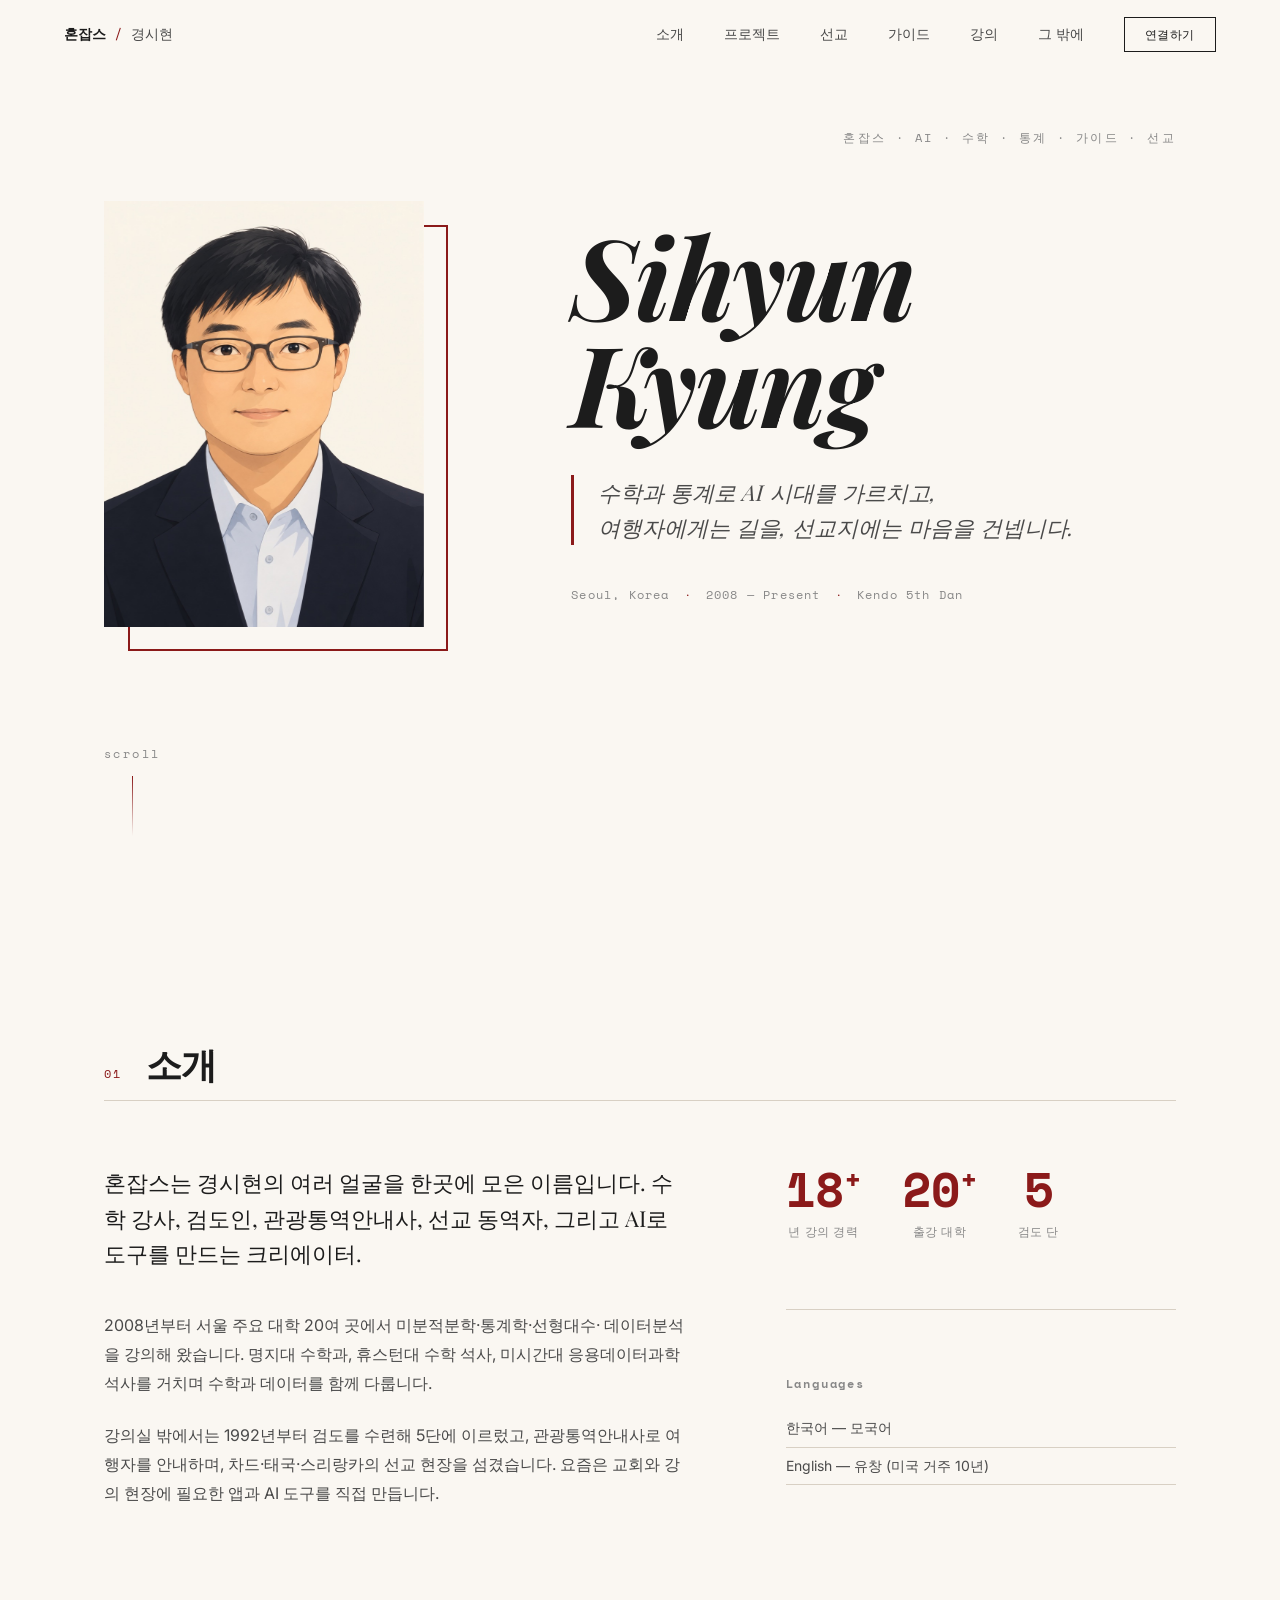
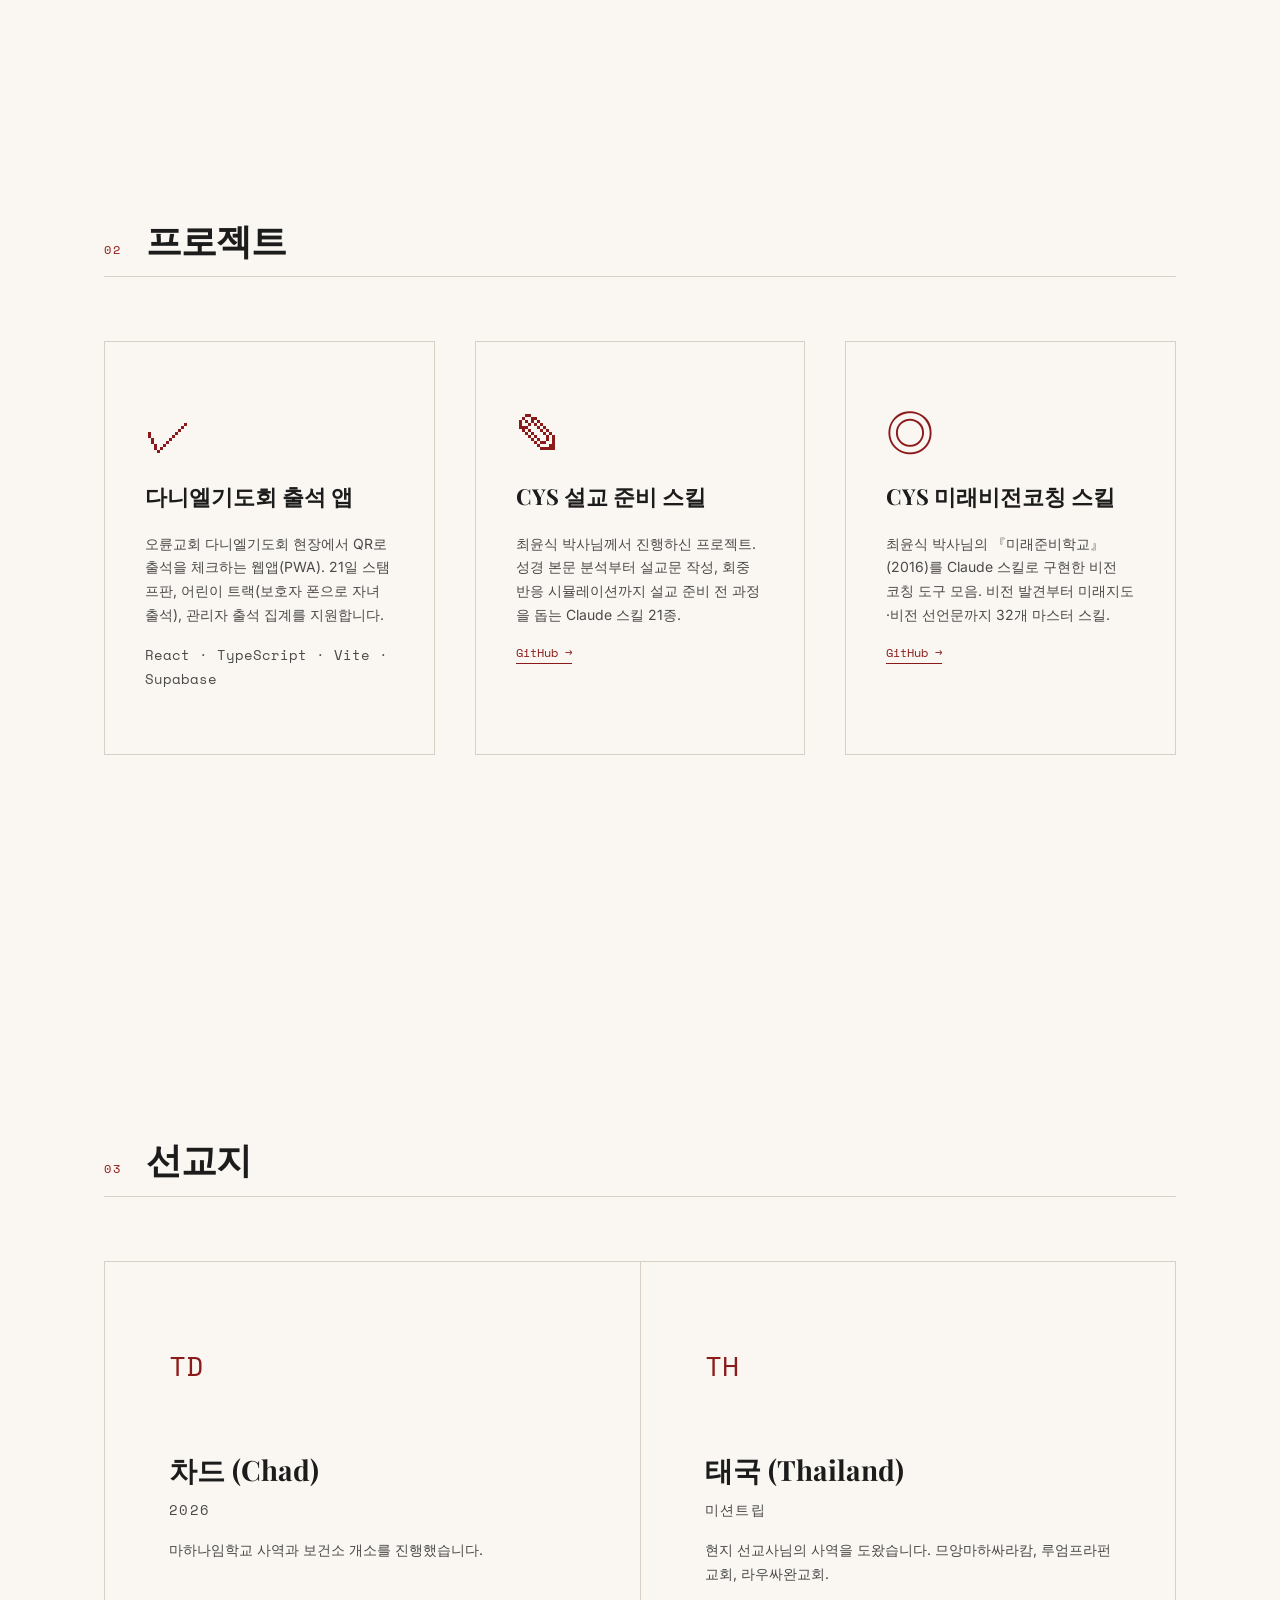
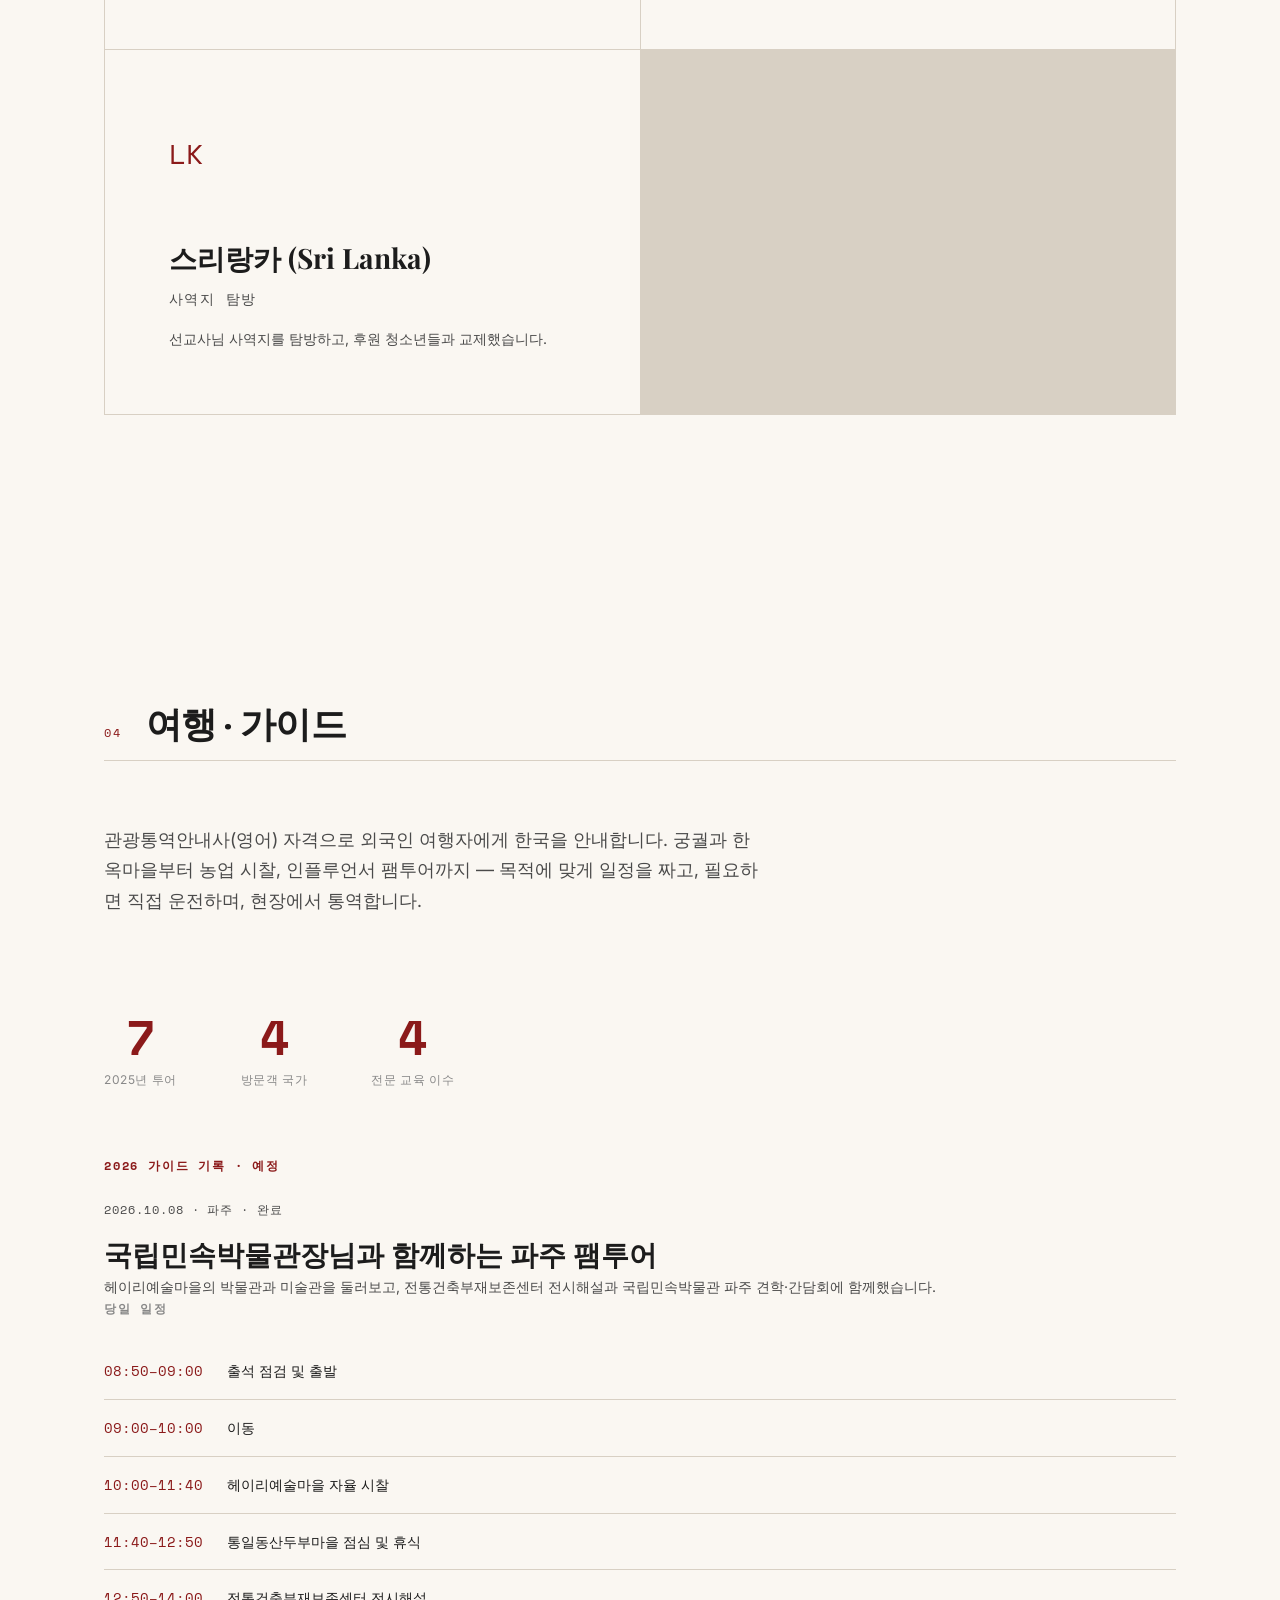
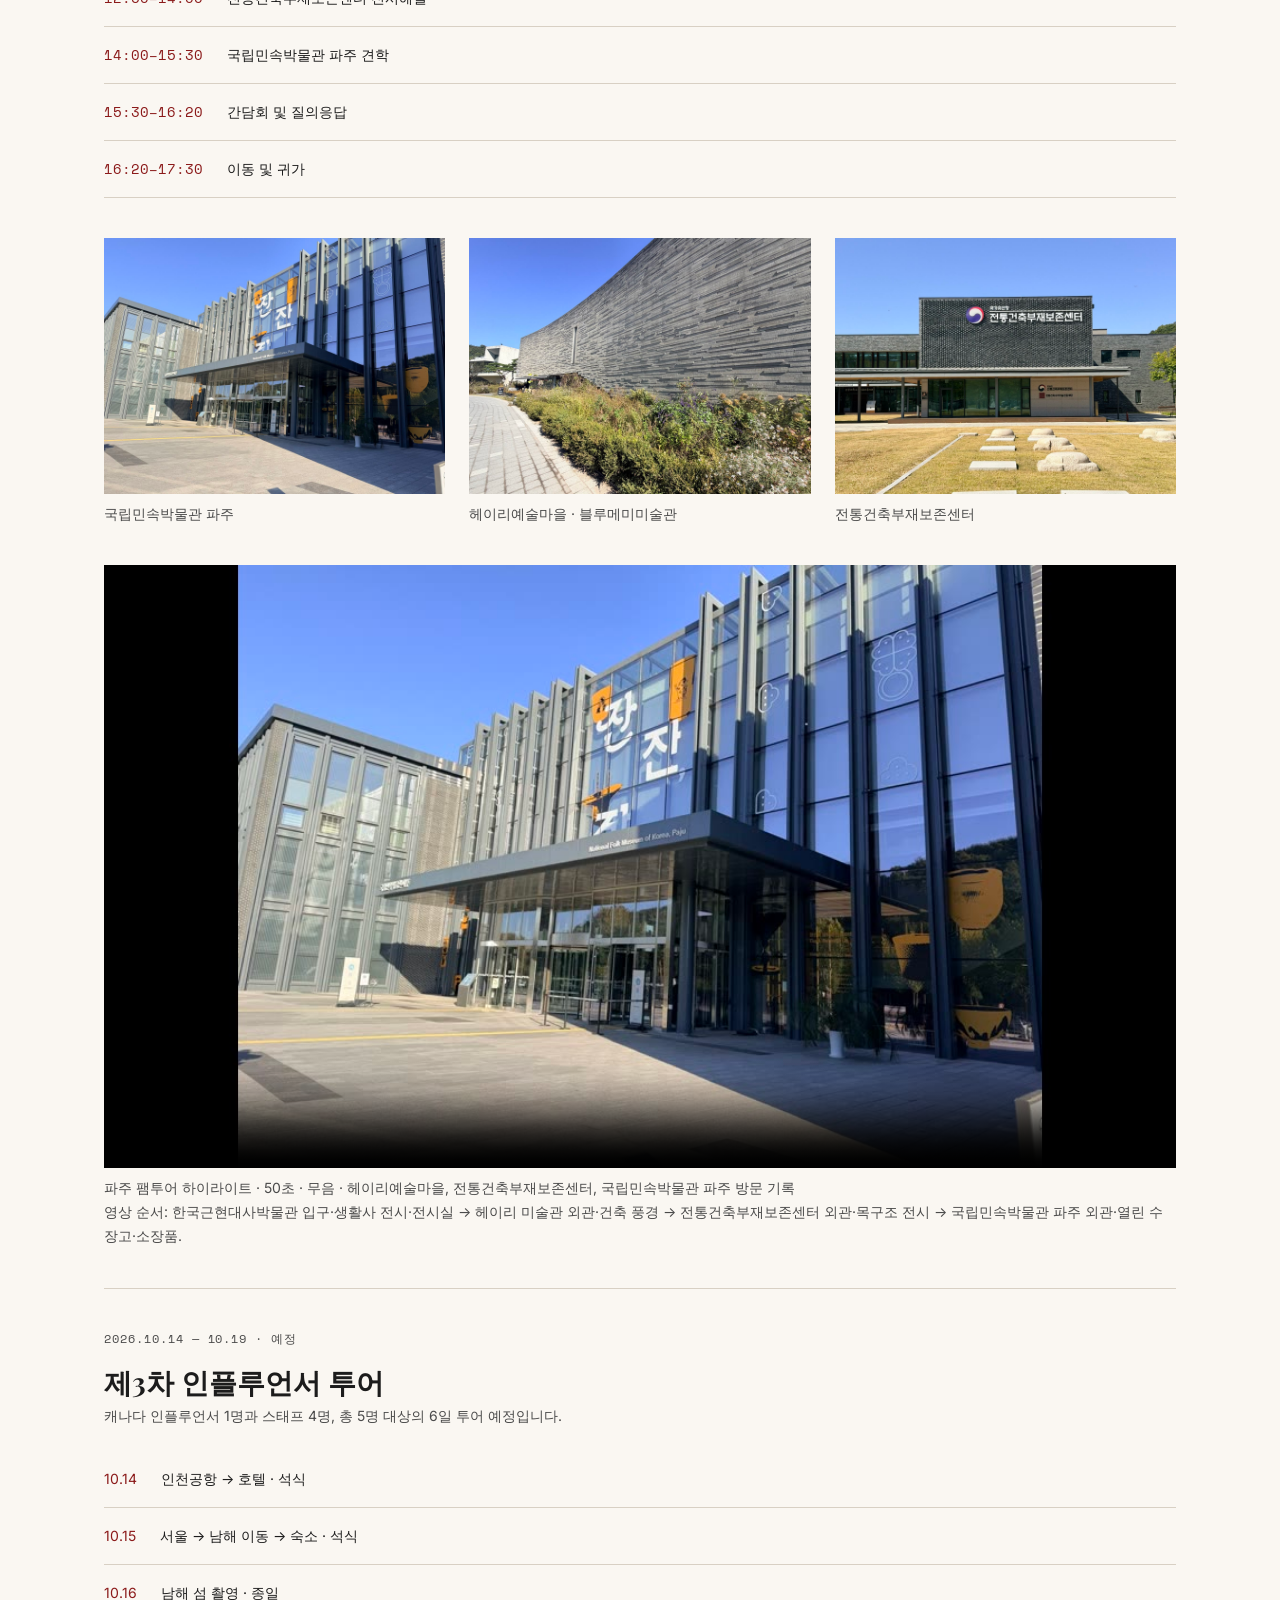
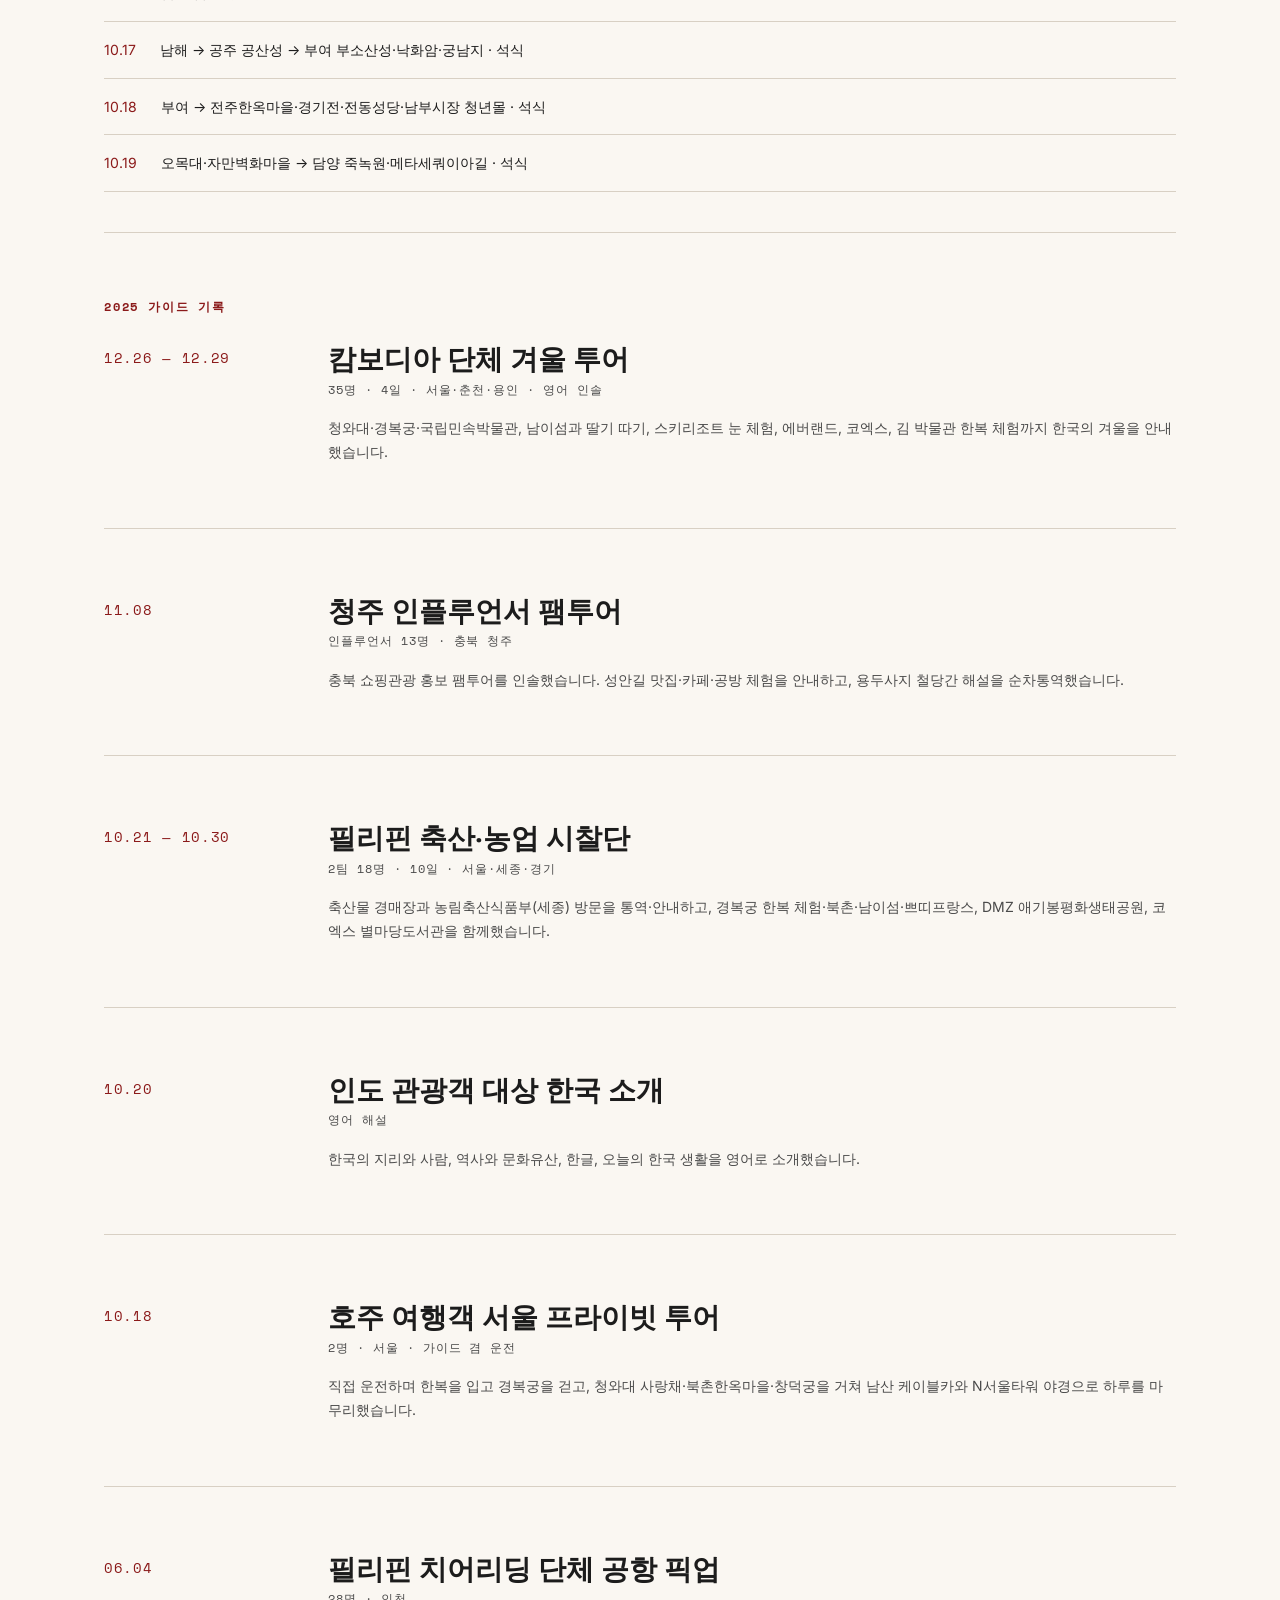
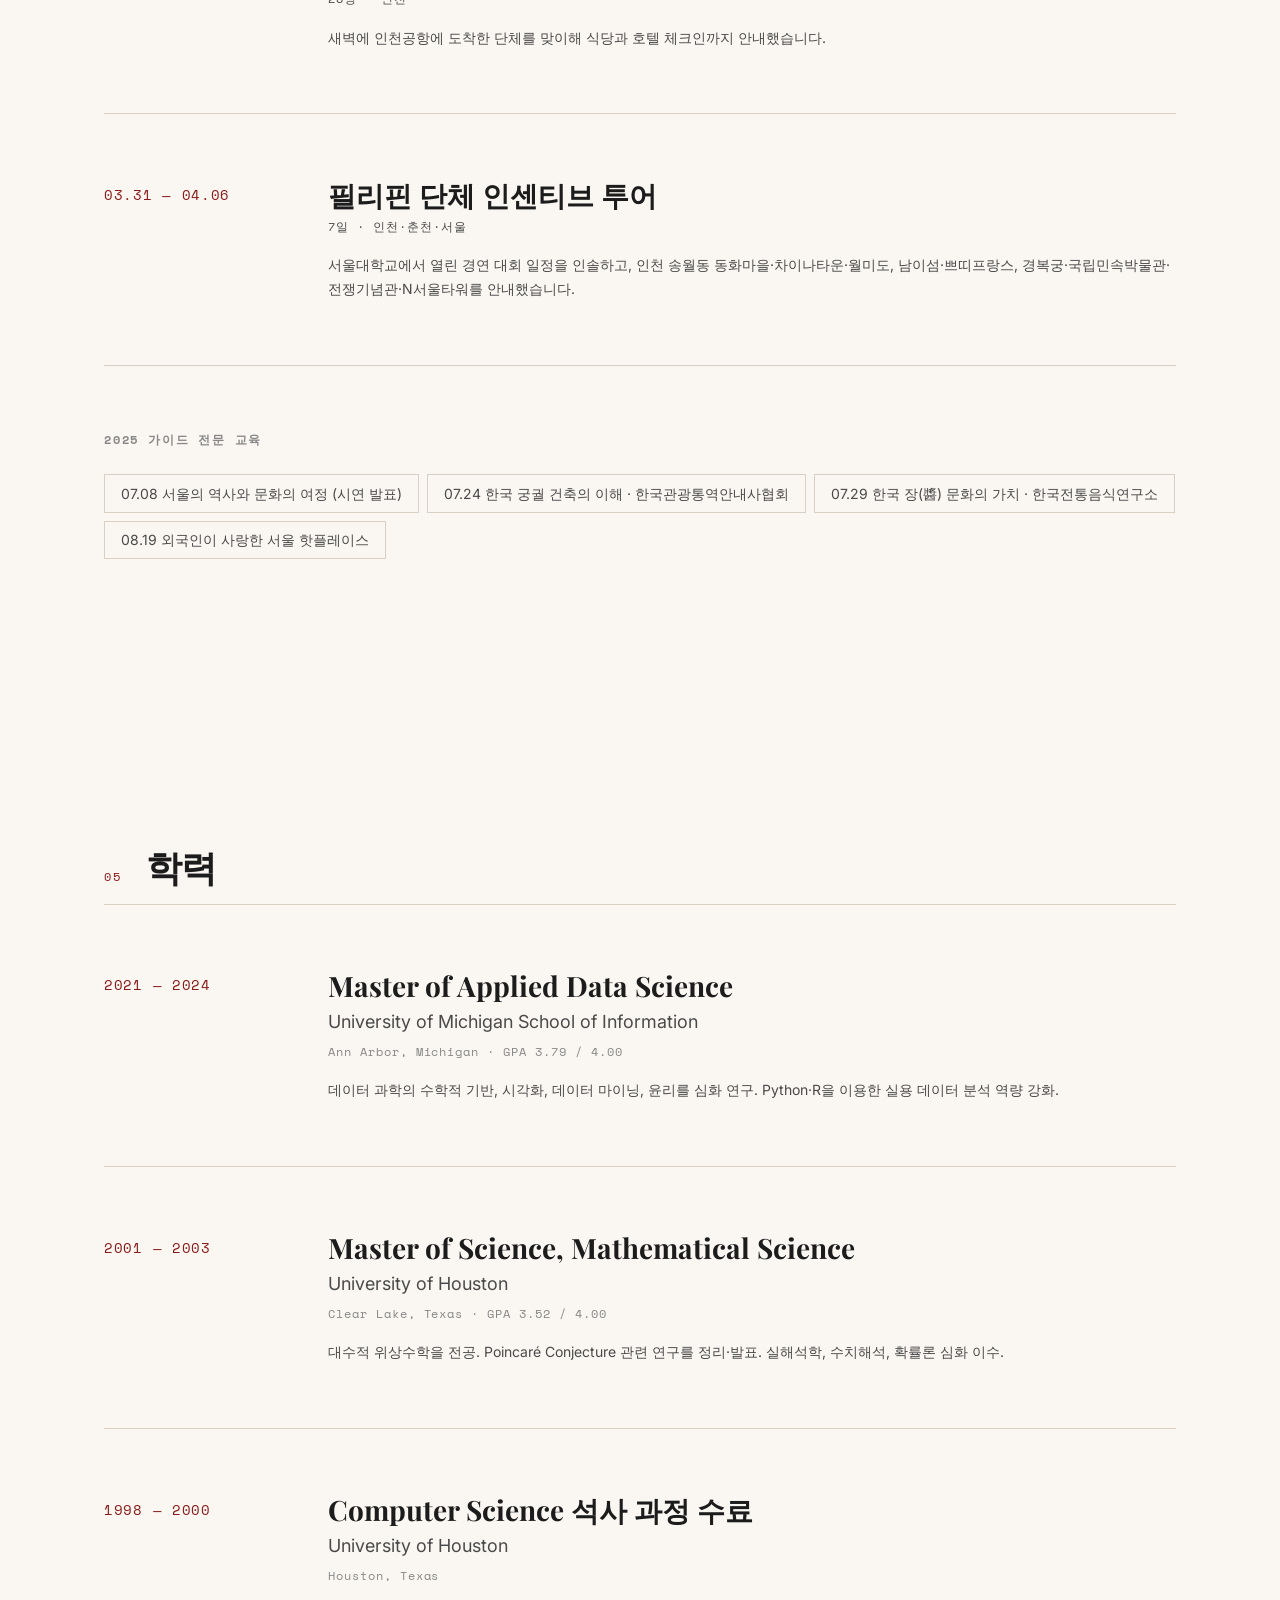
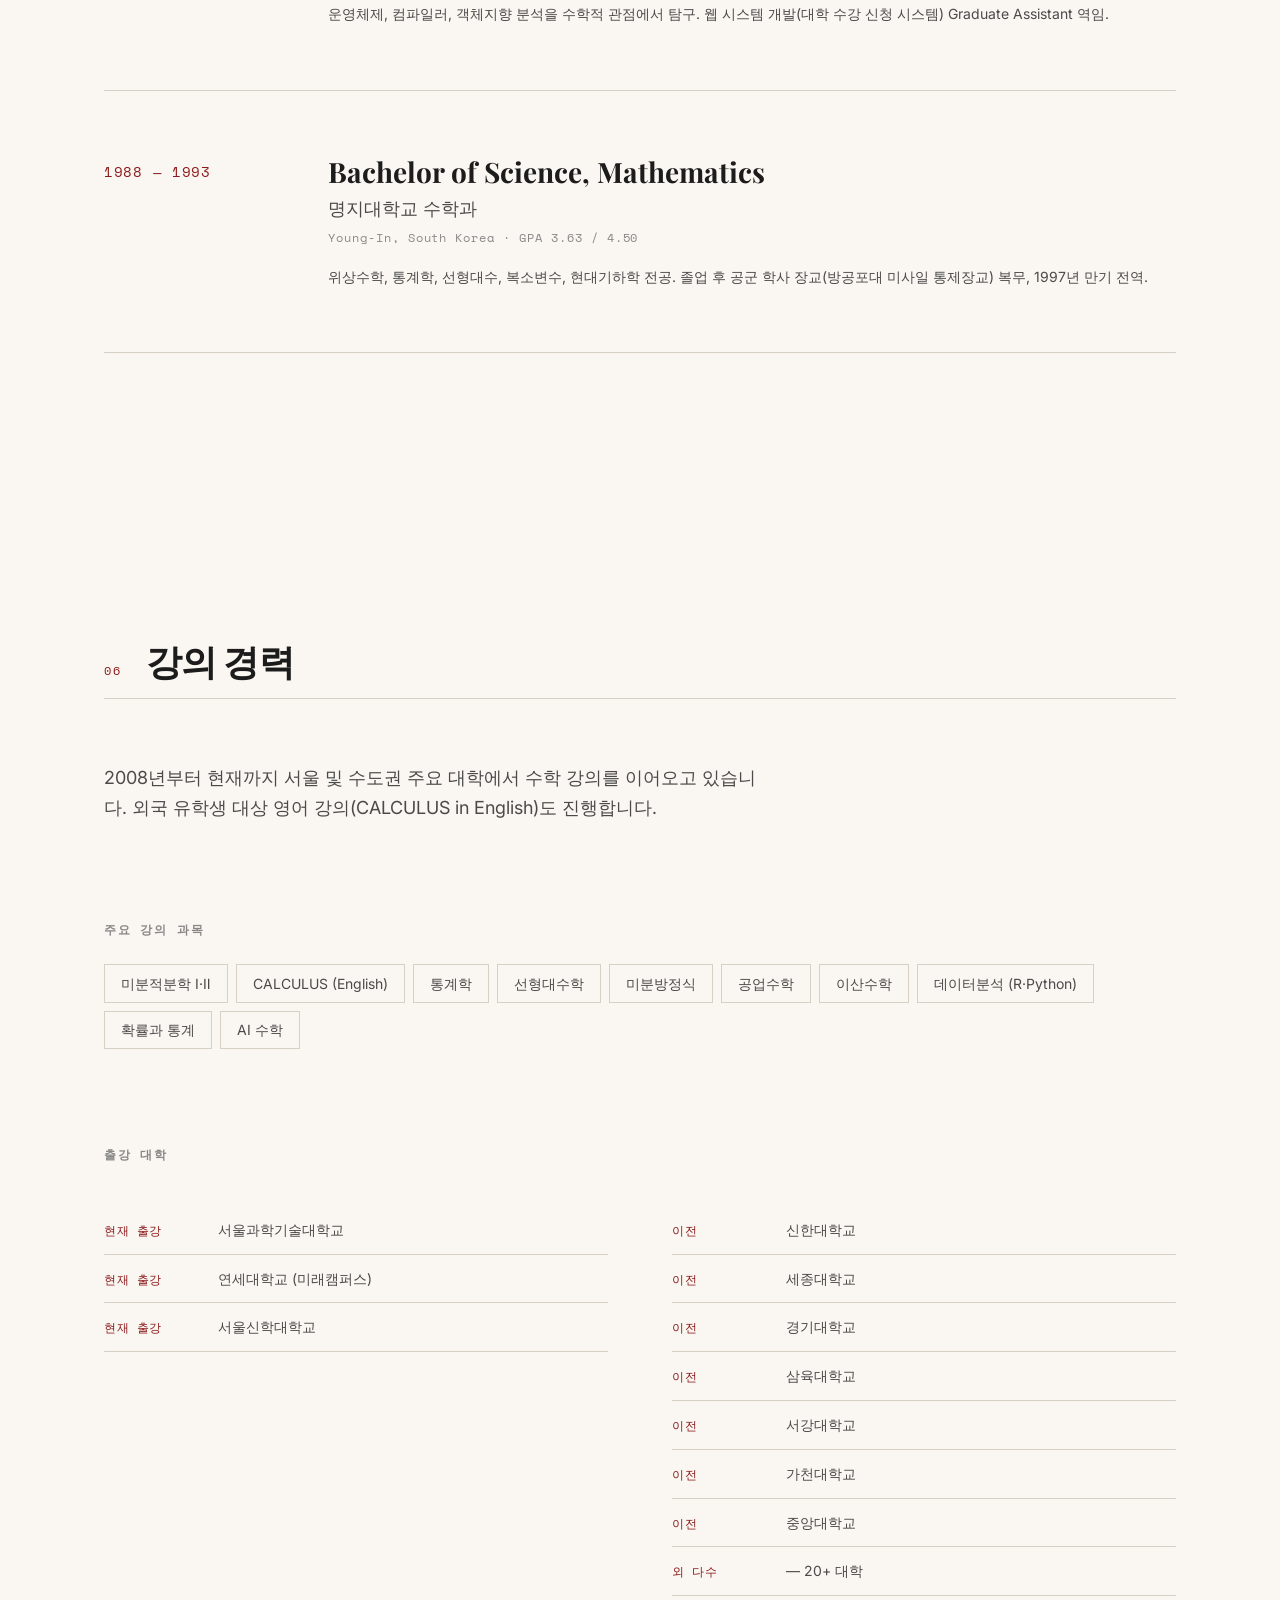
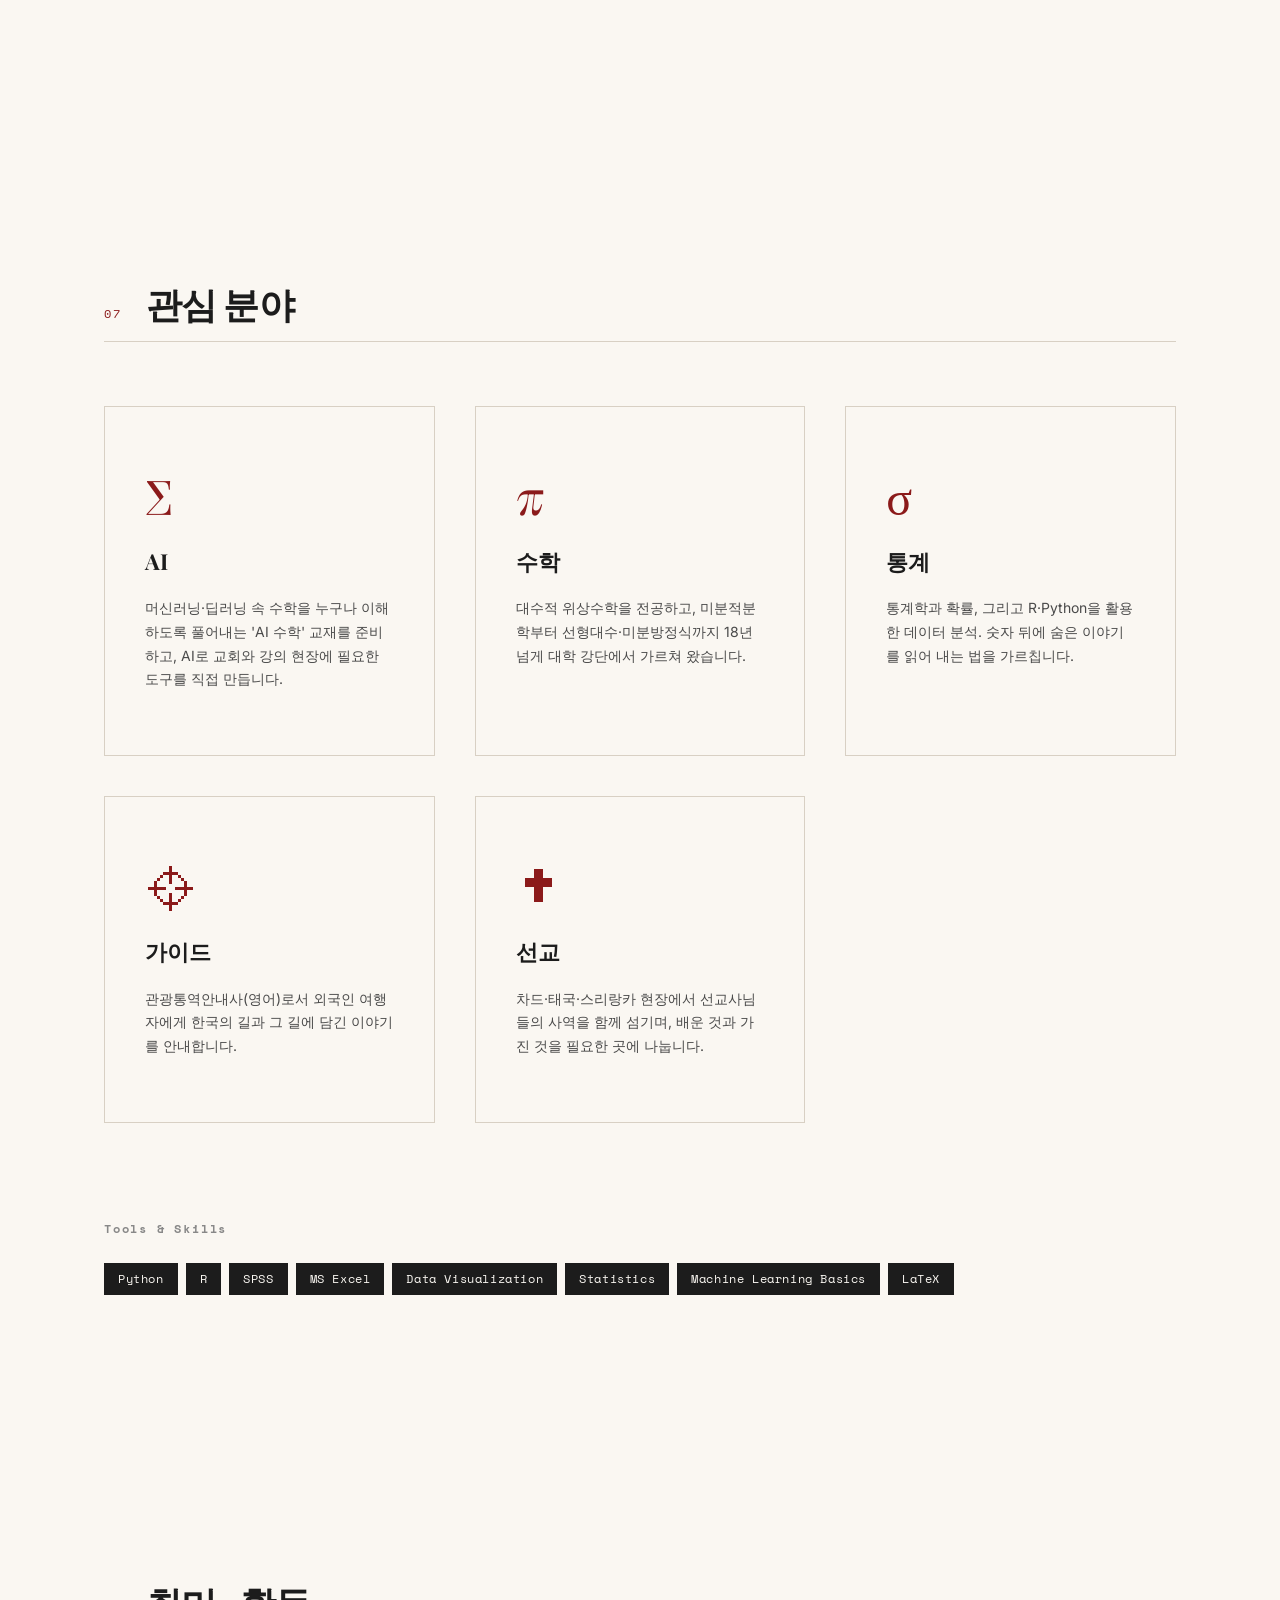
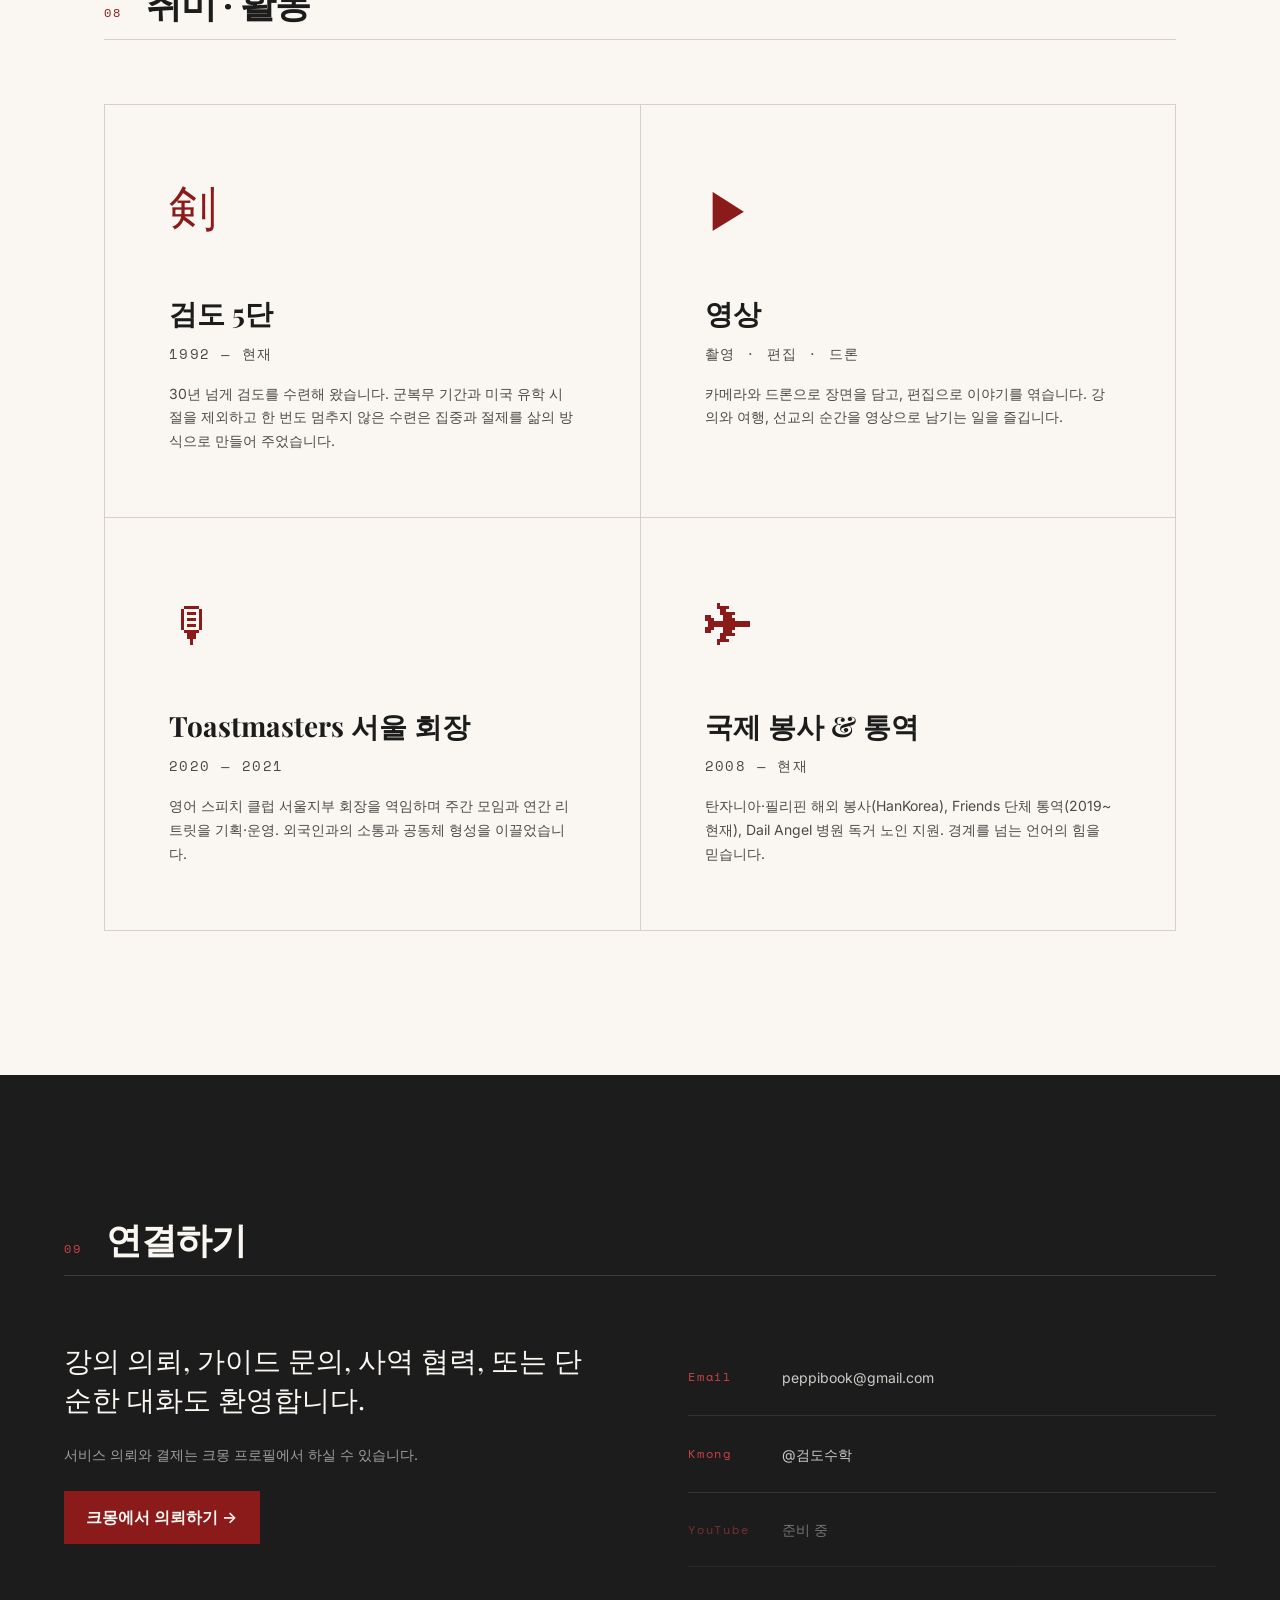
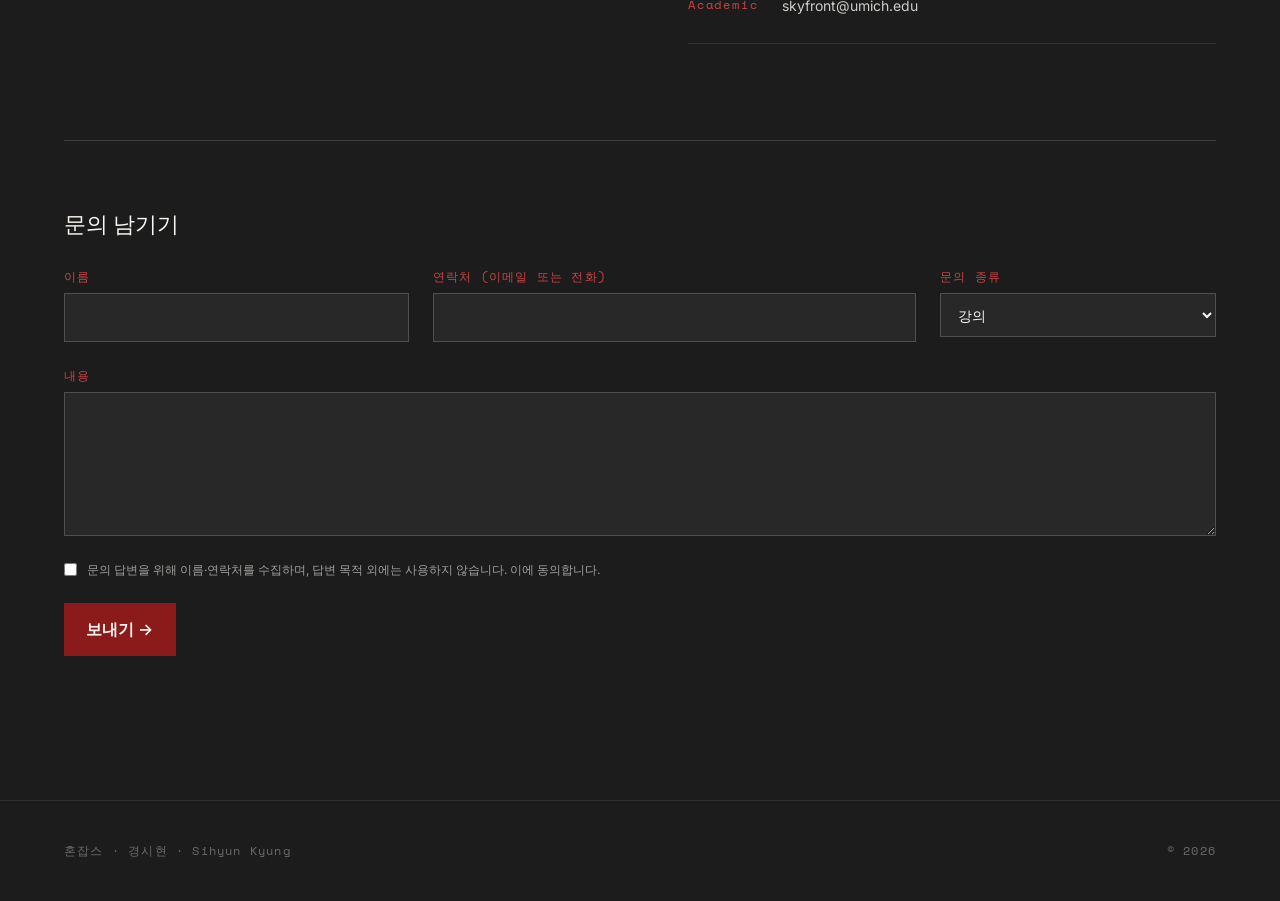
==== details.html @ 258f7b2a "Split title landing and details; expand Paju film and reverse guide archive" ====
<!DOCTYPE html>
<html lang="ko">
<head>
  <meta charset="UTF-8" />
  <meta name="viewport" content="width=device-width, initial-scale=1.0" />
  <title>혼잡스 — 경시현</title>
  <meta name="description" content="혼잡스 — 경시현(Sihyun Kyung). 수학 강사, 검도 5단, 관광통역안내사, 선교, 앱·AI 프로젝트." />
  <link rel="preconnect" href="https://fonts.googleapis.com" />
  <link rel="preconnect" href="https://fonts.gstatic.com" crossorigin />
  <link href="https://fonts.googleapis.com/css2?family=Playfair+Display:ital,wght@0,400;0,700;0,900;1,400;1,700&family=Inter:wght@300;400;500;600&family=Space+Mono:wght@400;700&display=swap" rel="stylesheet" />
  <link rel="stylesheet" href="css/style.css" />
</head>
<body>

  <!-- ═══ NAV ═══ -->
  <nav class="nav" id="nav">
    <a class="nav__logo" href="index.html" aria-label="혼잡스 홈">
      <span class="nav__name">혼잡스</span>
      <span class="nav__slash">/</span>
      <span class="nav__name-en">경시현</span>
    </a>
    <ul class="nav__links">
      <li><a href="#about">소개</a></li>
      <li><a href="#projects">프로젝트</a></li>
      <li><a href="#mission">선교</a></li>
      <li><a href="#guide">가이드</a></li>
      <li><a href="#teaching">강의</a></li>
      <li><a href="#beyond">그 밖에</a></li>
      <li><a href="#contact" class="nav__cta">연결하기</a></li>
    </ul>
    <button class="nav__toggle" aria-label="메뉴 열기">
      <span></span><span></span>
    </button>
  </nav>

  <!-- ═══ HERO ═══ -->
  <header class="hero" id="home">
    <div class="hero__top">
      <span class="hero__label mono">혼잡스 · AI · 수학 · 통계 · 가이드 · 선교</span>
    </div>

    <div class="hero__center">
      <div class="hero__photo-wrap">
        <div class="hero__photo-frame">
          <img src="assets/img/profile-toon.jpg" alt="경시현 일러스트 프로필" class="hero__photo hero__photo--toon" />
                  </div>
        <div class="hero__photo-accent" aria-hidden="true"></div>
      </div>

      <div class="hero__text">
        <h1 class="hero__name">
          <span class="hero__name-en hero__name-en--solo">Sihyun<br />Kyung</span>
        </h1>
        <p class="hero__tagline">
          수학과 통계로 AI 시대를 가르치고,<br />
          여행자에게는 길을, 선교지에는 마음을 건넵니다.
        </p>
        <div class="hero__meta">
          <span class="mono">Seoul, Korea</span>
          <span class="hero__dot" aria-hidden="true">·</span>
          <span class="mono">2008 — Present</span>
          <span class="hero__dot" aria-hidden="true">·</span>
          <span class="mono">Kendo 5th Dan</span>
        </div>
      </div>
    </div>

    <div class="hero__bottom">
      <div class="hero__scroll-hint" aria-hidden="true">
        <span class="mono">scroll</span>
        <div class="hero__scroll-line"></div>
      </div>
    </div>
  </header>

  <main>

    <!-- ═══ ABOUT ═══ -->
    <section class="section about" id="about">
      <div class="section__header">
        <span class="section__num mono">01</span>
        <h2 class="section__title">소개</h2>
      </div>

      <div class="about__grid">
        <div class="about__primary">
          <p class="about__lead">
            혼잡스는 경시현의 여러 얼굴을 한곳에 모은 이름입니다.
            수학 강사, 검도인, 관광통역안내사, 선교 동역자, 그리고 AI로 도구를 만드는 크리에이터.
          </p>
          <p class="about__body">
            2008년부터 서울 주요 대학 20여 곳에서 미분적분학·통계학·선형대수·
            데이터분석을 강의해 왔습니다. 명지대 수학과, 휴스턴대 수학 석사,
            미시간대 응용데이터과학 석사를 거치며 수학과 데이터를 함께 다룹니다.
          </p>
          <p class="about__body">
            강의실 밖에서는 1992년부터 검도를 수련해 5단에 이르렀고, 관광통역안내사로
            여행자를 안내하며, 차드·태국·스리랑카의 선교 현장을 섬겼습니다.
            요즘은 교회와 강의 현장에 필요한 앱과 AI 도구를 직접 만듭니다.
          </p>
        </div>

        <div class="about__sidebar">
          <div class="about__stat-group">
            <div class="about__stat">
              <span class="about__stat-num mono">18<sup>+</sup></span>
              <span class="about__stat-label">년 강의 경력</span>
            </div>
            <div class="about__stat">
              <span class="about__stat-num mono">20<sup>+</sup></span>
              <span class="about__stat-label">출강 대학</span>
            </div>
            <div class="about__stat">
              <span class="about__stat-num mono">5</span>
              <span class="about__stat-label">검도 단</span>
            </div>
          </div>

          <div class="about__langs">
            <h3 class="about__langs-title mono">Languages</h3>
            <ul>
              <li>한국어 — 모국어</li>
              <li>English — 유창 (미국 거주 10년)</li>
            </ul>
          </div>
        </div>
      </div>
    </section>

    <!-- ═══ PROJECTS ═══ -->
    <section class="section projects" id="projects">
      <div class="section__header">
        <span class="section__num mono">02</span>
        <h2 class="section__title">프로젝트</h2>
      </div>

      <div class="research__grid">
        <article class="research__card reveal">
          <div class="research__icon" aria-hidden="true">✓</div>
          <h3>다니엘기도회 출석 앱</h3>
          <p>
            오륜교회 다니엘기도회 현장에서 QR로 출석을 체크하는 웹앱(PWA).
            21일 스탬프판, 어린이 트랙(보호자 폰으로 자녀 출석), 관리자 출석 집계를 지원합니다.
          </p>
          <p class="project__stack mono">React · TypeScript · Vite · Supabase</p>
        </article>

        <article class="research__card reveal">
          <div class="research__icon" aria-hidden="true">✎</div>
          <h3>CYS 설교 준비 스킬</h3>
          <p>
            최윤식 박사님께서 진행하신 프로젝트. 성경 본문 분석부터 설교문 작성,
            회중 반응 시뮬레이션까지 설교 준비 전 과정을 돕는 Claude 스킬 21종.
          </p>
          <a class="project__link mono" href="https://github.com/idoforgod/cys-claude-sermon-skills" target="_blank" rel="noopener">GitHub →</a>
        </article>

        <article class="research__card reveal">
          <div class="research__icon" aria-hidden="true">◎</div>
          <h3>CYS 미래비전코칭 스킬</h3>
          <p>
            최윤식 박사님의 『미래준비학교』(2016)를 Claude 스킬로 구현한 비전 코칭 도구 모음.
            비전 발견부터 미래지도·비전 선언문까지 32개 마스터 스킬.
          </p>
          <a class="project__link mono" href="https://github.com/idoforgod/cys-claude-vision-coaching-skills" target="_blank" rel="noopener">GitHub →</a>
        </article>
      </div>
    </section>

    <!-- ═══ MISSION ═══ -->
    <section class="section mission" id="mission">
      <div class="section__header">
        <span class="section__num mono">03</span>
        <h2 class="section__title">선교지</h2>
      </div>

      <div class="beyond__grid">
        <article class="beyond__item reveal">
          <div class="beyond__visual" aria-hidden="true">
            <span class="beyond__glyph">TD</span>
          </div>
          <div class="beyond__content">
            <h3>차드 (Chad)</h3>
            <p class="mono beyond__period">2026</p>
            <p>마하나임학교 사역과 보건소 개소를 진행했습니다.</p>
          </div>
        </article>

        <article class="beyond__item reveal">
          <div class="beyond__visual" aria-hidden="true">
            <span class="beyond__glyph">TH</span>
          </div>
          <div class="beyond__content">
            <h3>태국 (Thailand)</h3>
            <p class="mono beyond__period">미션트립</p>
            <p>
              현지 선교사님의 사역을 도왔습니다.
              므앙마하싸라캄, 루엄프라펀교회, 라우싸완교회.
            </p>
          </div>
        </article>

        <article class="beyond__item reveal">
          <div class="beyond__visual" aria-hidden="true">
            <span class="beyond__glyph">LK</span>
          </div>
          <div class="beyond__content">
            <h3>스리랑카 (Sri Lanka)</h3>
            <p class="mono beyond__period">사역지 탐방</p>
            <p>선교사님 사역지를 탐방하고, 후원 청소년들과 교제했습니다.</p>
          </div>
        </article>
      </div>
    </section>

    <!-- ═══ GUIDE ═══ -->
    <section class="section guide" id="guide">
      <div class="section__header">
        <span class="section__num mono">04</span>
        <h2 class="section__title">여행 · 가이드</h2>
      </div>

      <div class="teaching__intro reveal">
        <p>
          관광통역안내사(영어) 자격으로 외국인 여행자에게 한국을 안내합니다.
          궁궐과 한옥마을부터 농업 시찰, 인플루언서 팸투어까지 — 목적에 맞게 일정을 짜고,
          필요하면 직접 운전하며, 현장에서 통역합니다.
        </p>
      </div>
      <div class="guide__stats reveal">
        <div class="about__stat"><span class="about__stat-num mono">7</span><span class="about__stat-label">2025년 투어</span></div>
        <div class="about__stat"><span class="about__stat-num mono">4</span><span class="about__stat-label">방문객 국가</span></div>
        <div class="about__stat"><span class="about__stat-num mono">4</span><span class="about__stat-label">전문 교육 이수</span></div>
      </div>

      <h3 class="guide__year mono">2026 가이드 기록 · 예정</h3>
      <div class="guide__2026">
        <article class="guide__feature reveal" aria-labelledby="guide-paju-title">
          <p class="edu__location mono"><time datetime="2026-10-08">2026.10.08</time> · 파주 · 완료</p>
          <h4 class="edu__degree" id="guide-paju-title">국립민속박물관장님과 함께하는 파주 팸투어</h4>
          <p class="edu__desc">헤이리예술마을의 박물관과 미술관을 둘러보고, 전통건축부재보존센터 전시해설과 국립민속박물관 파주 견학·간담회에 함께했습니다.</p>
          <h5 class="teaching__courses-title mono">당일 일정</h5>
          <ol class="guide__schedule guide__schedule--paju">
            <li><span class="mono">08:50–09:00</span><span>출석 점검 및 출발</span></li>
            <li><span class="mono">09:00–10:00</span><span>이동</span></li>
            <li><span class="mono">10:00–11:40</span><span>헤이리예술마을 자율 시찰</span></li>
            <li><span class="mono">11:40–12:50</span><span>통일동산두부마을 점심 및 휴식</span></li>
            <li><span class="mono">12:50–14:00</span><span>전통건축부재보존센터 전시해설</span></li>
            <li><span class="mono">14:00–15:30</span><span>국립민속박물관 파주 견학</span></li>
            <li><span class="mono">15:30–16:20</span><span>간담회 및 질의응답</span></li>
            <li><span class="mono">16:20–17:30</span><span>이동 및 귀가</span></li>
          </ol>
          <div class="guide__gallery">
            <figure>
              <img src="assets/guide/2026-paju/museum.jpg" alt="파주 팸투어 중 국립민속박물관 파주 방문 기록" width="1440" height="1080" loading="lazy" decoding="async">
              <figcaption>국립민속박물관 파주</figcaption>
            </figure>
            <figure>
              <img src="assets/guide/2026-paju/heyri.jpg" alt="파주 팸투어 중 헤이리예술마을 블루메미미술관 방문 기록" width="1440" height="1080" loading="lazy" decoding="async">
              <figcaption>헤이리예술마을 · 블루메미미술관</figcaption>
            </figure>
            <figure>
              <img src="assets/guide/2026-paju/heritage.jpg" alt="파주 팸투어 중 전통건축부재보존센터 방문 기록" width="1440" height="1080" loading="lazy" decoding="async">
              <figcaption>전통건축부재보존센터</figcaption>
            </figure>
          </div>
          <figure class="guide__video">
            <video controls muted preload="none" playsinline poster="assets/guide/2026-paju/poster.jpg" aria-label="파주 팸투어 하이라이트 영상" aria-describedby="guide-paju-video-caption guide-paju-video-description">
              <source src="assets/guide/2026-paju/paju-highlights-v2.mp4" type="video/mp4">
              <a href="assets/guide/2026-paju/paju-highlights-v2.mp4">파주 팸투어 영상 파일 보기</a>
            </video>
            <figcaption id="guide-paju-video-caption">파주 팸투어 하이라이트 · 50초 · 무음 · 헤이리예술마을, 전통건축부재보존센터, 국립민속박물관 파주 방문 기록</figcaption>
          </figure>
          <p class="edu__desc" id="guide-paju-video-description">영상 순서: 한국근현대사박물관 입구·생활사 전시·전시실 → 헤이리 미술관 외관·건축 풍경 → 전통건축부재보존센터 외관·목구조 전시 → 국립민속박물관 파주 외관·열린 수장고·소장품.</p>
        </article>
        <article class="guide__feature reveal" aria-labelledby="guide-influencer-title">
          <p class="edu__location mono"><time datetime="2026-10-14">2026.10.14</time> — <time datetime="2026-10-19">10.19</time> · 예정</p>
          <h4 class="edu__degree" id="guide-influencer-title">제3차 인플루언서 투어</h4>
          <p class="edu__desc">캐나다 인플루언서 1명과 스태프 4명, 총 5명 대상의 6일 투어 예정입니다.</p>
          <ol class="guide__schedule">
            <li><time datetime="2026-10-14">10.14</time><span>인천공항 → 호텔 · 석식</span></li>
            <li><time datetime="2026-10-15">10.15</time><span>서울 → 남해 이동 → 숙소 · 석식</span></li>
            <li><time datetime="2026-10-16">10.16</time><span>남해 섬 촬영 · 종일</span></li>
            <li><time datetime="2026-10-17">10.17</time><span>남해 → 공주 공산성 → 부여 부소산성·낙화암·궁남지 · 석식</span></li>
            <li><time datetime="2026-10-18">10.18</time><span>부여 → 전주한옥마을·경기전·전동성당·남부시장 청년몰 · 석식</span></li>
            <li><time datetime="2026-10-19">10.19</time><span>오목대·자만벽화마을 → 담양 죽녹원·메타세쿼이아길 · 석식</span></li>
          </ol>
        </article>
      </div>

      <h3 class="guide__year mono">2025 가이드 기록</h3>
      <div class="edu__list guide__list">
        <article class="edu__item reveal">
          <div class="edu__year mono">12.26 — 12.29</div>
          <div class="edu__body">
            <h3 class="edu__degree">캄보디아 단체 겨울 투어</h3>
            <p class="edu__location mono">35명 · 4일 · 서울·춘천·용인 · 영어 인솔</p>
            <p class="edu__desc">청와대·경복궁·국립민속박물관, 남이섬과 딸기 따기, 스키리조트 눈 체험, 에버랜드, 코엑스, 김 박물관 한복 체험까지 한국의 겨울을 안내했습니다.</p>
          </div>
        </article>
        <article class="edu__item reveal">
          <div class="edu__year mono">11.08</div>
          <div class="edu__body">
            <h3 class="edu__degree">청주 인플루언서 팸투어</h3>
            <p class="edu__location mono">인플루언서 13명 · 충북 청주</p>
            <p class="edu__desc">충북 쇼핑관광 홍보 팸투어를 인솔했습니다. 성안길 맛집·카페·공방 체험을 안내하고, 용두사지 철당간 해설을 순차통역했습니다.</p>
          </div>
        </article>
        <article class="edu__item reveal">
          <div class="edu__year mono">10.21 — 10.30</div>
          <div class="edu__body">
            <h3 class="edu__degree">필리핀 축산·농업 시찰단</h3>
            <p class="edu__location mono">2팀 18명 · 10일 · 서울·세종·경기</p>
            <p class="edu__desc">축산물 경매장과 농림축산식품부(세종) 방문을 통역·안내하고, 경복궁 한복 체험·북촌·남이섬·쁘띠프랑스, DMZ 애기봉평화생태공원, 코엑스 별마당도서관을 함께했습니다.</p>
          </div>
        </article>
        <article class="edu__item reveal">
          <div class="edu__year mono">10.20</div>
          <div class="edu__body">
            <h3 class="edu__degree">인도 관광객 대상 한국 소개</h3>
            <p class="edu__location mono">영어 해설</p>
            <p class="edu__desc">한국의 지리와 사람, 역사와 문화유산, 한글, 오늘의 한국 생활을 영어로 소개했습니다.</p>
          </div>
        </article>
        <article class="edu__item reveal">
          <div class="edu__year mono">10.18</div>
          <div class="edu__body">
            <h3 class="edu__degree">호주 여행객 서울 프라이빗 투어</h3>
            <p class="edu__location mono">2명 · 서울 · 가이드 겸 운전</p>
            <p class="edu__desc">직접 운전하며 한복을 입고 경복궁을 걷고, 청와대 사랑채·북촌한옥마을·창덕궁을 거쳐 남산 케이블카와 N서울타워 야경으로 하루를 마무리했습니다.</p>
          </div>
        </article>
        <article class="edu__item reveal">
          <div class="edu__year mono">06.04</div>
          <div class="edu__body">
            <h3 class="edu__degree">필리핀 치어리딩 단체 공항 픽업</h3>
            <p class="edu__location mono">28명 · 인천</p>
            <p class="edu__desc">새벽에 인천공항에 도착한 단체를 맞이해 식당과 호텔 체크인까지 안내했습니다.</p>
          </div>
        </article>
        <article class="edu__item reveal">
          <div class="edu__year mono">03.31 — 04.06</div>
          <div class="edu__body">
            <h3 class="edu__degree">필리핀 단체 인센티브 투어</h3>
            <p class="edu__location mono">7일 · 인천·춘천·서울</p>
            <p class="edu__desc">서울대학교에서 열린 경연 대회 일정을 인솔하고, 인천 송월동 동화마을·차이나타운·월미도, 남이섬·쁘띠프랑스, 경복궁·국립민속박물관·전쟁기념관·N서울타워를 안내했습니다.</p>
          </div>
        </article>
      </div>

      <div class="guide__training reveal">
        <h3 class="teaching__courses-title mono">2025 가이드 전문 교육</h3>
        <ul class="teaching__courses-list">
          <li><span class="tag">07.08 서울의 역사와 문화의 여정 (시연 발표)</span></li>
          <li><span class="tag">07.24 한국 궁궐 건축의 이해 · 한국관광통역안내사협회</span></li>
          <li><span class="tag">07.29 한국 장(醬) 문화의 가치 · 한국전통음식연구소</span></li>
          <li><span class="tag">08.19 외국인이 사랑한 서울 핫플레이스</span></li>
        </ul>
      </div>
    </section>

    <!-- ═══ EDUCATION ═══ -->
    <section class="section education" id="education">
      <div class="section__header">
        <span class="section__num mono">05</span>
        <h2 class="section__title">학력</h2>
      </div>

      <div class="edu__list">

        <article class="edu__item reveal">
          <div class="edu__year mono">2021 — 2024</div>
          <div class="edu__body">
            <h3 class="edu__degree">Master of Applied Data Science</h3>
            <p class="edu__school">University of Michigan School of Information</p>
            <p class="edu__location mono">Ann Arbor, Michigan · GPA 3.79 / 4.00</p>
            <p class="edu__desc">
              데이터 과학의 수학적 기반, 시각화, 데이터 마이닝, 윤리를 심화 연구.
              Python·R을 이용한 실용 데이터 분석 역량 강화.
            </p>
          </div>
        </article>

        <article class="edu__item reveal">
          <div class="edu__year mono">2001 — 2003</div>
          <div class="edu__body">
            <h3 class="edu__degree">Master of Science, Mathematical Science</h3>
            <p class="edu__school">University of Houston</p>
            <p class="edu__location mono">Clear Lake, Texas · GPA 3.52 / 4.00</p>
            <p class="edu__desc">
              대수적 위상수학을 전공. Poincaré Conjecture 관련 연구를 정리·발표.
              실해석학, 수치해석, 확률론 심화 이수.
            </p>
          </div>
        </article>

        <article class="edu__item reveal">
          <div class="edu__year mono">1998 — 2000</div>
          <div class="edu__body">
            <h3 class="edu__degree">Computer Science 석사 과정 수료</h3>
            <p class="edu__school">University of Houston</p>
            <p class="edu__location mono">Houston, Texas</p>
            <p class="edu__desc">
              운영체제, 컴파일러, 객체지향 분석을 수학적 관점에서 탐구.
              웹 시스템 개발(대학 수강 신청 시스템) Graduate Assistant 역임.
            </p>
          </div>
        </article>

        <article class="edu__item reveal">
          <div class="edu__year mono">1988 — 1993</div>
          <div class="edu__body">
            <h3 class="edu__degree">Bachelor of Science, Mathematics</h3>
            <p class="edu__school">명지대학교 수학과</p>
            <p class="edu__location mono">Young-In, South Korea · GPA 3.63 / 4.50</p>
            <p class="edu__desc">
              위상수학, 통계학, 선형대수, 복소변수, 현대기하학 전공.
              졸업 후 공군 학사 장교(방공포대 미사일 통제장교) 복무, 1997년 만기 전역.
            </p>
          </div>
        </article>

      </div>
    </section>

    <!-- ═══ TEACHING ═══ -->
    <section class="section teaching" id="teaching">
      <div class="section__header">
        <span class="section__num mono">06</span>
        <h2 class="section__title">강의 경력</h2>
      </div>

      <div class="teaching__intro reveal">
        <p>
          2008년부터 현재까지 서울 및 수도권 주요 대학에서 수학 강의를 이어오고 있습니다.
          외국 유학생 대상 영어 강의(CALCULUS in English)도 진행합니다.
        </p>
      </div>

      <div class="teaching__courses reveal">
        <h3 class="teaching__courses-title mono">주요 강의 과목</h3>
        <ul class="teaching__courses-list">
          <li><span class="tag">미분적분학 Ⅰ·Ⅱ</span></li>
          <li><span class="tag">CALCULUS (English)</span></li>
          <li><span class="tag">통계학</span></li>
          <li><span class="tag">선형대수학</span></li>
          <li><span class="tag">미분방정식</span></li>
          <li><span class="tag">공업수학</span></li>
          <li><span class="tag">이산수학</span></li>
          <li><span class="tag">데이터분석 (R·Python)</span></li>
          <li><span class="tag">확률과 통계</span></li>
          <li><span class="tag">AI 수학</span></li>
        </ul>
      </div>

      <div class="teaching__unis">
        <h3 class="teaching__unis-title mono">출강 대학</h3>
        <div class="teaching__unis-grid">
          <div class="uni__col">
            <div class="uni__item reveal"><span class="mono">현재 출강</span><span>서울과학기술대학교</span></div>
            <div class="uni__item reveal"><span class="mono">현재 출강</span><span>연세대학교 (미래캠퍼스)</span></div>
            <div class="uni__item reveal"><span class="mono">현재 출강</span><span>서울신학대학교</span></div>
          </div>
          <div class="uni__col">
            <div class="uni__item reveal"><span class="mono">이전</span><span>신한대학교</span></div>
            <div class="uni__item reveal"><span class="mono">이전</span><span>세종대학교</span></div>
            <div class="uni__item reveal"><span class="mono">이전</span><span>경기대학교</span></div>
            <div class="uni__item reveal"><span class="mono">이전</span><span>삼육대학교</span></div>
            <div class="uni__item reveal"><span class="mono">이전</span><span>서강대학교</span></div>
            <div class="uni__item reveal"><span class="mono">이전</span><span>가천대학교</span></div>
            <div class="uni__item reveal"><span class="mono">이전</span><span>중앙대학교</span></div>
            <div class="uni__item reveal"><span class="mono">외 다수</span><span>— 20+ 대학</span></div>
          </div>
        </div>
      </div>
    </section>

    <!-- ═══ INTERESTS ═══ -->
    <section class="section research" id="research">
      <div class="section__header">
        <span class="section__num mono">07</span>
        <h2 class="section__title">관심 분야</h2>
      </div>

      <div class="research__grid">
        <article class="research__card reveal">
          <div class="research__icon" aria-hidden="true">∑</div>
          <h3>AI</h3>
          <p>
            머신러닝·딥러닝 속 수학을 누구나 이해하도록 풀어내는 'AI 수학' 교재를 준비하고,
            AI로 교회와 강의 현장에 필요한 도구를 직접 만듭니다.
          </p>
        </article>

        <article class="research__card reveal">
          <div class="research__icon" aria-hidden="true">π</div>
          <h3>수학</h3>
          <p>
            대수적 위상수학을 전공하고, 미분적분학부터 선형대수·미분방정식까지
            18년 넘게 대학 강단에서 가르쳐 왔습니다.
          </p>
        </article>

        <article class="research__card reveal">
          <div class="research__icon" aria-hidden="true">σ</div>
          <h3>통계</h3>
          <p>
            통계학과 확률, 그리고 R·Python을 활용한 데이터 분석.
            숫자 뒤에 숨은 이야기를 읽어 내는 법을 가르칩니다.
          </p>
        </article>

        <article class="research__card reveal">
          <div class="research__icon" aria-hidden="true">⌖</div>
          <h3>가이드</h3>
          <p>
            관광통역안내사(영어)로서 외국인 여행자에게
            한국의 길과 그 길에 담긴 이야기를 안내합니다.
          </p>
        </article>

        <article class="research__card reveal">
          <div class="research__icon" aria-hidden="true">✝</div>
          <h3>선교</h3>
          <p>
            차드·태국·스리랑카 현장에서 선교사님들의 사역을 함께 섬기며,
            배운 것과 가진 것을 필요한 곳에 나눕니다.
          </p>
        </article>
      </div>

      <div class="research__tools reveal">
        <h3 class="mono">Tools &amp; Skills</h3>
        <div class="research__tools-list">
          <span class="tool-chip">Python</span>
          <span class="tool-chip">R</span>
          <span class="tool-chip">SPSS</span>
          <span class="tool-chip">MS Excel</span>
          <span class="tool-chip">Data Visualization</span>
          <span class="tool-chip">Statistics</span>
          <span class="tool-chip">Machine Learning Basics</span>
          <span class="tool-chip">LaTeX</span>
        </div>
      </div>
    </section>

    <!-- ═══ BEYOND ═══ -->
    <section class="section beyond" id="beyond">
      <div class="section__header">
        <span class="section__num mono">08</span>
        <h2 class="section__title">취미 · 활동</h2>
      </div>

      <div class="beyond__grid">

        <article class="beyond__item reveal">
          <div class="beyond__visual beyond__visual--kendo" aria-hidden="true">
            <span class="beyond__glyph">剣</span>
          </div>
          <div class="beyond__content">
            <h3>검도 5단</h3>
            <p class="mono beyond__period">1992 — 현재</p>
            <p>
              30년 넘게 검도를 수련해 왔습니다. 군복무 기간과 미국 유학 시절을 제외하고
              한 번도 멈추지 않은 수련은 집중과 절제를 삶의 방식으로 만들어 주었습니다.
            </p>
          </div>
        </article>

        <article class="beyond__item reveal">
          <div class="beyond__visual beyond__visual--drone" aria-hidden="true">
            <span class="beyond__glyph">▶</span>
          </div>
          <div class="beyond__content">
            <h3>영상</h3>
            <p class="mono beyond__period">촬영 · 편집 · 드론</p>
            <p>
              카메라와 드론으로 장면을 담고, 편집으로 이야기를 엮습니다.
              강의와 여행, 선교의 순간을 영상으로 남기는 일을 즐깁니다.
            </p>
          </div>
        </article>

        <article class="beyond__item reveal">
          <div class="beyond__visual beyond__visual--toast" aria-hidden="true">
            <span class="beyond__glyph">🎙</span>
          </div>
          <div class="beyond__content">
            <h3>Toastmasters 서울 회장</h3>
            <p class="mono beyond__period">2020 — 2021</p>
            <p>
              영어 스피치 클럽 서울지부 회장을 역임하며 주간 모임과 연간 리트릿을 기획·운영.
              외국인과의 소통과 공동체 형성을 이끌었습니다.
            </p>
          </div>
        </article>

        <article class="beyond__item reveal">
          <div class="beyond__visual beyond__visual--volunteer" aria-hidden="true">
            <span class="beyond__glyph">✈</span>
          </div>
          <div class="beyond__content">
            <h3>국제 봉사 &amp; 통역</h3>
            <p class="mono beyond__period">2008 — 현재</p>
            <p>
              탄자니아·필리핀 해외 봉사(HanKorea), Friends 단체 통역(2019~현재),
              Dail Angel 병원 독거 노인 지원. 경계를 넘는 언어의 힘을 믿습니다.
            </p>
          </div>
        </article>


      </div>
    </section>

    <!-- ═══ CONTACT ═══ -->
    <section class="section contact" id="contact">
      <div class="contact__inner">
        <div class="section__header">
          <span class="section__num mono">09</span>
          <h2 class="section__title">연결하기</h2>
        </div>

        <div class="contact__grid">
          <div class="contact__text reveal">
            <p class="contact__lead">
              강의 의뢰, 가이드 문의, 사역 협력, 또는 단순한 대화도 환영합니다.
            </p>
            <p>
              서비스 의뢰와 결제는 크몽 프로필에서 하실 수 있습니다.
            </p>
            <a class="contact__cta" href="https://kmong.com/@%EA%B2%80%EB%8F%84%EC%88%98%ED%95%99" target="_blank" rel="noopener">크몽에서 의뢰하기 →</a>
          </div>

          <div class="contact__links reveal">
            <a href="mailto:peppibook@gmail.com" class="contact__link">
              <span class="mono contact__link-label">Email</span>
              <span class="contact__link-value">peppibook@gmail.com</span>
              <span class="contact__link-arrow" aria-hidden="true">→</span>
            </a>
            <a href="https://kmong.com/@%EA%B2%80%EB%8F%84%EC%88%98%ED%95%99" class="contact__link" target="_blank" rel="noopener">
              <span class="mono contact__link-label">Kmong</span>
              <span class="contact__link-value">@검도수학</span>
              <span class="contact__link-arrow" aria-hidden="true">→</span>
            </a>
            <div class="contact__link contact__link--soon">
              <span class="mono contact__link-label">YouTube</span>
              <span class="contact__link-value">준비 중</span>
            </div>
            <a href="mailto:skyfront@umich.edu" class="contact__link">
              <span class="mono contact__link-label">Academic</span>
              <span class="contact__link-value">skyfront@umich.edu</span>
              <span class="contact__link-arrow" aria-hidden="true">→</span>
            </a>
          </div>
        </div>

        <form class="inquiry reveal" id="inquiry-form">
          <h3 class="inquiry__title">문의 남기기</h3>
          <div class="inquiry__row">
            <label class="inquiry__field">
              <span class="mono">이름</span>
              <input name="name" type="text" required maxlength="50" autocomplete="name" />
            </label>
            <label class="inquiry__field">
              <span class="mono">연락처 (이메일 또는 전화)</span>
              <input name="contact" type="text" required minlength="3" maxlength="100" autocomplete="email" />
            </label>
            <label class="inquiry__field">
              <span class="mono">문의 종류</span>
              <select name="category" required>
                <option value="강의">강의</option>
                <option value="가이드">가이드</option>
                <option value="사역">사역</option>
                <option value="기타">기타</option>
              </select>
            </label>
          </div>
          <label class="inquiry__field">
            <span class="mono">내용</span>
            <textarea name="message" rows="5" required minlength="5" maxlength="2000"></textarea>
          </label>
          <label class="inquiry__hp" aria-hidden="true">
            website <input name="website" type="text" tabindex="-1" autocomplete="off" />
          </label>
          <label class="inquiry__consent">
            <input name="consent" type="checkbox" required />
            <span>문의 답변을 위해 이름·연락처를 수집하며, 답변 목적 외에는 사용하지 않습니다. 이에 동의합니다.</span>
          </label>
          <div class="inquiry__actions">
            <button type="submit" class="contact__cta">보내기 →</button>
            <p class="inquiry__status" id="inquiry-status" role="status" aria-live="polite"></p>
          </div>
        </form>
      </div>
    </section>

  </main>

  <!-- ═══ FOOTER ═══ -->
  <footer class="footer">
    <div class="footer__inner">
      <span class="mono footer__name">혼잡스 · 경시현 · Sihyun Kyung</span>
      <span class="footer__copy mono">© 2026</span>
    </div>
  </footer>

  <script src="js/main.js"></script>
  <script src="js/config.js"></script>
  <script src="js/inquiry.js"></script>
</body>
</html>
---- css/style.css ----
/* ══════════════════════════════════════
   경시현 홈페이지 — Editorial / Mathematical Humanism
   Anti-AI: no gradient blobs, no card shadows, no purple/teal
   ══════════════════════════════════════ */

/* ─── DESIGN TOKENS ─── */
:root {
  --cream:     #FAF7F2;
  --ink:       #1C1C1C;
  --ink-light: #4A4A4A;
  --ink-muted: #888;
  --crimson:   #8B1A1A;
  --crimson-2: #A52020;
  --line:      #D8D0C4;
  --white:     #FFFFFF;

  --ff-serif: 'Playfair Display', 'Nanum Myeongjo', Georgia, serif;
  --ff-sans:  'Inter', 'Apple SD Gothic Neo', 'Malgun Gothic', sans-serif;
  --ff-mono:  'Space Mono', 'Courier New', monospace;

  --size-xs:  0.75rem;
  --size-sm:  0.875rem;
  --size-base: 1rem;
  --size-lg:  1.125rem;
  --size-xl:  1.375rem;
  --size-2xl: 1.75rem;
  --size-3xl: 2.25rem;
  --size-4xl: 3rem;
  --size-5xl: 4rem;
  --size-6xl: 5.5rem;
  --size-7xl: 7rem;

  --space-xs:   0.5rem;
  --space-sm:   1rem;
  --space-md:   1.5rem;
  --space-lg:   2.5rem;
  --space-xl:   4rem;
  --space-2xl:  6rem;
  --space-3xl:  9rem;

  --max-w: 1200px;
  --gutter: clamp(1.5rem, 5vw, 4rem);

  --transition: 0.35s cubic-bezier(0.4, 0, 0.2, 1);
  --transition-slow: 0.7s cubic-bezier(0.4, 0, 0.2, 1);
}

/* ─── RESET & BASE ─── */
*, *::before, *::after { box-sizing: border-box; margin: 0; padding: 0; }

html {
  scroll-behavior: smooth;
  font-size: 16px;
}

body {
  background-color: var(--cream);
  color: var(--ink);
  font-family: var(--ff-sans);
  font-weight: 400;
  line-height: 1.7;
  -webkit-font-smoothing: antialiased;
}

img { display: block; max-width: 100%; }

a { color: inherit; text-decoration: none; }

ul { list-style: none; }

.mono { font-family: var(--ff-mono); }

sup { font-size: 0.6em; vertical-align: super; }

/* ─── UTILITY ─── */
/* ─── TITLE LANDING ─── */
.landing__main {
  min-height: 100vh;
  min-height: 100svh;
  display: grid;
  place-items: center;
  padding: var(--gutter);
}

.landing__title {
  font-family: var(--ff-serif);
  font-size: clamp(3rem, 12vw, 7rem);
  font-weight: 700;
  line-height: 1.2;
  letter-spacing: -0.04em;
}

.landing__link { display: inline-block; color: var(--crimson); }
.landing__link:hover { color: var(--crimson-2); }
.landing__link:focus-visible, .nav__logo:focus-visible {
  outline: 3px solid var(--crimson);
  outline-offset: 8px;
}

.guide__schedule--paju li > .mono { color: var(--crimson); white-space: nowrap; }

.section {
  padding: var(--space-3xl) var(--gutter);
  max-width: var(--max-w);
  margin: 0 auto;
}

.section__header {
  display: flex;
  align-items: baseline;
  gap: var(--space-md);
  margin-bottom: var(--space-xl);
  padding-bottom: var(--space-sm);
  border-bottom: 1px solid var(--line);
}

.section__num {
  font-size: var(--size-xs);
  color: var(--crimson);
  letter-spacing: 0.15em;
}

.section__title {
  font-family: var(--ff-serif);
  font-size: var(--size-3xl);
  font-weight: 700;
  letter-spacing: -0.02em;
  line-height: 1.1;
}

/* ─── REVEAL ANIMATION ─── */
.reveal {
  opacity: 0;
  transform: translateY(28px);
  transition: opacity var(--transition-slow), transform var(--transition-slow);
}

.reveal.visible {
  opacity: 1;
  transform: translateY(0);
}

/* ─── NAV ─── */
.nav {
  position: fixed;
  top: 0; left: 0; right: 0;
  z-index: 100;
  display: flex;
  align-items: center;
  justify-content: space-between;
  padding: 1.25rem var(--gutter);
  background: transparent;
  transition: background var(--transition), border-color var(--transition);
  border-bottom: 1px solid transparent;
}

.nav.scrolled {
  background: rgba(250, 247, 242, 0.95);
  backdrop-filter: blur(8px);
  border-bottom-color: var(--line);
}

.nav__logo {
  display: flex;
  align-items: center;
  gap: 0.4rem;
  font-family: var(--ff-mono);
  font-size: var(--size-sm);
}

.nav__slash { color: var(--crimson); margin: 0 0.1rem; }
.nav__name { font-weight: 700; }
.nav__name-en { color: var(--ink-light); }

.nav__links {
  display: flex;
  align-items: center;
  gap: var(--space-lg);
}

.nav__links a {
  font-size: var(--size-sm);
  font-weight: 500;
  color: var(--ink-light);
  transition: color var(--transition);
  position: relative;
}

.nav__links a::after {
  content: '';
  position: absolute;
  bottom: -2px;
  left: 0;
  width: 0;
  height: 1px;
  background: var(--crimson);
  transition: width var(--transition);
}

.nav__links a:hover { color: var(--ink); }
.nav__links a:hover::after { width: 100%; }

.nav__cta {
  padding: 0.5rem 1.25rem;
  border: 1px solid var(--ink);
  color: var(--ink) !important;
  font-family: var(--ff-mono);
  font-size: var(--size-xs) !important;
  letter-spacing: 0.05em;
  transition: background var(--transition), color var(--transition) !important;
}

.nav__cta:hover {
  background: var(--ink);
  color: var(--cream) !important;
}

.nav__cta::after { display: none !important; }

.nav__toggle {
  display: none;
  flex-direction: column;
  gap: 5px;
  background: none;
  border: none;
  cursor: pointer;
  padding: 4px;
}

.nav__toggle span {
  display: block;
  width: 22px;
  height: 1.5px;
  background: var(--ink);
  transition: var(--transition);
}

/* ─── HERO ─── */
.hero {
  min-height: 100vh;
  display: flex;
  flex-direction: column;
  justify-content: space-between;
  padding: var(--space-xl) var(--gutter);
  padding-top: calc(var(--space-xl) + 4rem);
  max-width: var(--max-w);
  margin: 0 auto;
}

.hero__top {
  display: flex;
  justify-content: flex-end;
}

.hero__label {
  font-size: var(--size-xs);
  letter-spacing: 0.2em;
  text-transform: uppercase;
  color: var(--ink-muted);
}

.hero__center {
  display: grid;
  grid-template-columns: 1fr 1.5fr;
  align-items: center;
  gap: var(--space-xl);
  margin: auto 0;
}

/* Photo */
.hero__photo-wrap {
  position: relative;
}

.hero__photo-frame {
  position: relative;
  z-index: 2;
  width: 100%;
  max-width: 320px;
  aspect-ratio: 3/4;
  overflow: hidden;
}

.hero__photo {
  width: 100%;
  height: 100%;
  object-fit: cover;
  object-position: center top;
  filter: grayscale(15%);
  transition: filter var(--transition-slow);
}



.hero__photo-accent {
  position: absolute;
  top: 1.5rem;
  left: 1.5rem;
  right: -1.5rem;
  bottom: -1.5rem;
  border: 2px solid var(--crimson);
  z-index: 1;
}

/* Name */
.hero__text {}

.hero__name {
  font-family: var(--ff-serif);
  line-height: 1;
  margin-bottom: var(--space-lg);
}

.hero__name-ko {
  display: block;
  font-size: var(--size-7xl);
  font-weight: 900;
  letter-spacing: -0.04em;
  color: var(--ink);
  line-height: 0.9;
}

.hero__name-divider {
  display: block;
  font-size: var(--size-xl);
  color: var(--crimson);
  margin: var(--space-xs) 0;
  font-weight: 400;
  font-style: italic;
}

.hero__name-en {
  display: block;
  font-size: var(--size-4xl);
  font-weight: 400;
  font-style: italic;
  color: var(--ink-light);
  letter-spacing: -0.02em;
  line-height: 1.1;
}

.hero__tagline {
  font-family: var(--ff-serif);
  font-size: var(--size-xl);
  font-style: italic;
  color: var(--ink-light);
  line-height: 1.6;
  margin-bottom: var(--space-lg);
  border-left: 3px solid var(--crimson);
  padding-left: var(--space-md);
}

.hero__meta {
  display: flex;
  align-items: center;
  gap: var(--space-sm);
  font-size: var(--size-xs);
  color: var(--ink-muted);
  letter-spacing: 0.1em;
}

.hero__dot { color: var(--crimson); }

/* Scroll hint */
.hero__bottom { padding-top: var(--space-xl); }

.hero__scroll-hint {
  display: flex;
  flex-direction: column;
  align-items: center;
  gap: 0.75rem;
  font-size: var(--size-xs);
  letter-spacing: 0.2em;
  color: var(--ink-muted);
  width: fit-content;
}

.hero__scroll-line {
  width: 1px;
  height: 60px;
  background: linear-gradient(to bottom, var(--crimson), transparent);
  animation: scrollLine 2s ease-in-out infinite;
}

@keyframes scrollLine {
  0%, 100% { opacity: 0.3; transform: scaleY(0.5); transform-origin: top; }
  50% { opacity: 1; transform: scaleY(1); }
}

/* ─── ABOUT ─── */
.about__grid {
  display: grid;
  grid-template-columns: 1.5fr 1fr;
  gap: var(--space-2xl);
  align-items: start;
}

.about__lead {
  font-family: var(--ff-serif);
  font-size: var(--size-xl);
  line-height: 1.6;
  margin-bottom: var(--space-lg);
}

.about__body {
  font-size: var(--size-base);
  color: var(--ink-light);
  margin-bottom: var(--space-md);
  line-height: 1.8;
}

.about__stat-group {
  display: flex;
  gap: var(--space-lg);
  margin-bottom: var(--space-xl);
  padding-bottom: var(--space-xl);
  border-bottom: 1px solid var(--line);
}

.about__stat { text-align: center; }

.about__stat-num {
  display: block;
  font-size: var(--size-4xl);
  font-weight: 700;
  color: var(--crimson);
  line-height: 1;
  margin-bottom: 0.25rem;
}

.about__stat-label {
  font-size: var(--size-xs);
  color: var(--ink-muted);
  letter-spacing: 0.05em;
}

.about__langs-title {
  font-size: var(--size-xs);
  letter-spacing: 0.15em;
  color: var(--ink-muted);
  margin-bottom: var(--space-sm);
}

.about__langs ul li {
  font-size: var(--size-sm);
  padding: 0.4rem 0;
  border-bottom: 1px solid var(--line);
  color: var(--ink-light);
}

/* ─── EDUCATION ─── */
.edu__list { display: flex; flex-direction: column; }

.edu__item {
  display: grid;
  grid-template-columns: 160px 1fr;
  gap: var(--space-xl);
  padding: var(--space-xl) 0;
  border-bottom: 1px solid var(--line);
}

.edu__item:first-child { padding-top: 0; }

.edu__year {
  font-size: var(--size-sm);
  color: var(--crimson);
  letter-spacing: 0.05em;
  padding-top: 0.3rem;
}

.edu__degree {
  font-family: var(--ff-serif);
  font-size: var(--size-2xl);
  font-weight: 700;
  margin-bottom: 0.3rem;
  line-height: 1.2;
}

.edu__school {
  font-size: var(--size-lg);
  color: var(--ink-light);
  margin-bottom: 0.25rem;
}

.edu__location {
  font-size: var(--size-xs);
  color: var(--ink-muted);
  letter-spacing: 0.08em;
  margin-bottom: var(--space-sm);
}

.edu__desc {
  font-size: var(--size-sm);
  color: var(--ink-light);
  line-height: 1.7;
}

/* ─── TEACHING ─── */
.teaching__intro {
  max-width: 60ch;
  font-size: var(--size-lg);
  color: var(--ink-light);
  margin-bottom: var(--space-2xl);
  line-height: 1.7;
}

.teaching__courses {
  margin-bottom: var(--space-2xl);
}

.teaching__courses-title {
  font-size: var(--size-xs);
  letter-spacing: 0.15em;
  color: var(--ink-muted);
  margin-bottom: var(--space-md);
}

.teaching__courses-list {
  display: flex;
  flex-wrap: wrap;
  gap: var(--space-xs);
}

.tag {
  display: inline-block;
  padding: 0.4rem 1rem;
  border: 1px solid var(--line);
  font-size: var(--size-sm);
  color: var(--ink-light);
  transition: border-color var(--transition), color var(--transition), background var(--transition);
}

.tag:hover {
  border-color: var(--crimson);
  color: var(--crimson);
}

.teaching__unis-title {
  font-size: var(--size-xs);
  letter-spacing: 0.15em;
  color: var(--ink-muted);
  margin-bottom: var(--space-lg);
}

.teaching__unis-grid {
  display: grid;
  grid-template-columns: 1fr 1fr;
  gap: 0 var(--space-xl);
}

.uni__item {
  display: flex;
  align-items: baseline;
  gap: var(--space-md);
  padding: 0.75rem 0;
  border-bottom: 1px solid var(--line);
  font-size: var(--size-sm);
}

.uni__item span:first-child {
  font-size: var(--size-xs);
  color: var(--crimson);
  min-width: 90px;
  letter-spacing: 0.05em;
}

.uni__item span:last-child { color: var(--ink-light); }

/* ─── RESEARCH ─── */
.research__grid {
  display: grid;
  grid-template-columns: repeat(3, 1fr);
  gap: var(--space-lg);
  margin-bottom: var(--space-2xl);
}

.research__card {
  padding: var(--space-xl) var(--space-lg);
  border: 1px solid var(--line);
  transition: border-color var(--transition);
  position: relative;
}

.research__card::before {
  content: '';
  position: absolute;
  top: 0; left: 0;
  width: 0;
  height: 2px;
  background: var(--crimson);
  transition: width var(--transition-slow);
}

.research__card:hover::before { width: 100%; }
.research__card:hover { border-color: var(--line); }

.research__icon {
  font-family: var(--ff-serif);
  font-size: var(--size-4xl);
  color: var(--crimson);
  margin-bottom: var(--space-md);
  line-height: 1;
}

.research__card h3 {
  font-family: var(--ff-serif);
  font-size: var(--size-xl);
  margin-bottom: var(--space-sm);
}

.research__card p {
  font-size: var(--size-sm);
  color: var(--ink-light);
  line-height: 1.7;
}

.research__tools h3 {
  font-size: var(--size-xs);
  letter-spacing: 0.15em;
  color: var(--ink-muted);
  margin-bottom: var(--space-md);
}

.research__tools-list {
  display: flex;
  flex-wrap: wrap;
  gap: var(--space-xs);
}

.tool-chip {
  padding: 0.35rem 0.875rem;
  background: var(--ink);
  color: var(--cream);
  font-family: var(--ff-mono);
  font-size: var(--size-xs);
  letter-spacing: 0.05em;
}

/* ─── BEYOND ─── */
.beyond__grid {
  display: grid;
  grid-template-columns: 1fr 1fr;
  gap: 1px;
  background: var(--line);
  border: 1px solid var(--line);
}

.beyond__item {
  display: flex;
  flex-direction: column;
  background: var(--cream);
  padding: var(--space-xl);
  transition: background var(--transition);
}

.beyond__item:hover { background: var(--white); }

.beyond__visual {
  height: 80px;
  display: flex;
  align-items: center;
  margin-bottom: var(--space-lg);
}

.beyond__glyph {
  font-family: var(--ff-serif);
  font-size: 3rem;
  line-height: 1;
  color: var(--crimson);
}

.beyond__visual--kendo .beyond__glyph {
  font-family: serif;
}

.beyond__content h3 {
  font-family: var(--ff-serif);
  font-size: var(--size-2xl);
  margin-bottom: 0.3rem;
}

.beyond__period {
  font-size: var(--size-xs);
  color: var(--crimson);
  letter-spacing: 0.1em;
  margin-bottom: var(--space-sm);
}

.beyond__content p {
  font-size: var(--size-sm);
  color: var(--ink-light);
  line-height: 1.7;
}

/* ─── CONTACT ─── */
.contact {
  background: var(--ink);
  color: var(--cream);
  max-width: 100%;
  padding: var(--space-3xl) var(--gutter);
}

.contact__inner {
  max-width: var(--max-w);
  margin: 0 auto;
}

.contact .section__header {
  border-bottom-color: rgba(255,255,255,0.15);
}

.contact .section__title { color: var(--cream); }
.contact .section__num { color: #C44;  }

.contact__grid {
  display: grid;
  grid-template-columns: 1fr 1fr;
  gap: var(--space-2xl);
  align-items: start;
}

.contact__lead {
  font-family: var(--ff-serif);
  font-size: var(--size-2xl);
  margin-bottom: var(--space-md);
  line-height: 1.4;
}

.contact__text p:not(.contact__lead) {
  font-size: var(--size-sm);
  color: rgba(250, 247, 242, 0.6);
  line-height: 1.8;
}

.contact__links { display: flex; flex-direction: column; gap: 1px; }

.contact__link {
  display: flex;
  align-items: center;
  gap: var(--space-md);
  padding: var(--space-md) 0;
  border-bottom: 1px solid rgba(255,255,255,0.1);
  transition: color var(--transition);
  color: rgba(250, 247, 242, 0.8);
}

.contact__link:hover { color: var(--cream); }

.contact__link-label {
  font-size: var(--size-xs);
  letter-spacing: 0.15em;
  color: #C44;
  min-width: 70px;
}

.contact__link-value { flex: 1; font-size: var(--size-sm); }

.contact__link-arrow {
  opacity: 0;
  transform: translateX(-8px);
  transition: opacity var(--transition), transform var(--transition);
}

.contact__link:hover .contact__link-arrow {
  opacity: 1;
  transform: translateX(0);
}

/* ─── FOOTER ─── */
.footer {
  background: var(--ink);
  border-top: 1px solid rgba(255,255,255,0.08);
  padding: var(--space-lg) var(--gutter);
}

.footer__inner {
  max-width: var(--max-w);
  margin: 0 auto;
  display: flex;
  justify-content: space-between;
  align-items: center;
  font-size: var(--size-xs);
  color: rgba(255,255,255,0.35);
  letter-spacing: 0.1em;
}

/* ─── RESPONSIVE ─── */
@media (max-width: 1024px) {
  .hero__center { grid-template-columns: 1fr 1.2fr; }
  .research__grid { grid-template-columns: 1fr 1fr; }
}

@media (max-width: 768px) {
  :root {
    --space-3xl: 5rem;
    --size-7xl: 4.5rem;
    --size-6xl: 3.5rem;
  }

  .nav__links { display: none; }

  .nav__toggle { display: flex; }

  .nav__links.open {
    display: flex;
    flex-direction: column;
    position: fixed;
    inset: 0;
    background: var(--cream);
    align-items: center;
    justify-content: center;
    gap: var(--space-xl);
    font-size: var(--size-2xl);
    z-index: 99;
  }

  .hero__center {
    grid-template-columns: 1fr;
    gap: var(--space-xl);
  }

  .hero__photo-frame {
    max-width: 220px;
    margin: 0 auto;
  }

  .hero__name-ko { font-size: var(--size-5xl); }

  .about__grid { grid-template-columns: 1fr; }

  .edu__item { grid-template-columns: 1fr; gap: var(--space-sm); }

  .teaching__unis-grid { grid-template-columns: 1fr; }

  .research__grid { grid-template-columns: 1fr; }

  .beyond__grid { grid-template-columns: 1fr; }

  .contact__grid { grid-template-columns: 1fr; }
}

@media (max-width: 480px) {
  .about__stat-group { gap: var(--space-md); }
  .about__stat-num { font-size: var(--size-3xl); }
}

/* ─── 혼잡스 확장 (프로젝트·가이드·결제 연결) ─── */
.project__stack {
  margin-top: var(--space-sm);
  font-size: var(--size-xs);
  color: var(--ink-light);
}
.project__link {
  display: inline-block;
  margin-top: var(--space-sm);
  font-size: var(--size-xs);
  color: var(--crimson);
  text-decoration: none;
  border-bottom: 1px solid currentColor;
}
.beyond__visual:not([class*="--"]) .beyond__glyph {
  font-family: var(--ff-mono);
  font-size: var(--size-2xl);
  color: var(--crimson);
}
.guide__placeholder {
  border: 1px dashed var(--line);
  padding: var(--space-lg);
  max-width: 640px;
}
.guide__placeholder span {
  font-size: var(--size-xs);
  color: var(--crimson);
  text-transform: uppercase;
  letter-spacing: 0.1em;
}
.guide__placeholder p { margin-top: var(--space-xs); color: var(--ink-light); }
.contact__cta {
  display: inline-block;
  margin-top: var(--space-md);
  padding: 0.8rem 1.4rem;
  background: var(--crimson);
  color: var(--cream);
  text-decoration: none;
  font-weight: 600;
  transition: opacity 0.2s;
}
.contact__cta:hover { opacity: 0.85; }
.contact__link--soon { opacity: 0.5; cursor: default; }

/* ─── 프로필 일러스트 애니메이션 ─── */
.hero__photo-frame { background: var(--cream); }
.hero__photo--toon { filter: none; }


/* 등장: 아래에서 위로 그려지듯 드러남 → 이후 천천히 떠 있는 움직임 */
.hero__photo-wrap {
  animation: photoFloat 6s ease-in-out 1.4s infinite;
}
.hero__photo-frame {
  animation: photoReveal 1.2s cubic-bezier(0.22, 1, 0.36, 1) both;
}
.hero__photo--toon {
  animation: photoZoom 1.6s cubic-bezier(0.22, 1, 0.36, 1) both;
}
.hero__photo-accent {
  animation: accentIn 1s ease 0.5s both, accentDrift 6s ease-in-out 1.4s infinite;
}

@keyframes photoReveal {
  from { clip-path: inset(100% 0 0 0); }
  to   { clip-path: inset(0 0 0 0); }
}
@keyframes photoZoom {
  from { transform: scale(1.15); }
  to   { transform: scale(1); }
}
@keyframes photoFloat {
  0%, 100% { transform: translateY(0); }
  50%      { transform: translateY(-8px); }
}
@keyframes accentIn {
  from { opacity: 0; transform: translate(-1.5rem, -1.5rem); }
  to   { opacity: 1; transform: translate(0, 0); }
}
@keyframes accentDrift {
  0%, 100% { translate: 0 0; }
  50%      { translate: 4px 10px; }
}

@media (prefers-reduced-motion: reduce) {
  .hero__photo-wrap,
  .hero__photo-frame,
  .hero__photo--toon,
  .hero__photo-accent { animation: none; }
}

/* 빨간 액센트 프레임이 사진 크기를 따라가도록 */
.hero__photo-wrap { max-width: 320px; }
@media (max-width: 768px) {
  .hero__photo-wrap { max-width: 220px; margin: 0 auto; }
}

/* 한글 이름을 뺀 뒤 영문 이름을 대표 제목으로 */
.hero__name-en--solo {
  font-size: var(--size-7xl);
  font-weight: 700;
  color: var(--ink);
  line-height: 0.95;
}
@media (max-width: 768px) {
  .hero__name-en--solo { font-size: var(--size-5xl); }
}
.research__icon { font-family: var(--ff-serif); }

/* ─── 문의 양식 (Supabase) ─── */
.inquiry {
  margin-top: var(--space-2xl);
  padding-top: var(--space-xl);
  border-top: 1px solid rgba(255,255,255,0.15);
  display: flex;
  flex-direction: column;
  gap: var(--space-md);
}
.inquiry__title {
  font-family: var(--ff-serif);
  font-size: var(--size-xl);
  font-weight: 400;
}
.inquiry__row {
  display: grid;
  grid-template-columns: 1fr 1.4fr 0.8fr;
  gap: var(--space-md);
}
.inquiry__field { display: flex; flex-direction: column; gap: 0.4rem; }
.inquiry__field > span {
  font-size: var(--size-xs);
  letter-spacing: 0.1em;
  color: #C44;
}
.inquiry input[type="text"],
.inquiry select,
.inquiry textarea {
  width: 100%;
  font: inherit;
  font-size: var(--size-sm);
  color: var(--cream);
  background: rgba(255,255,255,0.05);
  border: 1px solid rgba(255,255,255,0.18);
  border-radius: 0;
  padding: 0.7rem 0.8rem;
}
.inquiry select option { color: var(--ink); }
.inquiry textarea { resize: vertical; min-height: 120px; }
.inquiry input:focus,
.inquiry select:focus,
.inquiry textarea:focus {
  outline: none;
  border-color: var(--cream);
}
.inquiry__hp { position: absolute; left: -9999px; width: 1px; height: 1px; overflow: hidden; }
.inquiry__consent {
  display: flex;
  gap: 0.6rem;
  align-items: flex-start;
  font-size: var(--size-xs);
  color: rgba(250, 247, 242, 0.6);
  line-height: 1.6;
}
.inquiry__consent input { margin-top: 0.2rem; accent-color: var(--crimson); }
.inquiry__actions { display: flex; align-items: center; gap: var(--space-md); flex-wrap: wrap; }
.inquiry__actions .contact__cta { margin-top: 0; border: 0; cursor: pointer; font: inherit; font-weight: 600; }
.inquiry__actions .contact__cta:disabled { opacity: 0.5; cursor: wait; }
.inquiry__status { font-size: var(--size-sm); }
.inquiry__status[data-type="ok"] { color: #9BD49B; }
.inquiry__status[data-type="error"] { color: #F08A8A; }
.inquiry__status[data-type="pending"] { color: rgba(250, 247, 242, 0.6); }
@media (max-width: 768px) {
  .inquiry__row { grid-template-columns: 1fr; }
}

/* ─── 여행 · 가이드 기록 ─── */
.guide__stats {
  display: flex;
  gap: var(--space-xl);
  margin: var(--space-lg) 0 var(--space-xl);
  flex-wrap: wrap;
}
.guide__year {
  font-size: var(--size-xs);
  letter-spacing: 0.15em;
  color: var(--crimson);
  margin-bottom: var(--space-md);
}
.guide__training { margin-top: var(--space-xl); }

.guide__2026 { margin-bottom: var(--space-xl); }
.guide__feature { padding: var(--space-lg) 0; border-bottom: 1px solid var(--line); }
#guide .edu__location { color: var(--ink-light); }
.guide__feature:first-child { padding-top: 0; }
.guide__gallery {
  display: grid;
  grid-template-columns: repeat(3, minmax(0, 1fr));
  gap: var(--space-md);
  margin-top: var(--space-lg);
}
.guide__gallery figure, .guide__video { margin: 0; min-width: 0; }
.guide__gallery img { display: block; width: 100%; height: auto; aspect-ratio: 4 / 3; object-fit: cover; }
.guide__gallery figcaption, .guide__video figcaption {
  margin-top: var(--space-xs);
  font-size: var(--size-sm);
  color: var(--ink-light);
  line-height: 1.7;
}
.guide__video { margin-top: var(--space-lg); }
.guide__video video { display: block; width: 100%; aspect-ratio: 16 / 9; background: #111; }
.guide__schedule { list-style: none; padding: 0; margin: var(--space-md) 0 0; }
.guide__schedule li {
  display: grid;
  grid-template-columns: max-content minmax(0, 1fr);
  gap: var(--space-md);
  padding: var(--space-sm) 0;
  font-size: var(--size-sm);
  line-height: 1.7;
  border-bottom: 1px solid var(--line);
}
.guide__schedule time { color: var(--crimson); white-space: nowrap; }
.guide__feature .edu__desc, .guide__schedule span { overflow-wrap: anywhere; }
@media (max-width: 768px) {
  .guide__gallery { grid-template-columns: 1fr; }
}
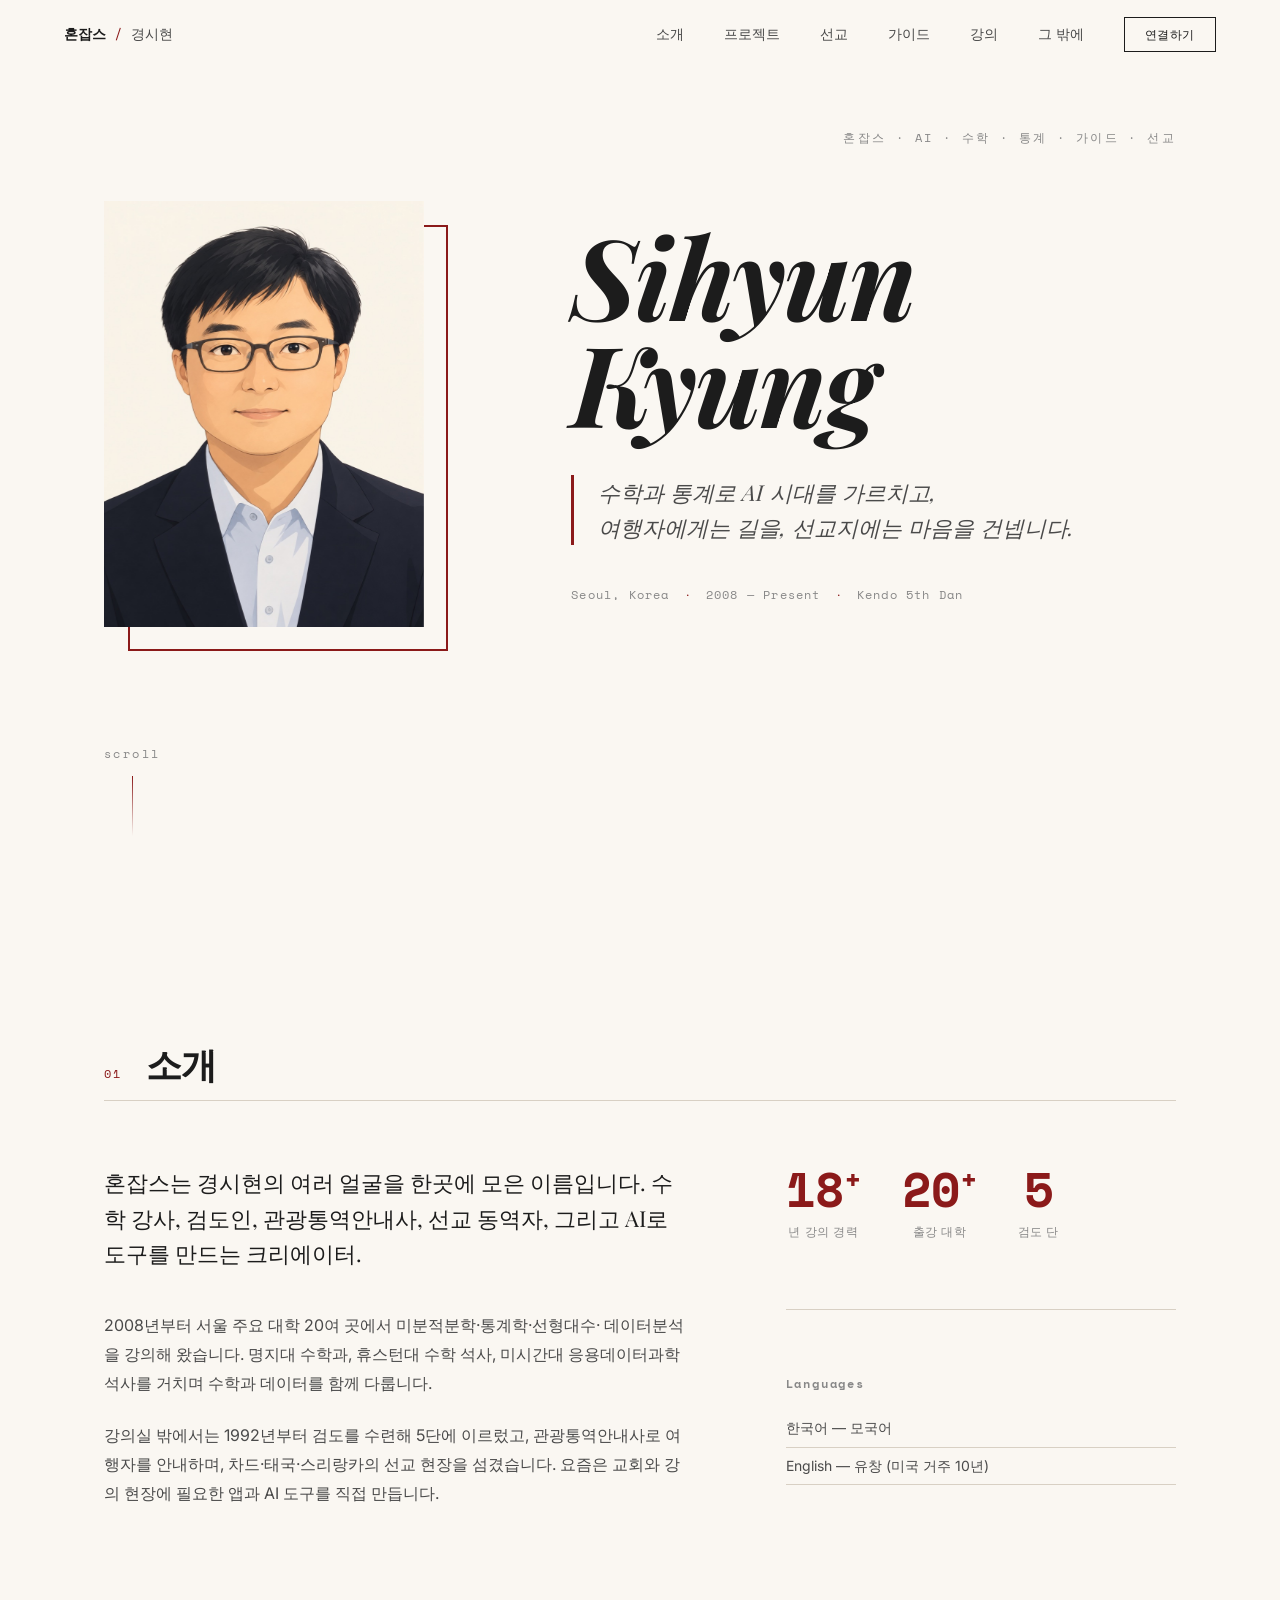
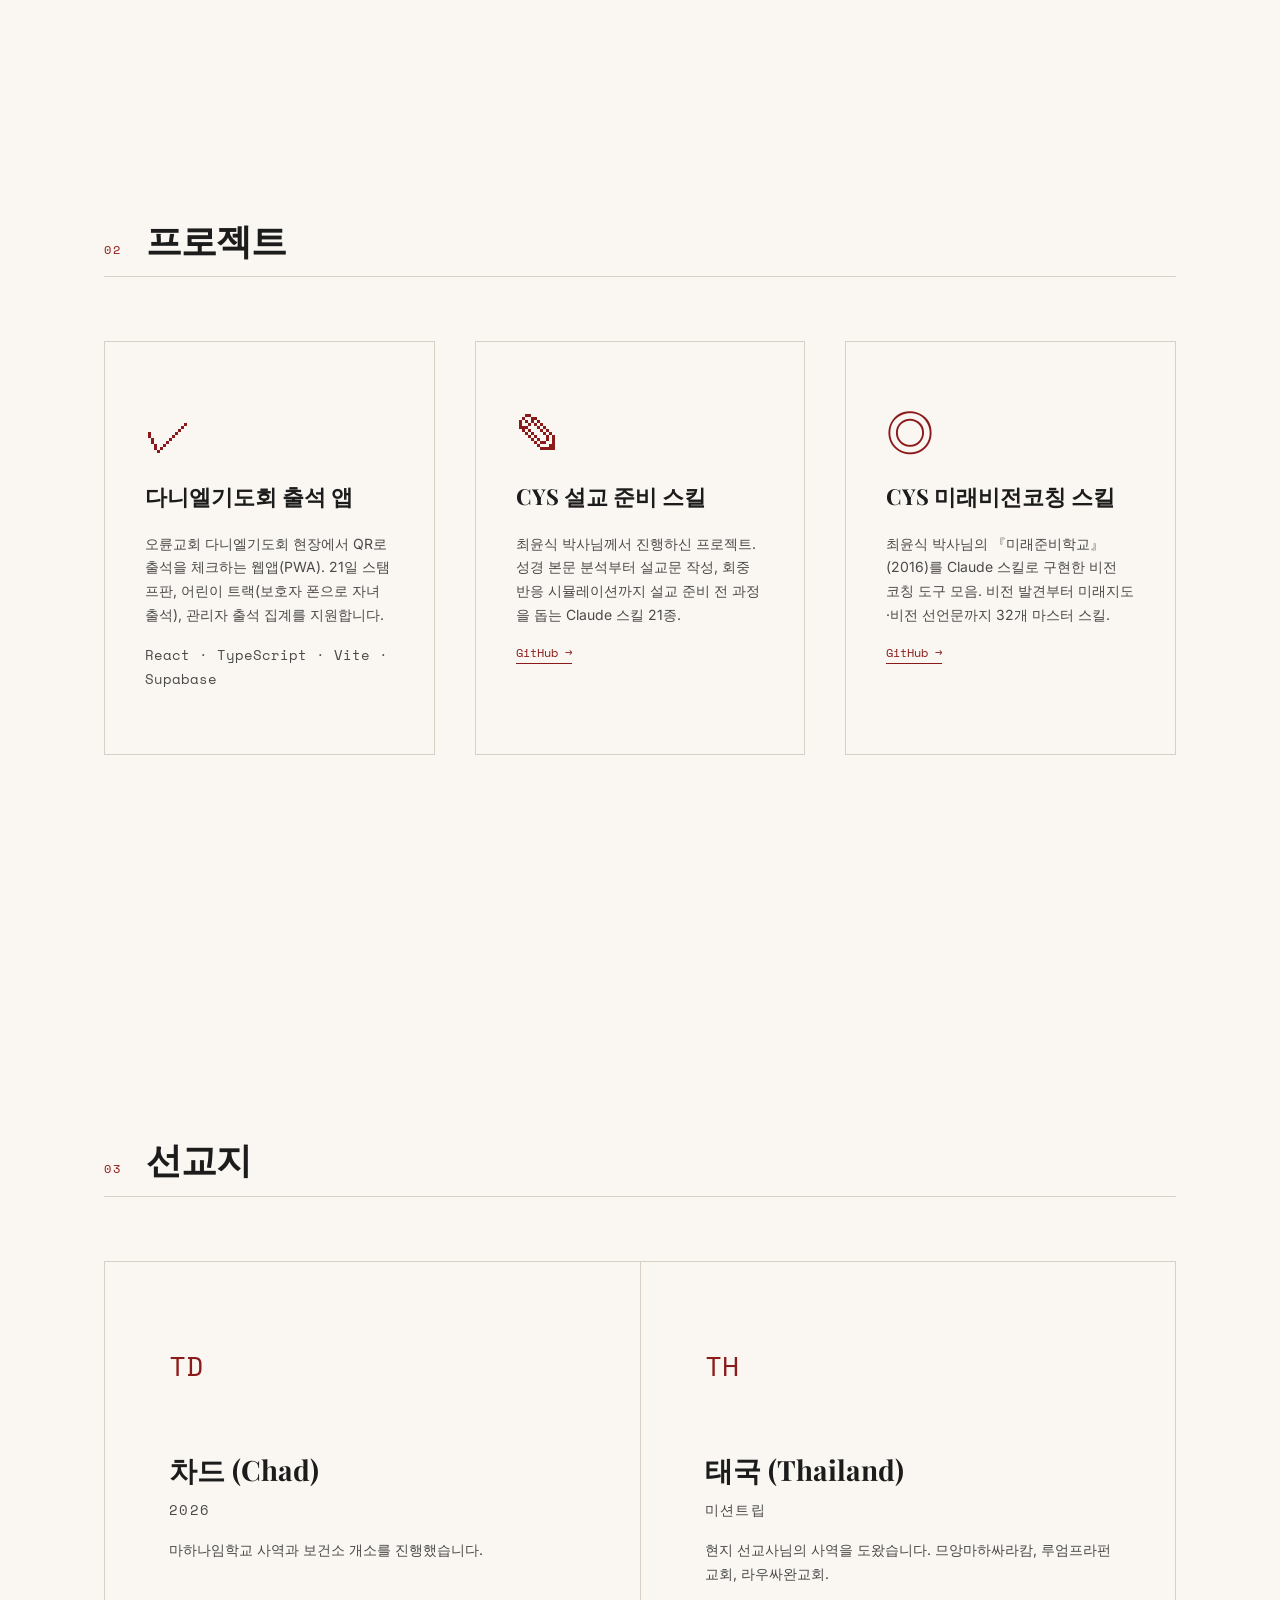
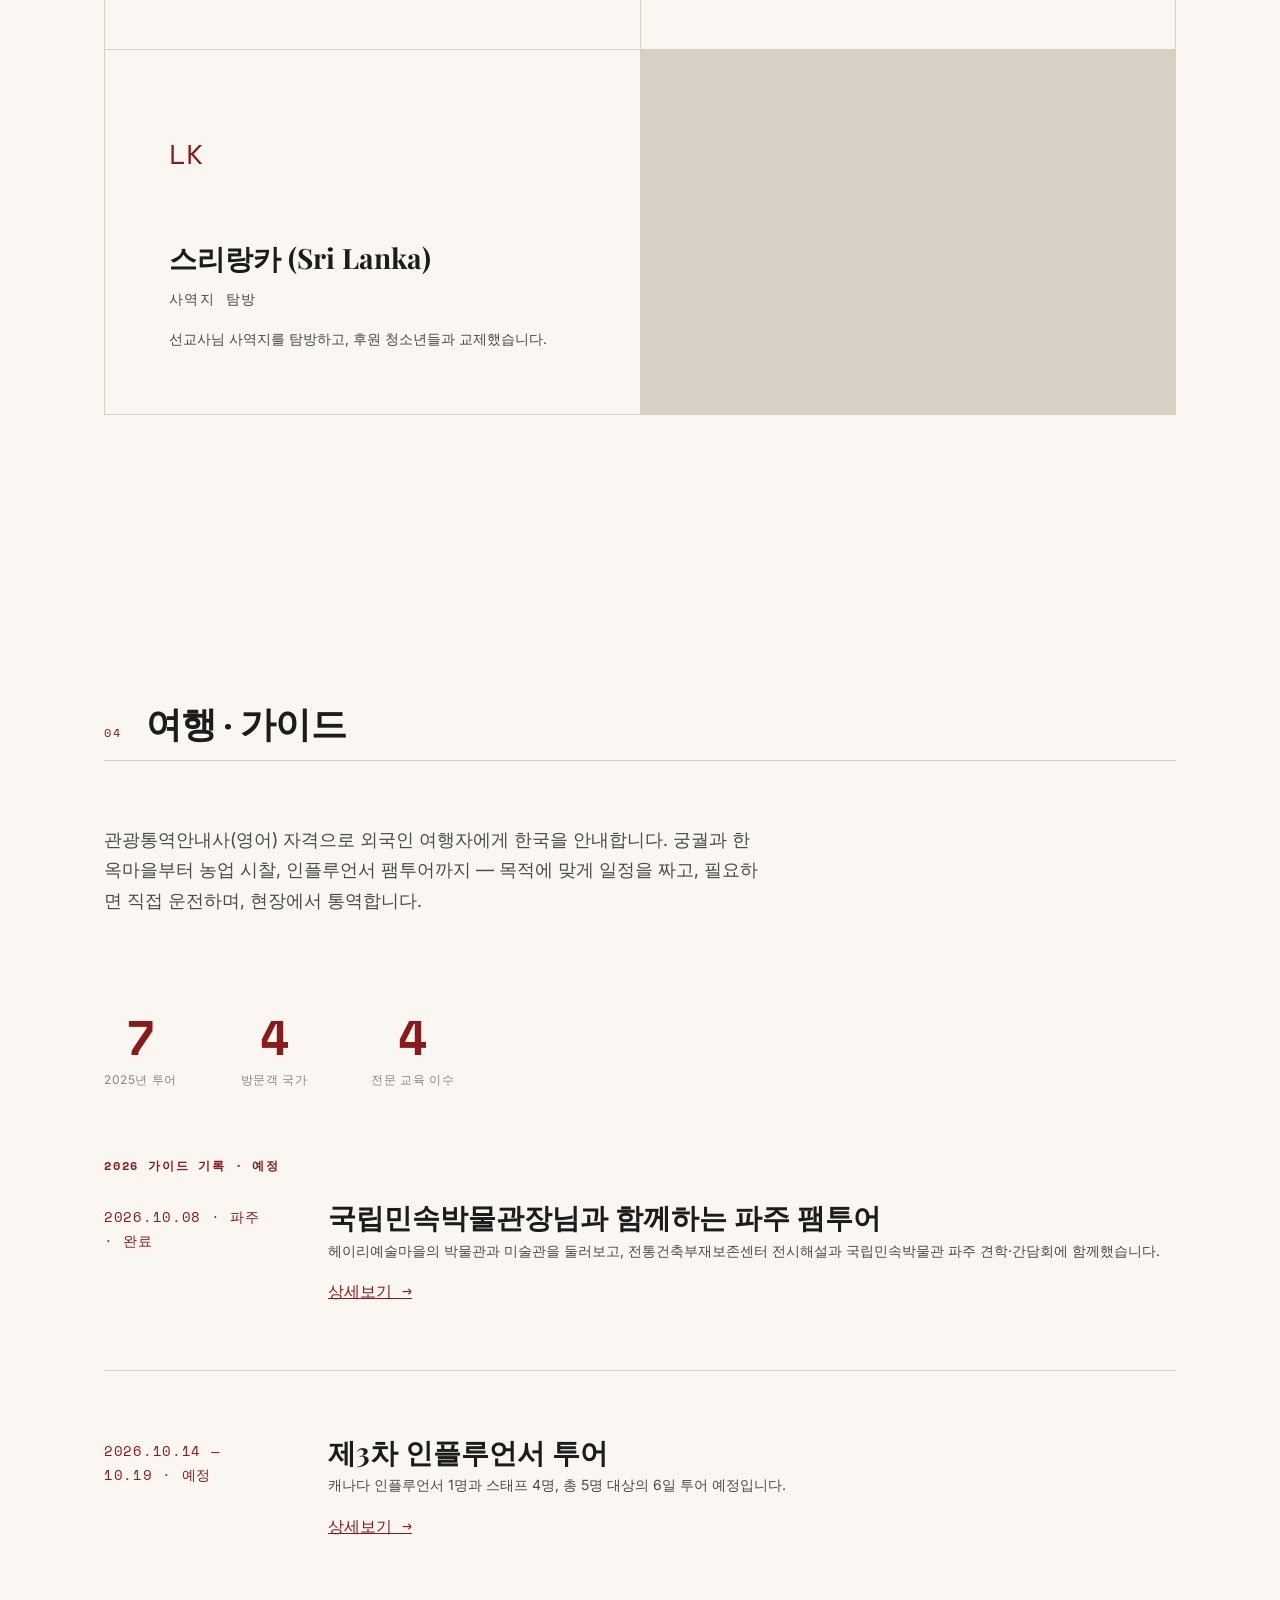
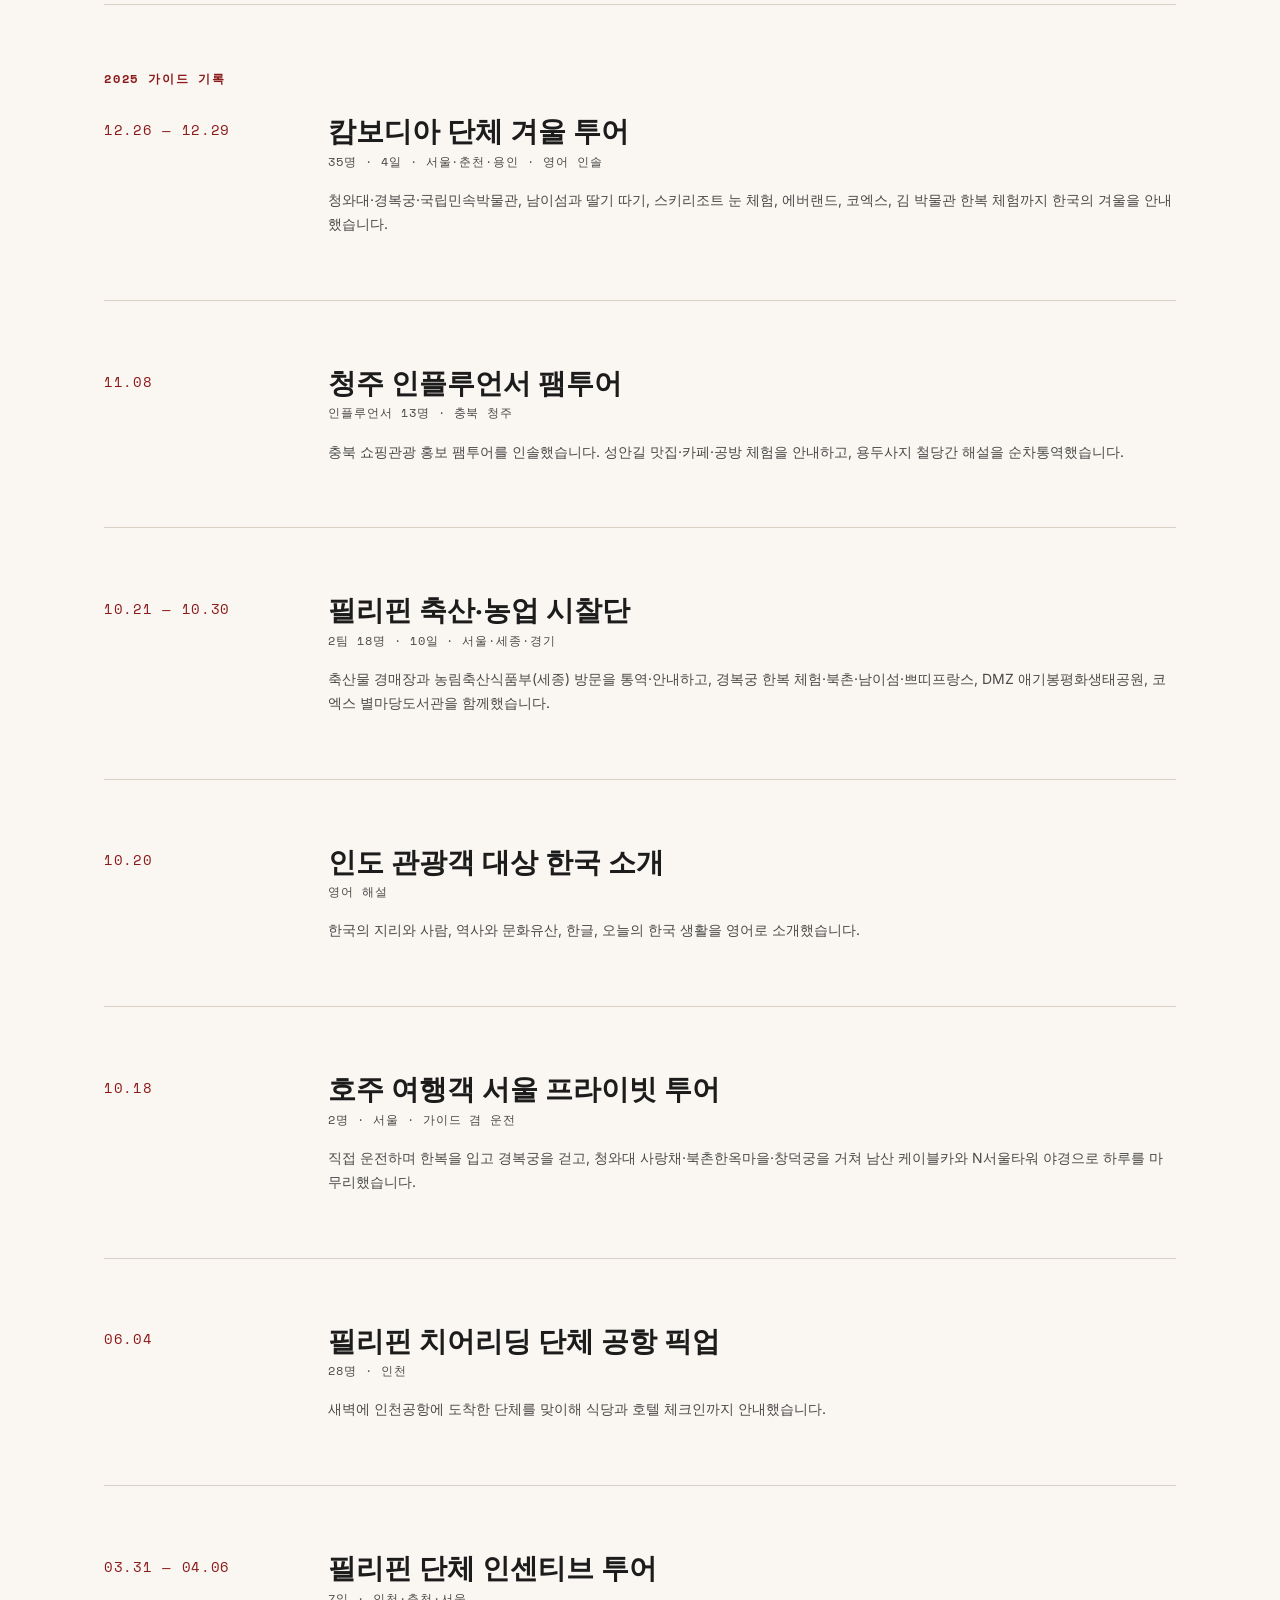
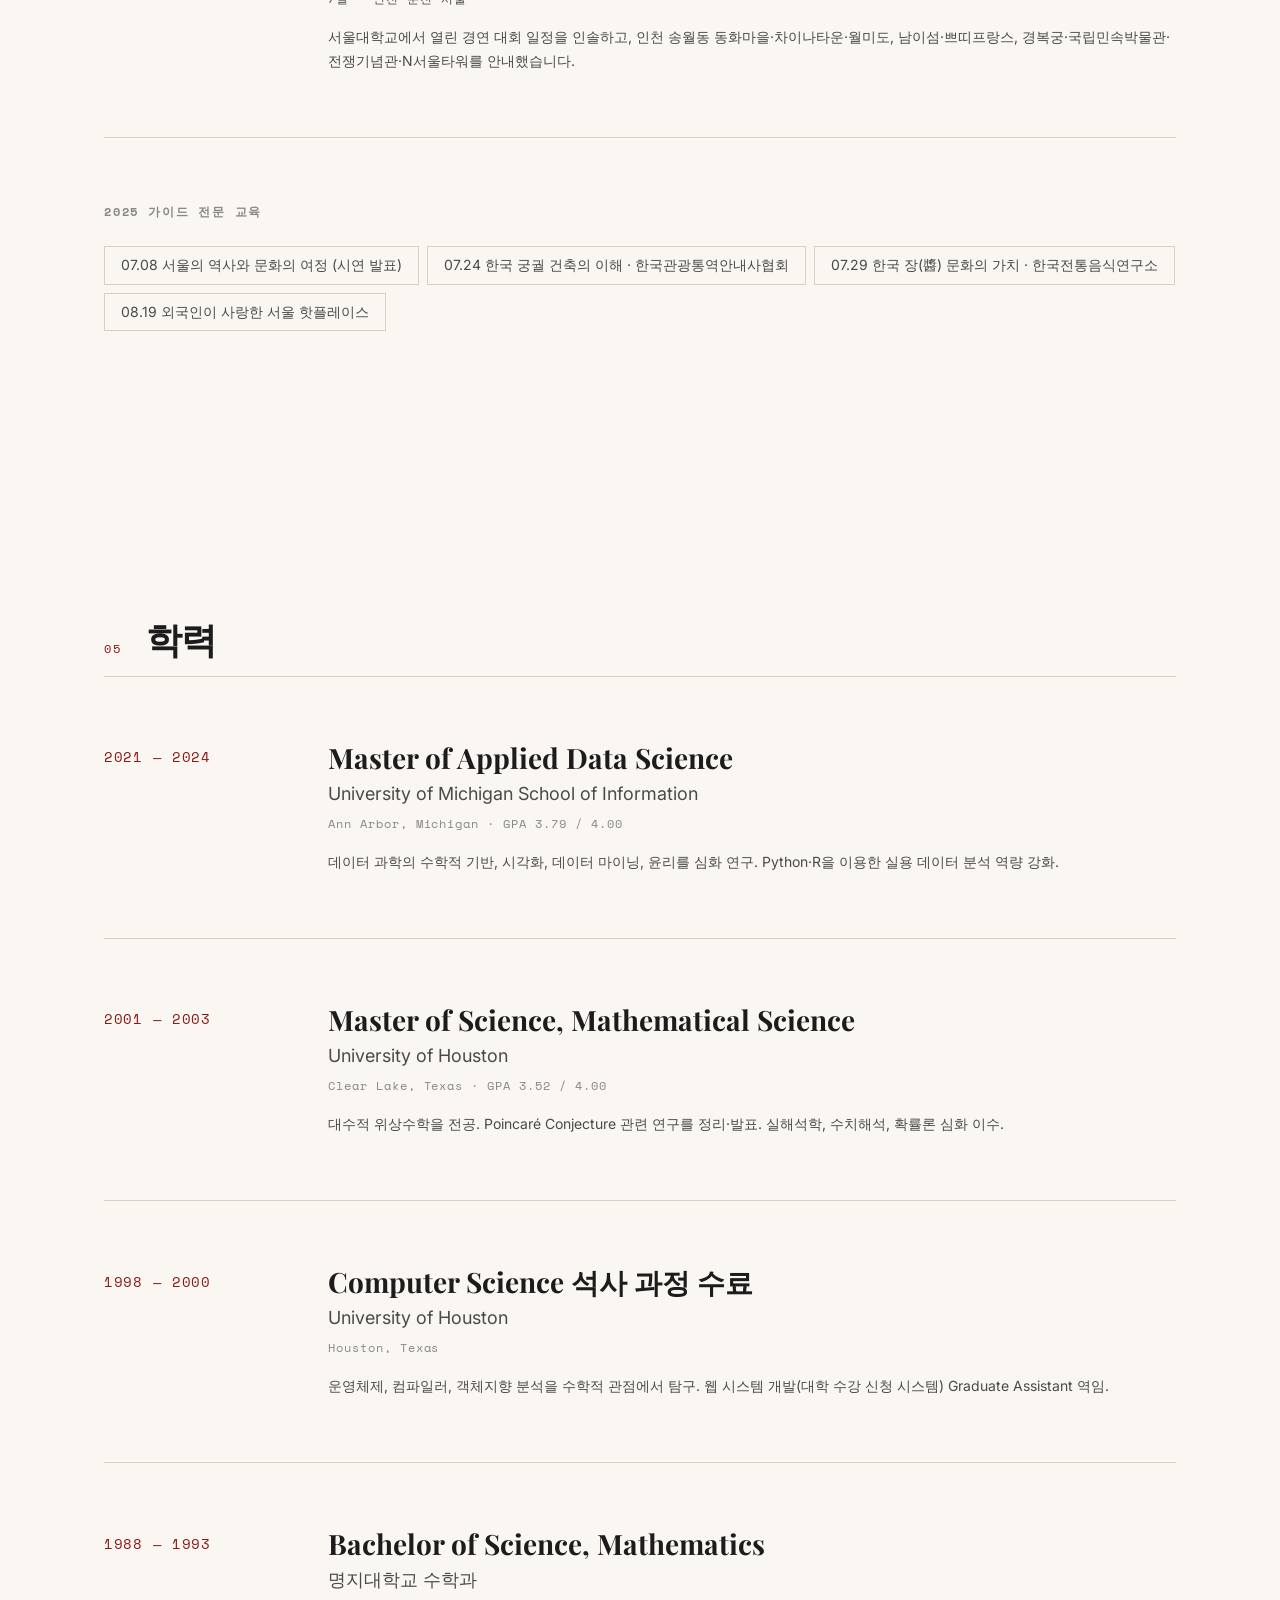
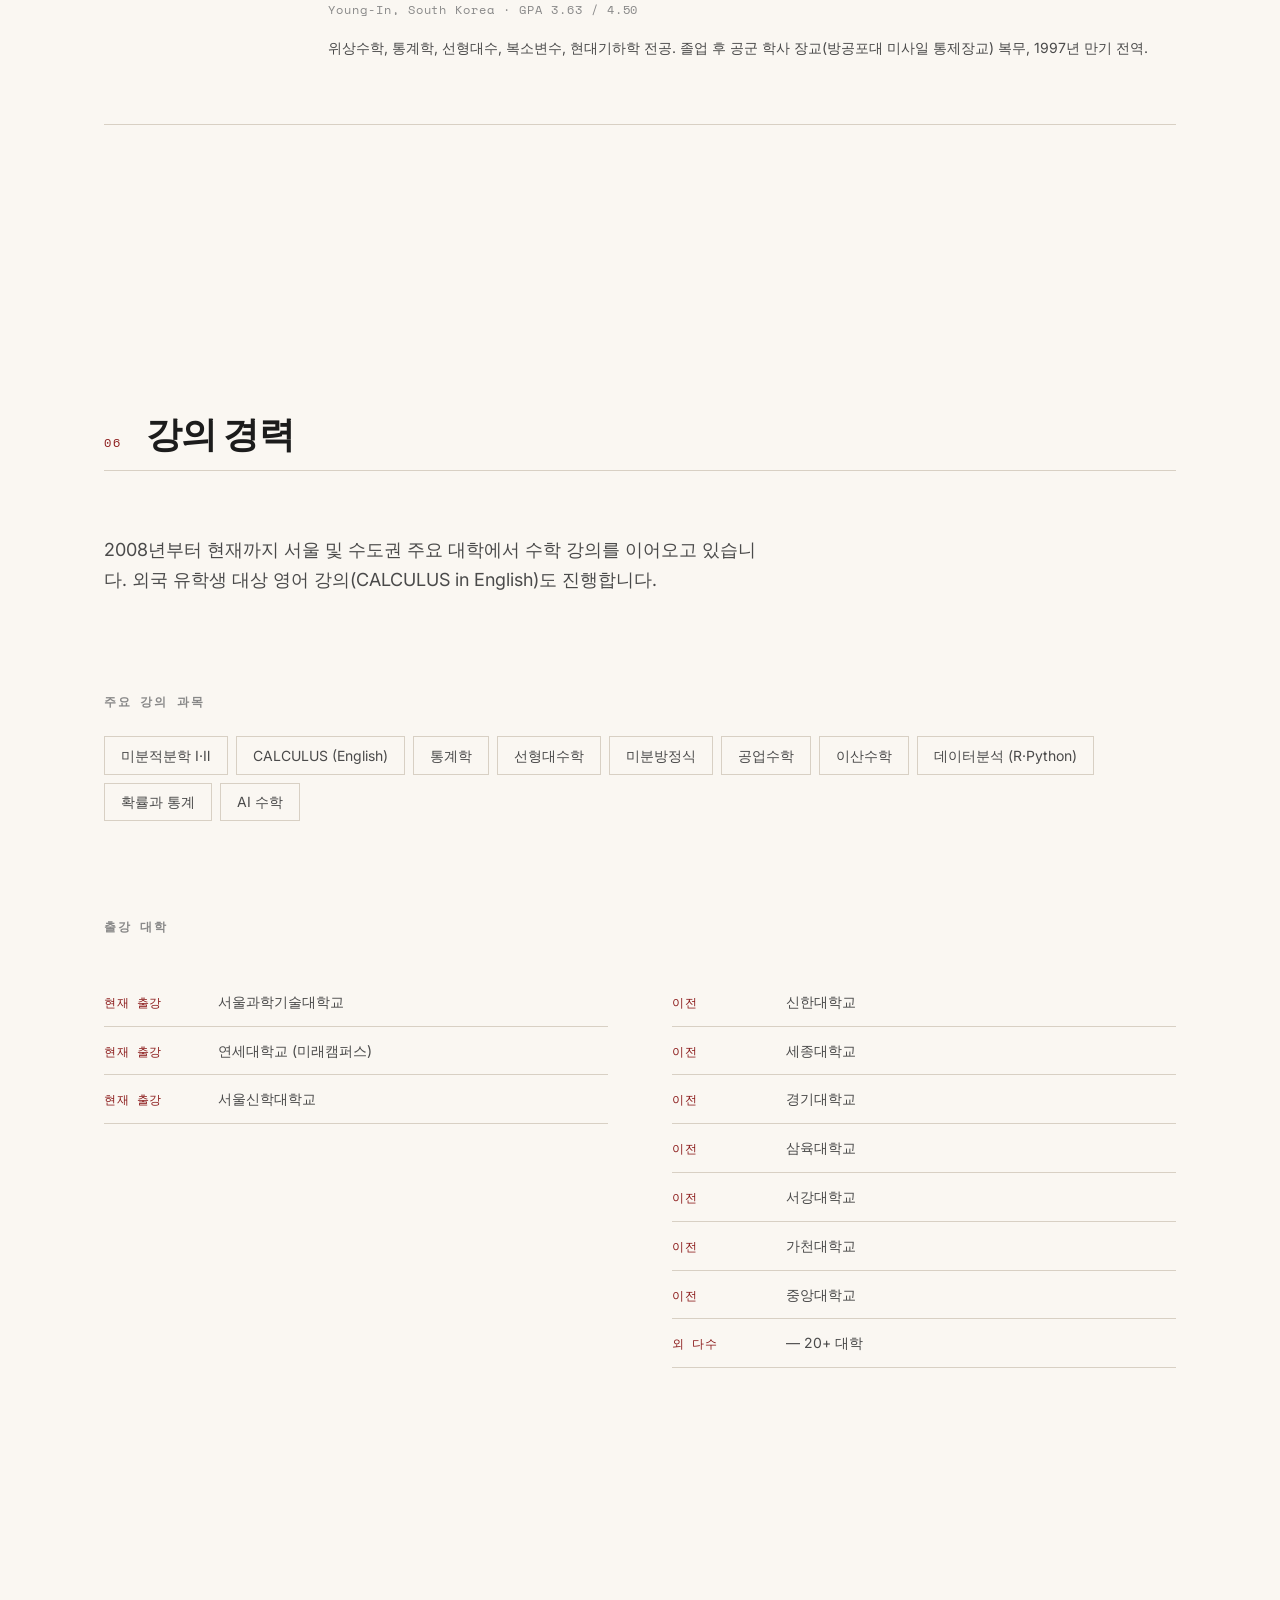
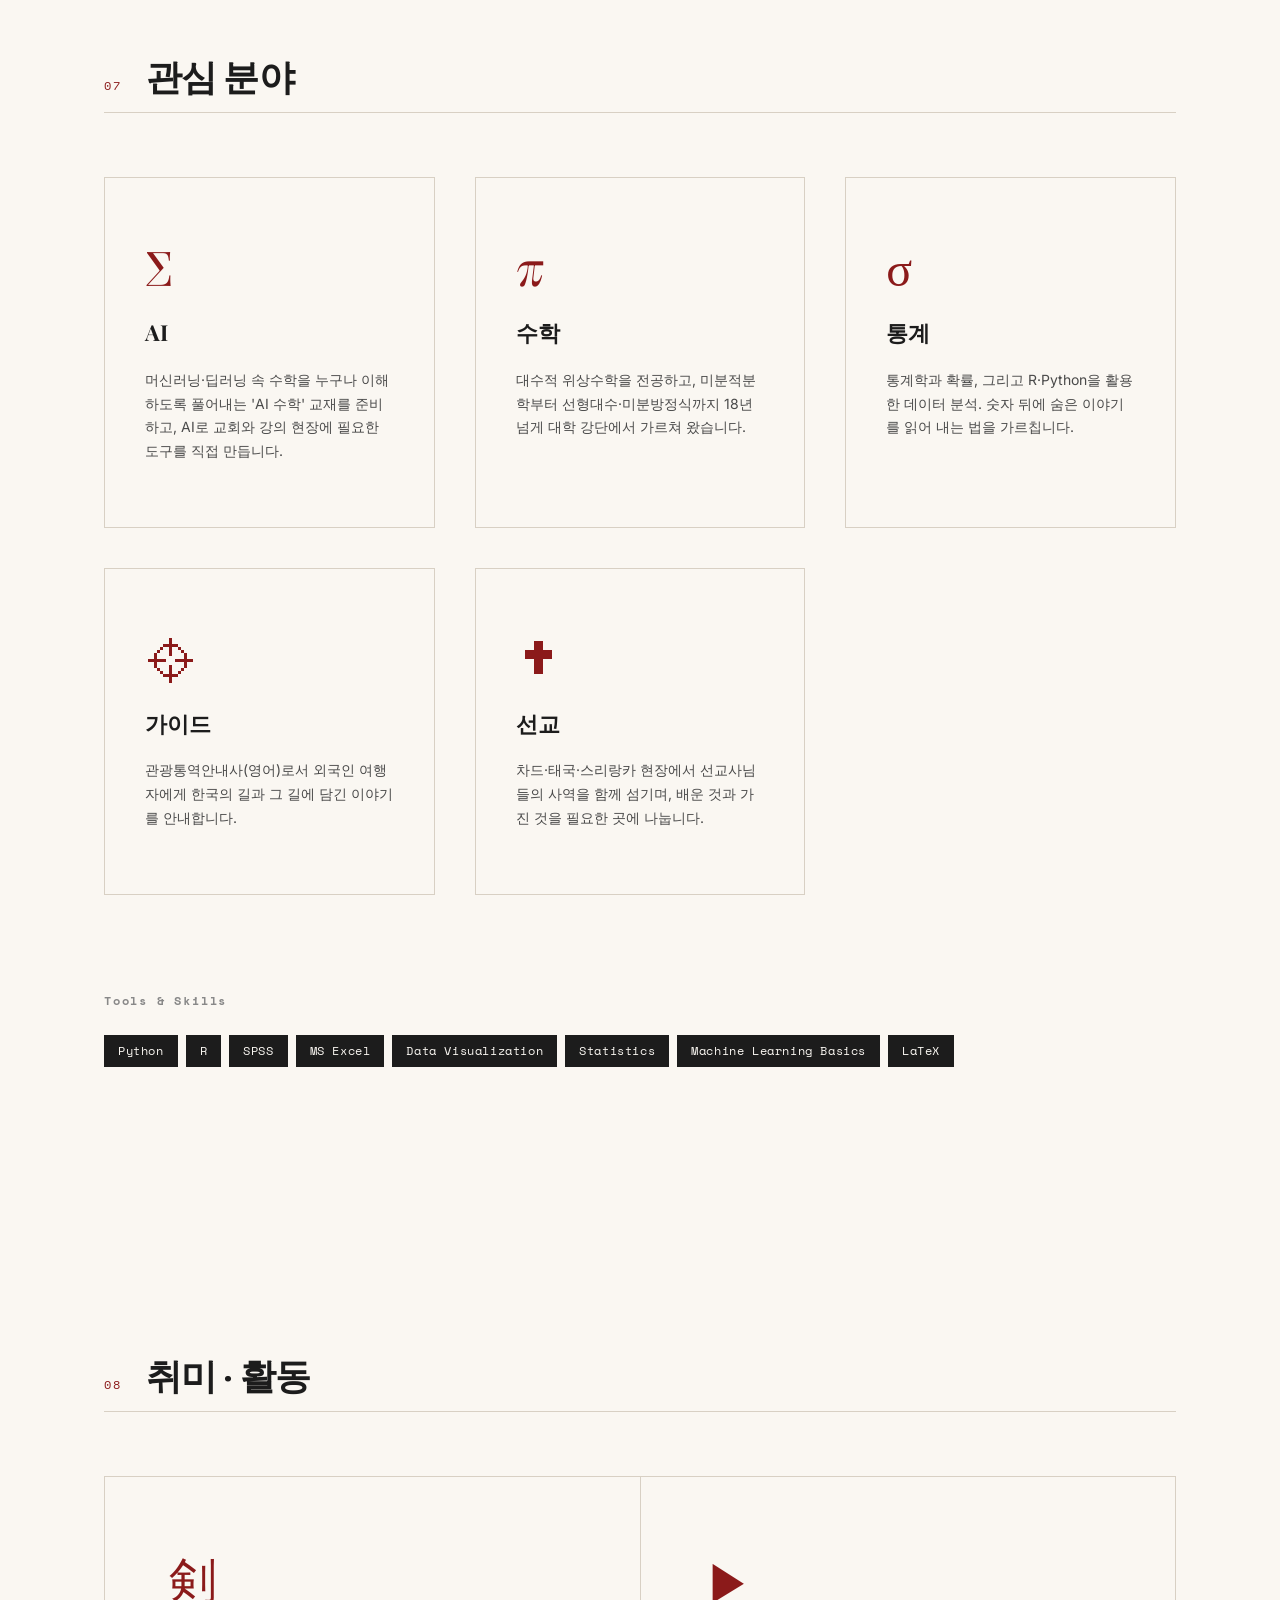
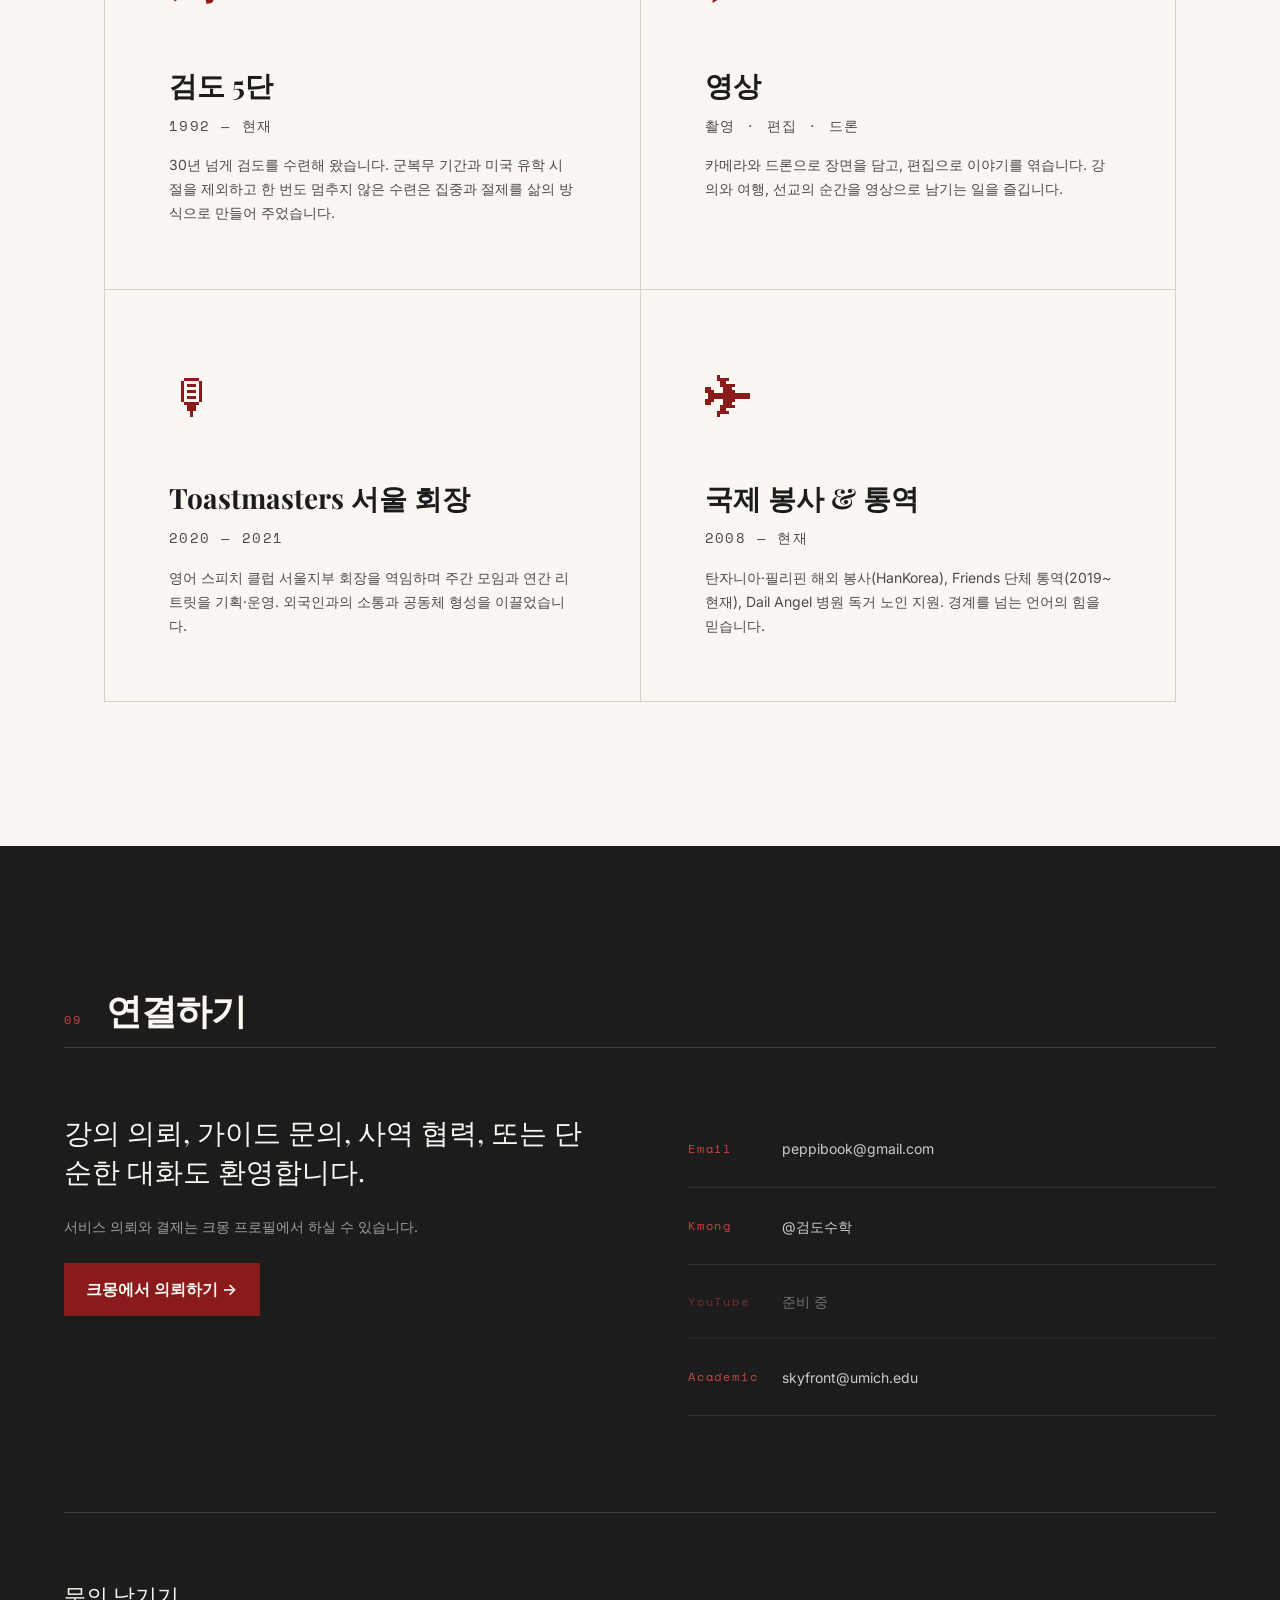
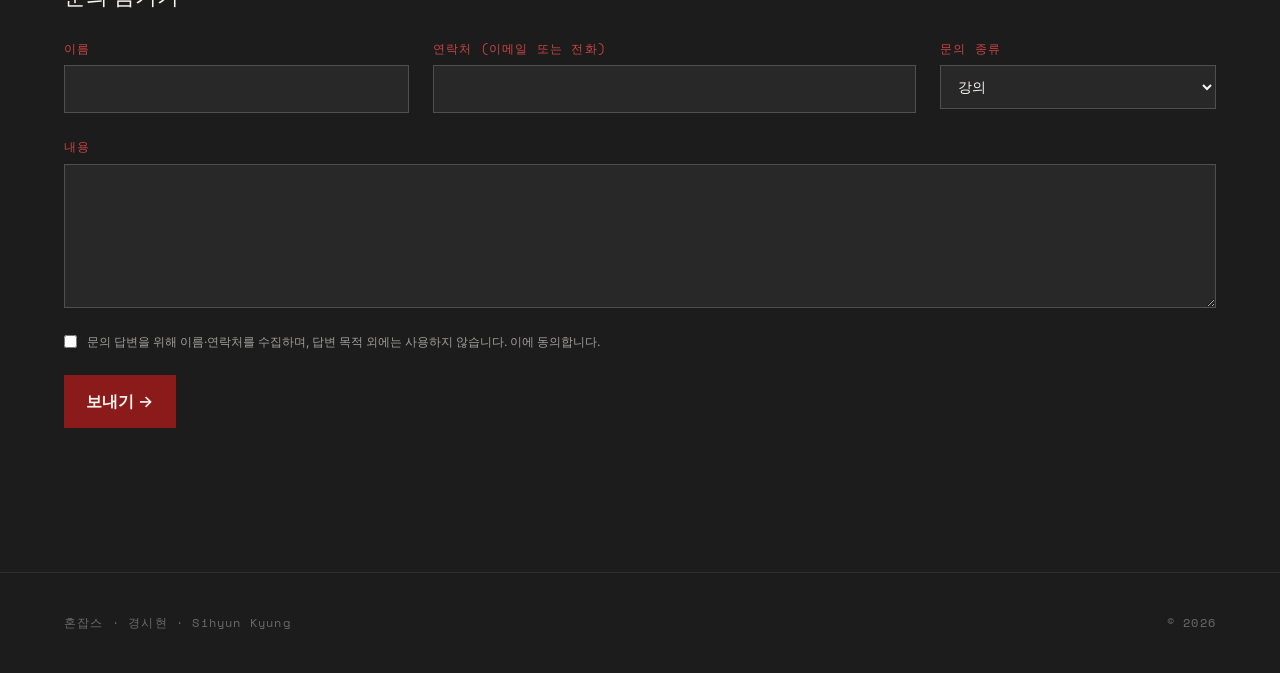
==== commit 5e8b5a09: "Restore homepage and split compact tour entries into detail pages" ====
--- a/details.html
+++ b/details.html
@@ -3,710 +3,15 @@
 <head>
   <meta charset="UTF-8" />
   <meta name="viewport" content="width=device-width, initial-scale=1.0" />
-  <title>혼잡스 — 경시현</title>
-  <meta name="description" content="혼잡스 — 경시현(Sihyun Kyung). 수학 강사, 검도 5단, 관광통역안내사, 선교, 앱·AI 프로젝트." />
-  <link rel="preconnect" href="https://fonts.googleapis.com" />
-  <link rel="preconnect" href="https://fonts.gstatic.com" crossorigin />
-  <link href="https://fonts.googleapis.com/css2?family=Playfair+Display:ital,wght@0,400;0,700;0,900;1,400;1,700&family=Inter:wght@300;400;500;600&family=Space+Mono:wght@400;700&display=swap" rel="stylesheet" />
+  <meta http-equiv="refresh" content="0; url=index.html" />
+  <title>혼잡스 — 소개 페이지 이동</title>
   <link rel="stylesheet" href="css/style.css" />
+  <script>location.replace('index.html' + location.hash);</script>
 </head>
 <body>
-
-  <!-- ═══ NAV ═══ -->
-  <nav class="nav" id="nav">
-    <a class="nav__logo" href="index.html" aria-label="혼잡스 홈">
-      <span class="nav__name">혼잡스</span>
-      <span class="nav__slash">/</span>
-      <span class="nav__name-en">경시현</span>
-    </a>
-    <ul class="nav__links">
-      <li><a href="#about">소개</a></li>
-      <li><a href="#projects">프로젝트</a></li>
-      <li><a href="#mission">선교</a></li>
-      <li><a href="#guide">가이드</a></li>
-      <li><a href="#teaching">강의</a></li>
-      <li><a href="#beyond">그 밖에</a></li>
-      <li><a href="#contact" class="nav__cta">연결하기</a></li>
-    </ul>
-    <button class="nav__toggle" aria-label="메뉴 열기">
-      <span></span><span></span>
-    </button>
-  </nav>
-
-  <!-- ═══ HERO ═══ -->
-  <header class="hero" id="home">
-    <div class="hero__top">
-      <span class="hero__label mono">혼잡스 · AI · 수학 · 통계 · 가이드 · 선교</span>
-    </div>
-
-    <div class="hero__center">
-      <div class="hero__photo-wrap">
-        <div class="hero__photo-frame">
-          <img src="assets/img/profile-toon.jpg" alt="경시현 일러스트 프로필" class="hero__photo hero__photo--toon" />
-                  </div>
-        <div class="hero__photo-accent" aria-hidden="true"></div>
-      </div>
-
-      <div class="hero__text">
-        <h1 class="hero__name">
-          <span class="hero__name-en hero__name-en--solo">Sihyun<br />Kyung</span>
-        </h1>
-        <p class="hero__tagline">
-          수학과 통계로 AI 시대를 가르치고,<br />
-          여행자에게는 길을, 선교지에는 마음을 건넵니다.
-        </p>
-        <div class="hero__meta">
-          <span class="mono">Seoul, Korea</span>
-          <span class="hero__dot" aria-hidden="true">·</span>
-          <span class="mono">2008 — Present</span>
-          <span class="hero__dot" aria-hidden="true">·</span>
-          <span class="mono">Kendo 5th Dan</span>
-        </div>
-      </div>
-    </div>
-
-    <div class="hero__bottom">
-      <div class="hero__scroll-hint" aria-hidden="true">
-        <span class="mono">scroll</span>
-        <div class="hero__scroll-line"></div>
-      </div>
-    </div>
-  </header>
-
-  <main>
-
-    <!-- ═══ ABOUT ═══ -->
-    <section class="section about" id="about">
-      <div class="section__header">
-        <span class="section__num mono">01</span>
-        <h2 class="section__title">소개</h2>
-      </div>
-
-      <div class="about__grid">
-        <div class="about__primary">
-          <p class="about__lead">
-            혼잡스는 경시현의 여러 얼굴을 한곳에 모은 이름입니다.
-            수학 강사, 검도인, 관광통역안내사, 선교 동역자, 그리고 AI로 도구를 만드는 크리에이터.
-          </p>
-          <p class="about__body">
-            2008년부터 서울 주요 대학 20여 곳에서 미분적분학·통계학·선형대수·
-            데이터분석을 강의해 왔습니다. 명지대 수학과, 휴스턴대 수학 석사,
-            미시간대 응용데이터과학 석사를 거치며 수학과 데이터를 함께 다룹니다.
-          </p>
-          <p class="about__body">
-            강의실 밖에서는 1992년부터 검도를 수련해 5단에 이르렀고, 관광통역안내사로
-            여행자를 안내하며, 차드·태국·스리랑카의 선교 현장을 섬겼습니다.
-            요즘은 교회와 강의 현장에 필요한 앱과 AI 도구를 직접 만듭니다.
-          </p>
-        </div>
-
-        <div class="about__sidebar">
-          <div class="about__stat-group">
-            <div class="about__stat">
-              <span class="about__stat-num mono">18<sup>+</sup></span>
-              <span class="about__stat-label">년 강의 경력</span>
-            </div>
-            <div class="about__stat">
-              <span class="about__stat-num mono">20<sup>+</sup></span>
-              <span class="about__stat-label">출강 대학</span>
-            </div>
-            <div class="about__stat">
-              <span class="about__stat-num mono">5</span>
-              <span class="about__stat-label">검도 단</span>
-            </div>
-          </div>
-
-          <div class="about__langs">
-            <h3 class="about__langs-title mono">Languages</h3>
-            <ul>
-              <li>한국어 — 모국어</li>
-              <li>English — 유창 (미국 거주 10년)</li>
-            </ul>
-          </div>
-        </div>
-      </div>
-    </section>
-
-    <!-- ═══ PROJECTS ═══ -->
-    <section class="section projects" id="projects">
-      <div class="section__header">
-        <span class="section__num mono">02</span>
-        <h2 class="section__title">프로젝트</h2>
-      </div>
-
-      <div class="research__grid">
-        <article class="research__card reveal">
-          <div class="research__icon" aria-hidden="true">✓</div>
-          <h3>다니엘기도회 출석 앱</h3>
-          <p>
-            오륜교회 다니엘기도회 현장에서 QR로 출석을 체크하는 웹앱(PWA).
-            21일 스탬프판, 어린이 트랙(보호자 폰으로 자녀 출석), 관리자 출석 집계를 지원합니다.
-          </p>
-          <p class="project__stack mono">React · TypeScript · Vite · Supabase</p>
-        </article>
-
-        <article class="research__card reveal">
-          <div class="research__icon" aria-hidden="true">✎</div>
-          <h3>CYS 설교 준비 스킬</h3>
-          <p>
-            최윤식 박사님께서 진행하신 프로젝트. 성경 본문 분석부터 설교문 작성,
-            회중 반응 시뮬레이션까지 설교 준비 전 과정을 돕는 Claude 스킬 21종.
-          </p>
-          <a class="project__link mono" href="https://github.com/idoforgod/cys-claude-sermon-skills" target="_blank" rel="noopener">GitHub →</a>
-        </article>
-
-        <article class="research__card reveal">
-          <div class="research__icon" aria-hidden="true">◎</div>
-          <h3>CYS 미래비전코칭 스킬</h3>
-          <p>
-            최윤식 박사님의 『미래준비학교』(2016)를 Claude 스킬로 구현한 비전 코칭 도구 모음.
-            비전 발견부터 미래지도·비전 선언문까지 32개 마스터 스킬.
-          </p>
-          <a class="project__link mono" href="https://github.com/idoforgod/cys-claude-vision-coaching-skills" target="_blank" rel="noopener">GitHub →</a>
-        </article>
-      </div>
-    </section>
-
-    <!-- ═══ MISSION ═══ -->
-    <section class="section mission" id="mission">
-      <div class="section__header">
-        <span class="section__num mono">03</span>
-        <h2 class="section__title">선교지</h2>
-      </div>
-
-      <div class="beyond__grid">
-        <article class="beyond__item reveal">
-          <div class="beyond__visual" aria-hidden="true">
-            <span class="beyond__glyph">TD</span>
-          </div>
-          <div class="beyond__content">
-            <h3>차드 (Chad)</h3>
-            <p class="mono beyond__period">2026</p>
-            <p>마하나임학교 사역과 보건소 개소를 진행했습니다.</p>
-          </div>
-        </article>
-
-        <article class="beyond__item reveal">
-          <div class="beyond__visual" aria-hidden="true">
-            <span class="beyond__glyph">TH</span>
-          </div>
-          <div class="beyond__content">
-            <h3>태국 (Thailand)</h3>
-            <p class="mono beyond__period">미션트립</p>
-            <p>
-              현지 선교사님의 사역을 도왔습니다.
-              므앙마하싸라캄, 루엄프라펀교회, 라우싸완교회.
-            </p>
-          </div>
-        </article>
-
-        <article class="beyond__item reveal">
-          <div class="beyond__visual" aria-hidden="true">
-            <span class="beyond__glyph">LK</span>
-          </div>
-          <div class="beyond__content">
-            <h3>스리랑카 (Sri Lanka)</h3>
-            <p class="mono beyond__period">사역지 탐방</p>
-            <p>선교사님 사역지를 탐방하고, 후원 청소년들과 교제했습니다.</p>
-          </div>
-        </article>
-      </div>
-    </section>
-
-    <!-- ═══ GUIDE ═══ -->
-    <section class="section guide" id="guide">
-      <div class="section__header">
-        <span class="section__num mono">04</span>
-        <h2 class="section__title">여행 · 가이드</h2>
-      </div>
-
-      <div class="teaching__intro reveal">
-        <p>
-          관광통역안내사(영어) 자격으로 외국인 여행자에게 한국을 안내합니다.
-          궁궐과 한옥마을부터 농업 시찰, 인플루언서 팸투어까지 — 목적에 맞게 일정을 짜고,
-          필요하면 직접 운전하며, 현장에서 통역합니다.
-        </p>
-      </div>
-      <div class="guide__stats reveal">
-        <div class="about__stat"><span class="about__stat-num mono">7</span><span class="about__stat-label">2025년 투어</span></div>
-        <div class="about__stat"><span class="about__stat-num mono">4</span><span class="about__stat-label">방문객 국가</span></div>
-        <div class="about__stat"><span class="about__stat-num mono">4</span><span class="about__stat-label">전문 교육 이수</span></div>
-      </div>
-
-      <h3 class="guide__year mono">2026 가이드 기록 · 예정</h3>
-      <div class="guide__2026">
-        <article class="guide__feature reveal" aria-labelledby="guide-paju-title">
-          <p class="edu__location mono"><time datetime="2026-10-08">2026.10.08</time> · 파주 · 완료</p>
-          <h4 class="edu__degree" id="guide-paju-title">국립민속박물관장님과 함께하는 파주 팸투어</h4>
-          <p class="edu__desc">헤이리예술마을의 박물관과 미술관을 둘러보고, 전통건축부재보존센터 전시해설과 국립민속박물관 파주 견학·간담회에 함께했습니다.</p>
-          <h5 class="teaching__courses-title mono">당일 일정</h5>
-          <ol class="guide__schedule guide__schedule--paju">
-            <li><span class="mono">08:50–09:00</span><span>출석 점검 및 출발</span></li>
-            <li><span class="mono">09:00–10:00</span><span>이동</span></li>
-            <li><span class="mono">10:00–11:40</span><span>헤이리예술마을 자율 시찰</span></li>
-            <li><span class="mono">11:40–12:50</span><span>통일동산두부마을 점심 및 휴식</span></li>
-            <li><span class="mono">12:50–14:00</span><span>전통건축부재보존센터 전시해설</span></li>
-            <li><span class="mono">14:00–15:30</span><span>국립민속박물관 파주 견학</span></li>
-            <li><span class="mono">15:30–16:20</span><span>간담회 및 질의응답</span></li>
-            <li><span class="mono">16:20–17:30</span><span>이동 및 귀가</span></li>
-          </ol>
-          <div class="guide__gallery">
-            <figure>
-              <img src="assets/guide/2026-paju/museum.jpg" alt="파주 팸투어 중 국립민속박물관 파주 방문 기록" width="1440" height="1080" loading="lazy" decoding="async">
-              <figcaption>국립민속박물관 파주</figcaption>
-            </figure>
-            <figure>
-              <img src="assets/guide/2026-paju/heyri.jpg" alt="파주 팸투어 중 헤이리예술마을 블루메미미술관 방문 기록" width="1440" height="1080" loading="lazy" decoding="async">
-              <figcaption>헤이리예술마을 · 블루메미미술관</figcaption>
-            </figure>
-            <figure>
-              <img src="assets/guide/2026-paju/heritage.jpg" alt="파주 팸투어 중 전통건축부재보존센터 방문 기록" width="1440" height="1080" loading="lazy" decoding="async">
-              <figcaption>전통건축부재보존센터</figcaption>
-            </figure>
-          </div>
-          <figure class="guide__video">
-            <video controls muted preload="none" playsinline poster="assets/guide/2026-paju/poster.jpg" aria-label="파주 팸투어 하이라이트 영상" aria-describedby="guide-paju-video-caption guide-paju-video-description">
-              <source src="assets/guide/2026-paju/paju-highlights-v2.mp4" type="video/mp4">
-              <a href="assets/guide/2026-paju/paju-highlights-v2.mp4">파주 팸투어 영상 파일 보기</a>
-            </video>
-            <figcaption id="guide-paju-video-caption">파주 팸투어 하이라이트 · 50초 · 무음 · 헤이리예술마을, 전통건축부재보존센터, 국립민속박물관 파주 방문 기록</figcaption>
-          </figure>
-          <p class="edu__desc" id="guide-paju-video-description">영상 순서: 한국근현대사박물관 입구·생활사 전시·전시실 → 헤이리 미술관 외관·건축 풍경 → 전통건축부재보존센터 외관·목구조 전시 → 국립민속박물관 파주 외관·열린 수장고·소장품.</p>
-        </article>
-        <article class="guide__feature reveal" aria-labelledby="guide-influencer-title">
-          <p class="edu__location mono"><time datetime="2026-10-14">2026.10.14</time> — <time datetime="2026-10-19">10.19</time> · 예정</p>
-          <h4 class="edu__degree" id="guide-influencer-title">제3차 인플루언서 투어</h4>
-          <p class="edu__desc">캐나다 인플루언서 1명과 스태프 4명, 총 5명 대상의 6일 투어 예정입니다.</p>
-          <ol class="guide__schedule">
-            <li><time datetime="2026-10-14">10.14</time><span>인천공항 → 호텔 · 석식</span></li>
-            <li><time datetime="2026-10-15">10.15</time><span>서울 → 남해 이동 → 숙소 · 석식</span></li>
-            <li><time datetime="2026-10-16">10.16</time><span>남해 섬 촬영 · 종일</span></li>
-            <li><time datetime="2026-10-17">10.17</time><span>남해 → 공주 공산성 → 부여 부소산성·낙화암·궁남지 · 석식</span></li>
-            <li><time datetime="2026-10-18">10.18</time><span>부여 → 전주한옥마을·경기전·전동성당·남부시장 청년몰 · 석식</span></li>
-            <li><time datetime="2026-10-19">10.19</time><span>오목대·자만벽화마을 → 담양 죽녹원·메타세쿼이아길 · 석식</span></li>
-          </ol>
-        </article>
-      </div>
-
-      <h3 class="guide__year mono">2025 가이드 기록</h3>
-      <div class="edu__list guide__list">
-        <article class="edu__item reveal">
-          <div class="edu__year mono">12.26 — 12.29</div>
-          <div class="edu__body">
-            <h3 class="edu__degree">캄보디아 단체 겨울 투어</h3>
-            <p class="edu__location mono">35명 · 4일 · 서울·춘천·용인 · 영어 인솔</p>
-            <p class="edu__desc">청와대·경복궁·국립민속박물관, 남이섬과 딸기 따기, 스키리조트 눈 체험, 에버랜드, 코엑스, 김 박물관 한복 체험까지 한국의 겨울을 안내했습니다.</p>
-          </div>
-        </article>
-        <article class="edu__item reveal">
-          <div class="edu__year mono">11.08</div>
-          <div class="edu__body">
-            <h3 class="edu__degree">청주 인플루언서 팸투어</h3>
-            <p class="edu__location mono">인플루언서 13명 · 충북 청주</p>
-            <p class="edu__desc">충북 쇼핑관광 홍보 팸투어를 인솔했습니다. 성안길 맛집·카페·공방 체험을 안내하고, 용두사지 철당간 해설을 순차통역했습니다.</p>
-          </div>
-        </article>
-        <article class="edu__item reveal">
-          <div class="edu__year mono">10.21 — 10.30</div>
-          <div class="edu__body">
-            <h3 class="edu__degree">필리핀 축산·농업 시찰단</h3>
-            <p class="edu__location mono">2팀 18명 · 10일 · 서울·세종·경기</p>
-            <p class="edu__desc">축산물 경매장과 농림축산식품부(세종) 방문을 통역·안내하고, 경복궁 한복 체험·북촌·남이섬·쁘띠프랑스, DMZ 애기봉평화생태공원, 코엑스 별마당도서관을 함께했습니다.</p>
-          </div>
-        </article>
-        <article class="edu__item reveal">
-          <div class="edu__year mono">10.20</div>
-          <div class="edu__body">
-            <h3 class="edu__degree">인도 관광객 대상 한국 소개</h3>
-            <p class="edu__location mono">영어 해설</p>
-            <p class="edu__desc">한국의 지리와 사람, 역사와 문화유산, 한글, 오늘의 한국 생활을 영어로 소개했습니다.</p>
-          </div>
-        </article>
-        <article class="edu__item reveal">
-          <div class="edu__year mono">10.18</div>
-          <div class="edu__body">
-            <h3 class="edu__degree">호주 여행객 서울 프라이빗 투어</h3>
-            <p class="edu__location mono">2명 · 서울 · 가이드 겸 운전</p>
-            <p class="edu__desc">직접 운전하며 한복을 입고 경복궁을 걷고, 청와대 사랑채·북촌한옥마을·창덕궁을 거쳐 남산 케이블카와 N서울타워 야경으로 하루를 마무리했습니다.</p>
-          </div>
-        </article>
-        <article class="edu__item reveal">
-          <div class="edu__year mono">06.04</div>
-          <div class="edu__body">
-            <h3 class="edu__degree">필리핀 치어리딩 단체 공항 픽업</h3>
-            <p class="edu__location mono">28명 · 인천</p>
-            <p class="edu__desc">새벽에 인천공항에 도착한 단체를 맞이해 식당과 호텔 체크인까지 안내했습니다.</p>
-          </div>
-        </article>
-        <article class="edu__item reveal">
-          <div class="edu__year mono">03.31 — 04.06</div>
-          <div class="edu__body">
-            <h3 class="edu__degree">필리핀 단체 인센티브 투어</h3>
-            <p class="edu__location mono">7일 · 인천·춘천·서울</p>
-            <p class="edu__desc">서울대학교에서 열린 경연 대회 일정을 인솔하고, 인천 송월동 동화마을·차이나타운·월미도, 남이섬·쁘띠프랑스, 경복궁·국립민속박물관·전쟁기념관·N서울타워를 안내했습니다.</p>
-          </div>
-        </article>
-      </div>
-
-      <div class="guide__training reveal">
-        <h3 class="teaching__courses-title mono">2025 가이드 전문 교육</h3>
-        <ul class="teaching__courses-list">
-          <li><span class="tag">07.08 서울의 역사와 문화의 여정 (시연 발표)</span></li>
-          <li><span class="tag">07.24 한국 궁궐 건축의 이해 · 한국관광통역안내사협회</span></li>
-          <li><span class="tag">07.29 한국 장(醬) 문화의 가치 · 한국전통음식연구소</span></li>
-          <li><span class="tag">08.19 외국인이 사랑한 서울 핫플레이스</span></li>
-        </ul>
-      </div>
-    </section>
-
-    <!-- ═══ EDUCATION ═══ -->
-    <section class="section education" id="education">
-      <div class="section__header">
-        <span class="section__num mono">05</span>
-        <h2 class="section__title">학력</h2>
-      </div>
-
-      <div class="edu__list">
-
-        <article class="edu__item reveal">
-          <div class="edu__year mono">2021 — 2024</div>
-          <div class="edu__body">
-            <h3 class="edu__degree">Master of Applied Data Science</h3>
-            <p class="edu__school">University of Michigan School of Information</p>
-            <p class="edu__location mono">Ann Arbor, Michigan · GPA 3.79 / 4.00</p>
-            <p class="edu__desc">
-              데이터 과학의 수학적 기반, 시각화, 데이터 마이닝, 윤리를 심화 연구.
-              Python·R을 이용한 실용 데이터 분석 역량 강화.
-            </p>
-          </div>
-        </article>
-
-        <article class="edu__item reveal">
-          <div class="edu__year mono">2001 — 2003</div>
-          <div class="edu__body">
-            <h3 class="edu__degree">Master of Science, Mathematical Science</h3>
-            <p class="edu__school">University of Houston</p>
-            <p class="edu__location mono">Clear Lake, Texas · GPA 3.52 / 4.00</p>
-            <p class="edu__desc">
-              대수적 위상수학을 전공. Poincaré Conjecture 관련 연구를 정리·발표.
-              실해석학, 수치해석, 확률론 심화 이수.
-            </p>
-          </div>
-        </article>
-
-        <article class="edu__item reveal">
-          <div class="edu__year mono">1998 — 2000</div>
-          <div class="edu__body">
-            <h3 class="edu__degree">Computer Science 석사 과정 수료</h3>
-            <p class="edu__school">University of Houston</p>
-            <p class="edu__location mono">Houston, Texas</p>
-            <p class="edu__desc">
-              운영체제, 컴파일러, 객체지향 분석을 수학적 관점에서 탐구.
-              웹 시스템 개발(대학 수강 신청 시스템) Graduate Assistant 역임.
-            </p>
-          </div>
-        </article>
-
-        <article class="edu__item reveal">
-          <div class="edu__year mono">1988 — 1993</div>
-          <div class="edu__body">
-            <h3 class="edu__degree">Bachelor of Science, Mathematics</h3>
-            <p class="edu__school">명지대학교 수학과</p>
-            <p class="edu__location mono">Young-In, South Korea · GPA 3.63 / 4.50</p>
-            <p class="edu__desc">
-              위상수학, 통계학, 선형대수, 복소변수, 현대기하학 전공.
-              졸업 후 공군 학사 장교(방공포대 미사일 통제장교) 복무, 1997년 만기 전역.
-            </p>
-          </div>
-        </article>
-
-      </div>
-    </section>
-
-    <!-- ═══ TEACHING ═══ -->
-    <section class="section teaching" id="teaching">
-      <div class="section__header">
-        <span class="section__num mono">06</span>
-        <h2 class="section__title">강의 경력</h2>
-      </div>
-
-      <div class="teaching__intro reveal">
-        <p>
-          2008년부터 현재까지 서울 및 수도권 주요 대학에서 수학 강의를 이어오고 있습니다.
-          외국 유학생 대상 영어 강의(CALCULUS in English)도 진행합니다.
-        </p>
-      </div>
-
-      <div class="teaching__courses reveal">
-        <h3 class="teaching__courses-title mono">주요 강의 과목</h3>
-        <ul class="teaching__courses-list">
-          <li><span class="tag">미분적분학 Ⅰ·Ⅱ</span></li>
-          <li><span class="tag">CALCULUS (English)</span></li>
-          <li><span class="tag">통계학</span></li>
-          <li><span class="tag">선형대수학</span></li>
-          <li><span class="tag">미분방정식</span></li>
-          <li><span class="tag">공업수학</span></li>
-          <li><span class="tag">이산수학</span></li>
-          <li><span class="tag">데이터분석 (R·Python)</span></li>
-          <li><span class="tag">확률과 통계</span></li>
-          <li><span class="tag">AI 수학</span></li>
-        </ul>
-      </div>
-
-      <div class="teaching__unis">
-        <h3 class="teaching__unis-title mono">출강 대학</h3>
-        <div class="teaching__unis-grid">
-          <div class="uni__col">
-            <div class="uni__item reveal"><span class="mono">현재 출강</span><span>서울과학기술대학교</span></div>
-            <div class="uni__item reveal"><span class="mono">현재 출강</span><span>연세대학교 (미래캠퍼스)</span></div>
-            <div class="uni__item reveal"><span class="mono">현재 출강</span><span>서울신학대학교</span></div>
-          </div>
-          <div class="uni__col">
-            <div class="uni__item reveal"><span class="mono">이전</span><span>신한대학교</span></div>
-            <div class="uni__item reveal"><span class="mono">이전</span><span>세종대학교</span></div>
-            <div class="uni__item reveal"><span class="mono">이전</span><span>경기대학교</span></div>
-            <div class="uni__item reveal"><span class="mono">이전</span><span>삼육대학교</span></div>
-            <div class="uni__item reveal"><span class="mono">이전</span><span>서강대학교</span></div>
-            <div class="uni__item reveal"><span class="mono">이전</span><span>가천대학교</span></div>
-            <div class="uni__item reveal"><span class="mono">이전</span><span>중앙대학교</span></div>
-            <div class="uni__item reveal"><span class="mono">외 다수</span><span>— 20+ 대학</span></div>
-          </div>
-        </div>
-      </div>
-    </section>
-
-    <!-- ═══ INTERESTS ═══ -->
-    <section class="section research" id="research">
-      <div class="section__header">
-        <span class="section__num mono">07</span>
-        <h2 class="section__title">관심 분야</h2>
-      </div>
-
-      <div class="research__grid">
-        <article class="research__card reveal">
-          <div class="research__icon" aria-hidden="true">∑</div>
-          <h3>AI</h3>
-          <p>
-            머신러닝·딥러닝 속 수학을 누구나 이해하도록 풀어내는 'AI 수학' 교재를 준비하고,
-            AI로 교회와 강의 현장에 필요한 도구를 직접 만듭니다.
-          </p>
-        </article>
-
-        <article class="research__card reveal">
-          <div class="research__icon" aria-hidden="true">π</div>
-          <h3>수학</h3>
-          <p>
-            대수적 위상수학을 전공하고, 미분적분학부터 선형대수·미분방정식까지
-            18년 넘게 대학 강단에서 가르쳐 왔습니다.
-          </p>
-        </article>
-
-        <article class="research__card reveal">
-          <div class="research__icon" aria-hidden="true">σ</div>
-          <h3>통계</h3>
-          <p>
-            통계학과 확률, 그리고 R·Python을 활용한 데이터 분석.
-            숫자 뒤에 숨은 이야기를 읽어 내는 법을 가르칩니다.
-          </p>
-        </article>
-
-        <article class="research__card reveal">
-          <div class="research__icon" aria-hidden="true">⌖</div>
-          <h3>가이드</h3>
-          <p>
-            관광통역안내사(영어)로서 외국인 여행자에게
-            한국의 길과 그 길에 담긴 이야기를 안내합니다.
-          </p>
-        </article>
-
-        <article class="research__card reveal">
-          <div class="research__icon" aria-hidden="true">✝</div>
-          <h3>선교</h3>
-          <p>
-            차드·태국·스리랑카 현장에서 선교사님들의 사역을 함께 섬기며,
-            배운 것과 가진 것을 필요한 곳에 나눕니다.
-          </p>
-        </article>
-      </div>
-
-      <div class="research__tools reveal">
-        <h3 class="mono">Tools &amp; Skills</h3>
-        <div class="research__tools-list">
-          <span class="tool-chip">Python</span>
-          <span class="tool-chip">R</span>
-          <span class="tool-chip">SPSS</span>
-          <span class="tool-chip">MS Excel</span>
-          <span class="tool-chip">Data Visualization</span>
-          <span class="tool-chip">Statistics</span>
-          <span class="tool-chip">Machine Learning Basics</span>
-          <span class="tool-chip">LaTeX</span>
-        </div>
-      </div>
-    </section>
-
-    <!-- ═══ BEYOND ═══ -->
-    <section class="section beyond" id="beyond">
-      <div class="section__header">
-        <span class="section__num mono">08</span>
-        <h2 class="section__title">취미 · 활동</h2>
-      </div>
-
-      <div class="beyond__grid">
-
-        <article class="beyond__item reveal">
-          <div class="beyond__visual beyond__visual--kendo" aria-hidden="true">
-            <span class="beyond__glyph">剣</span>
-          </div>
-          <div class="beyond__content">
-            <h3>검도 5단</h3>
-            <p class="mono beyond__period">1992 — 현재</p>
-            <p>
-              30년 넘게 검도를 수련해 왔습니다. 군복무 기간과 미국 유학 시절을 제외하고
-              한 번도 멈추지 않은 수련은 집중과 절제를 삶의 방식으로 만들어 주었습니다.
-            </p>
-          </div>
-        </article>
-
-        <article class="beyond__item reveal">
-          <div class="beyond__visual beyond__visual--drone" aria-hidden="true">
-            <span class="beyond__glyph">▶</span>
-          </div>
-          <div class="beyond__content">
-            <h3>영상</h3>
-            <p class="mono beyond__period">촬영 · 편집 · 드론</p>
-            <p>
-              카메라와 드론으로 장면을 담고, 편집으로 이야기를 엮습니다.
-              강의와 여행, 선교의 순간을 영상으로 남기는 일을 즐깁니다.
-            </p>
-          </div>
-        </article>
-
-        <article class="beyond__item reveal">
-          <div class="beyond__visual beyond__visual--toast" aria-hidden="true">
-            <span class="beyond__glyph">🎙</span>
-          </div>
-          <div class="beyond__content">
-            <h3>Toastmasters 서울 회장</h3>
-            <p class="mono beyond__period">2020 — 2021</p>
-            <p>
-              영어 스피치 클럽 서울지부 회장을 역임하며 주간 모임과 연간 리트릿을 기획·운영.
-              외국인과의 소통과 공동체 형성을 이끌었습니다.
-            </p>
-          </div>
-        </article>
-
-        <article class="beyond__item reveal">
-          <div class="beyond__visual beyond__visual--volunteer" aria-hidden="true">
-            <span class="beyond__glyph">✈</span>
-          </div>
-          <div class="beyond__content">
-            <h3>국제 봉사 &amp; 통역</h3>
-            <p class="mono beyond__period">2008 — 현재</p>
-            <p>
-              탄자니아·필리핀 해외 봉사(HanKorea), Friends 단체 통역(2019~현재),
-              Dail Angel 병원 독거 노인 지원. 경계를 넘는 언어의 힘을 믿습니다.
-            </p>
-          </div>
-        </article>
-
-
-      </div>
-    </section>
-
-    <!-- ═══ CONTACT ═══ -->
-    <section class="section contact" id="contact">
-      <div class="contact__inner">
-        <div class="section__header">
-          <span class="section__num mono">09</span>
-          <h2 class="section__title">연결하기</h2>
-        </div>
-
-        <div class="contact__grid">
-          <div class="contact__text reveal">
-            <p class="contact__lead">
-              강의 의뢰, 가이드 문의, 사역 협력, 또는 단순한 대화도 환영합니다.
-            </p>
-            <p>
-              서비스 의뢰와 결제는 크몽 프로필에서 하실 수 있습니다.
-            </p>
-            <a class="contact__cta" href="https://kmong.com/@%EA%B2%80%EB%8F%84%EC%88%98%ED%95%99" target="_blank" rel="noopener">크몽에서 의뢰하기 →</a>
-          </div>
-
-          <div class="contact__links reveal">
-            <a href="mailto:peppibook@gmail.com" class="contact__link">
-              <span class="mono contact__link-label">Email</span>
-              <span class="contact__link-value">peppibook@gmail.com</span>
-              <span class="contact__link-arrow" aria-hidden="true">→</span>
-            </a>
-            <a href="https://kmong.com/@%EA%B2%80%EB%8F%84%EC%88%98%ED%95%99" class="contact__link" target="_blank" rel="noopener">
-              <span class="mono contact__link-label">Kmong</span>
-              <span class="contact__link-value">@검도수학</span>
-              <span class="contact__link-arrow" aria-hidden="true">→</span>
-            </a>
-            <div class="contact__link contact__link--soon">
-              <span class="mono contact__link-label">YouTube</span>
-              <span class="contact__link-value">준비 중</span>
-            </div>
-            <a href="mailto:skyfront@umich.edu" class="contact__link">
-              <span class="mono contact__link-label">Academic</span>
-              <span class="contact__link-value">skyfront@umich.edu</span>
-              <span class="contact__link-arrow" aria-hidden="true">→</span>
-            </a>
-          </div>
-        </div>
-
-        <form class="inquiry reveal" id="inquiry-form">
-          <h3 class="inquiry__title">문의 남기기</h3>
-          <div class="inquiry__row">
-            <label class="inquiry__field">
-              <span class="mono">이름</span>
-              <input name="name" type="text" required maxlength="50" autocomplete="name" />
-            </label>
-            <label class="inquiry__field">
-              <span class="mono">연락처 (이메일 또는 전화)</span>
-              <input name="contact" type="text" required minlength="3" maxlength="100" autocomplete="email" />
-            </label>
-            <label class="inquiry__field">
-              <span class="mono">문의 종류</span>
-              <select name="category" required>
-                <option value="강의">강의</option>
-                <option value="가이드">가이드</option>
-                <option value="사역">사역</option>
-                <option value="기타">기타</option>
-              </select>
-            </label>
-          </div>
-          <label class="inquiry__field">
-            <span class="mono">내용</span>
-            <textarea name="message" rows="5" required minlength="5" maxlength="2000"></textarea>
-          </label>
-          <label class="inquiry__hp" aria-hidden="true">
-            website <input name="website" type="text" tabindex="-1" autocomplete="off" />
-          </label>
-          <label class="inquiry__consent">
-            <input name="consent" type="checkbox" required />
-            <span>문의 답변을 위해 이름·연락처를 수집하며, 답변 목적 외에는 사용하지 않습니다. 이에 동의합니다.</span>
-          </label>
-          <div class="inquiry__actions">
-            <button type="submit" class="contact__cta">보내기 →</button>
-            <p class="inquiry__status" id="inquiry-status" role="status" aria-live="polite"></p>
-          </div>
-        </form>
-      </div>
-    </section>
-
+  <main class="section">
+    <h1>혼잡스 소개 페이지가 이동했습니다</h1>
+    <p><a class="guide__more" href="index.html">전체 소개 페이지로 이동 →</a></p>
   </main>
-
-  <!-- ═══ FOOTER ═══ -->
-  <footer class="footer">
-    <div class="footer__inner">
-      <span class="mono footer__name">혼잡스 · 경시현 · Sihyun Kyung</span>
-      <span class="footer__copy mono">© 2026</span>
-    </div>
-  </footer>
-
-  <script src="js/main.js"></script>
-  <script src="js/config.js"></script>
-  <script src="js/inquiry.js"></script>
 </body>
 </html>
--- a/css/style.css
+++ b/css/style.css
@@ -1069,3 +1069,12 @@
 @media (max-width: 768px) {
   .guide__gallery { grid-template-columns: 1fr; }
 }
+
+/* ─── 가이드 기록 링크 · 상세 페이지 ─── */
+.guide__entry:hover .edu__degree { color: var(--crimson); }
+.guide__entry:focus-visible { outline: 2px solid var(--crimson); outline-offset: 4px; }
+.guide__more { display: inline-block; margin-top: var(--space-sm); color: var(--crimson); text-decoration: underline; }
+.tour__header { padding: var(--space-lg) var(--space-xl); border-bottom: 1px solid var(--line); }
+.tour__header a:focus-visible { outline: 2px solid var(--crimson); outline-offset: 4px; }
+.tour__main .guide__feature { border-bottom: 0; }
+.tour__main .edu__location { color: var(--ink-light); }
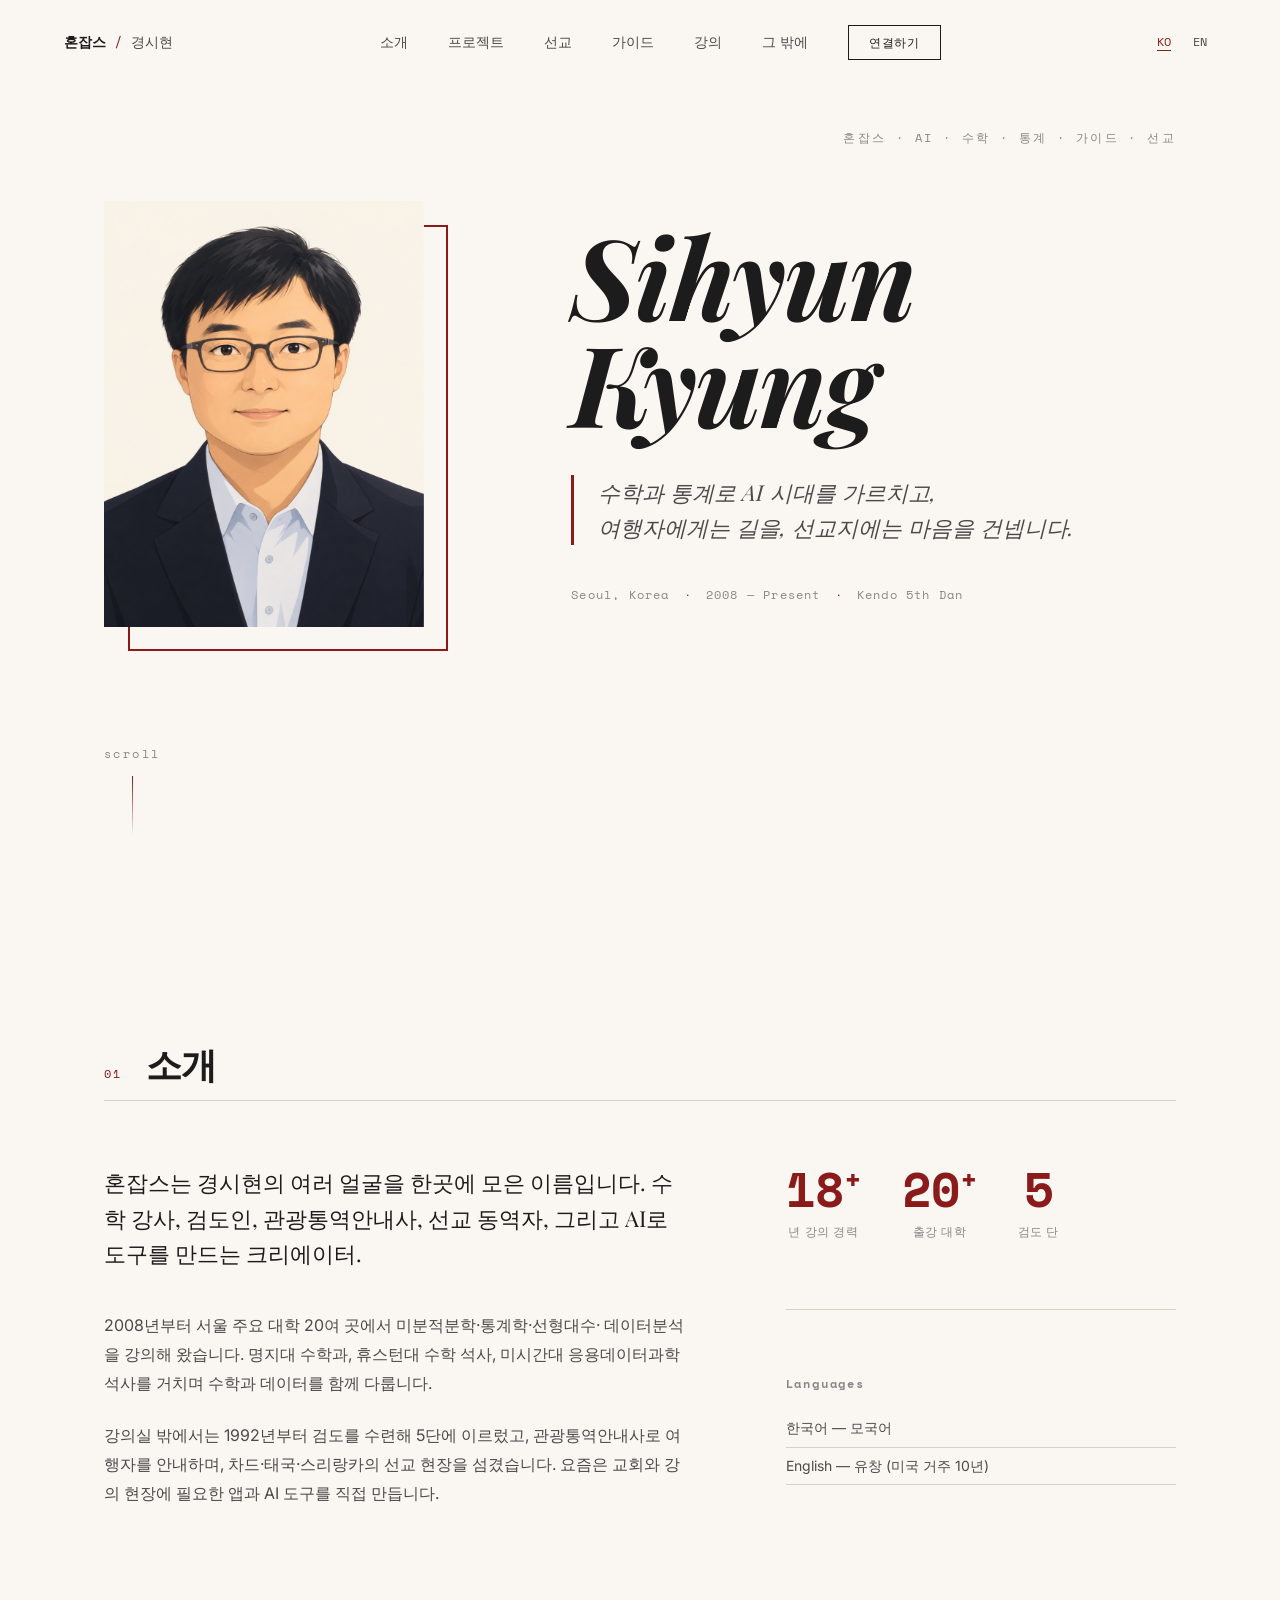
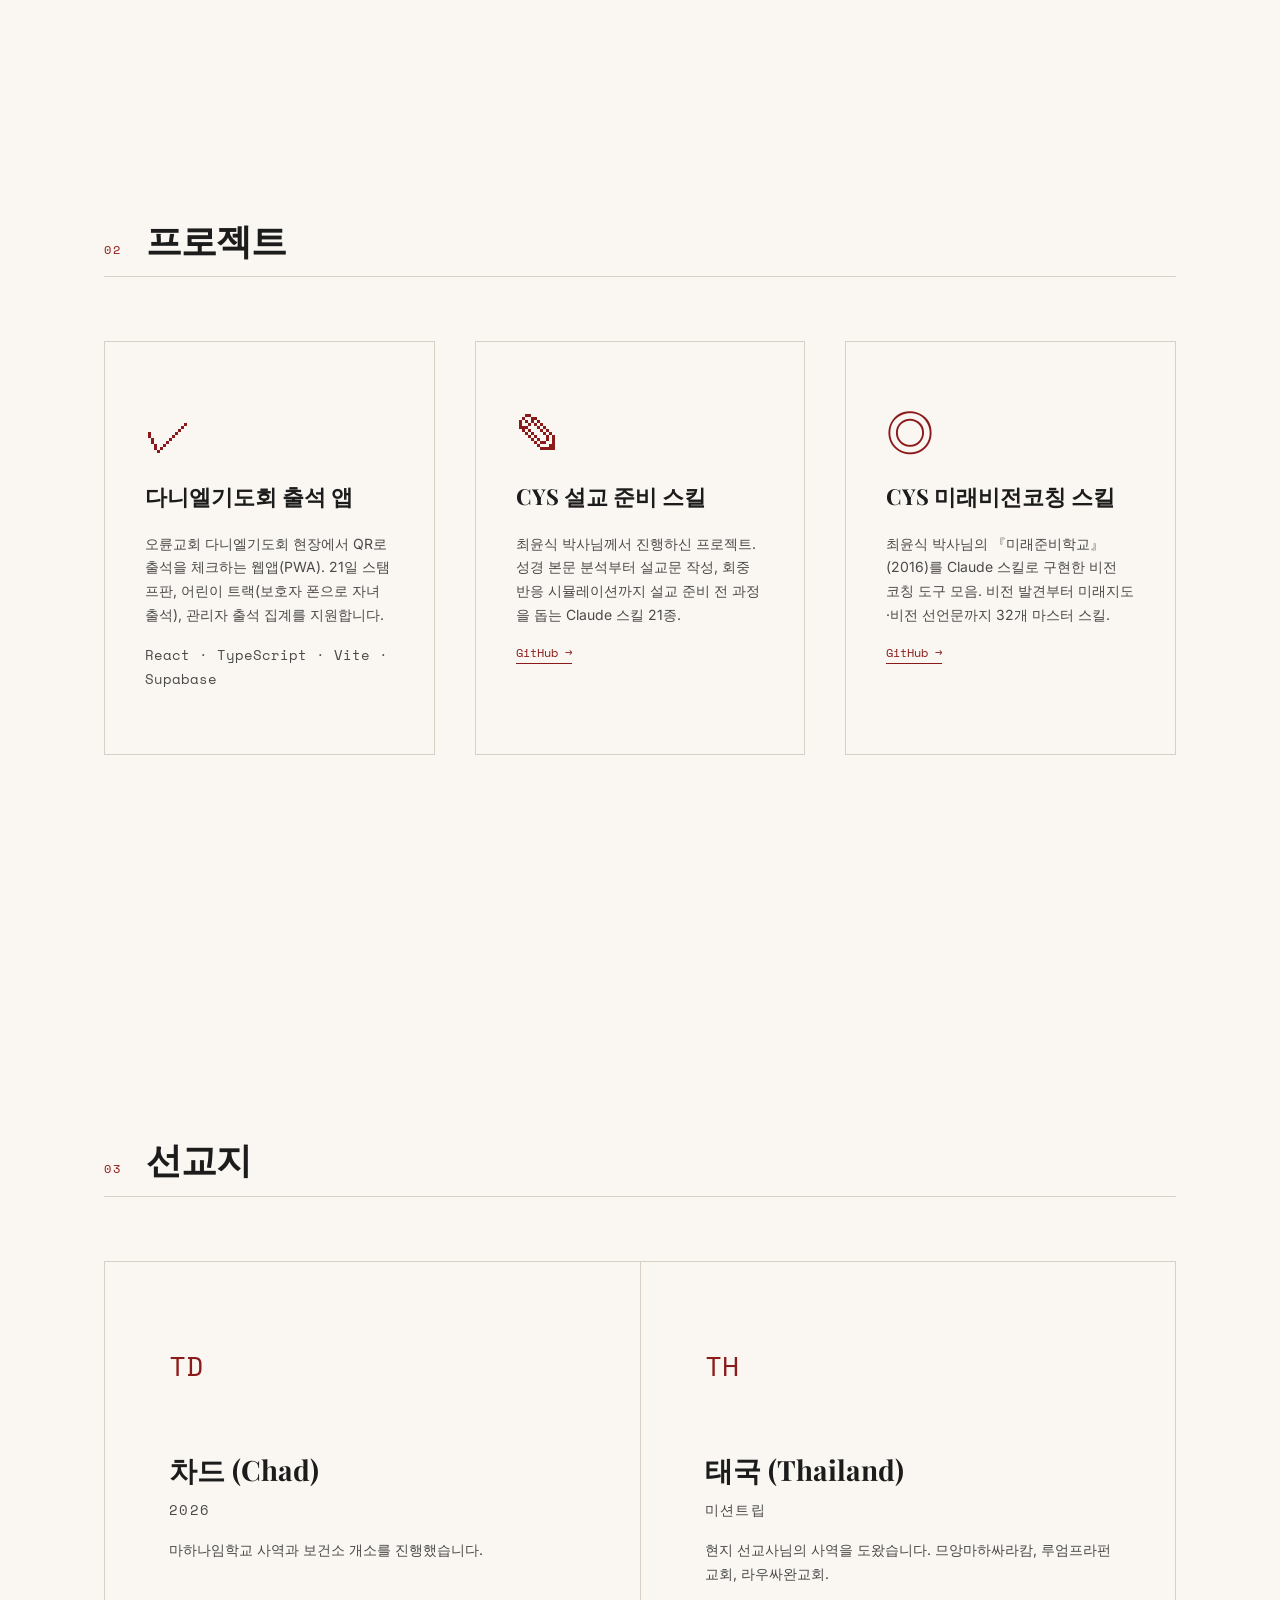
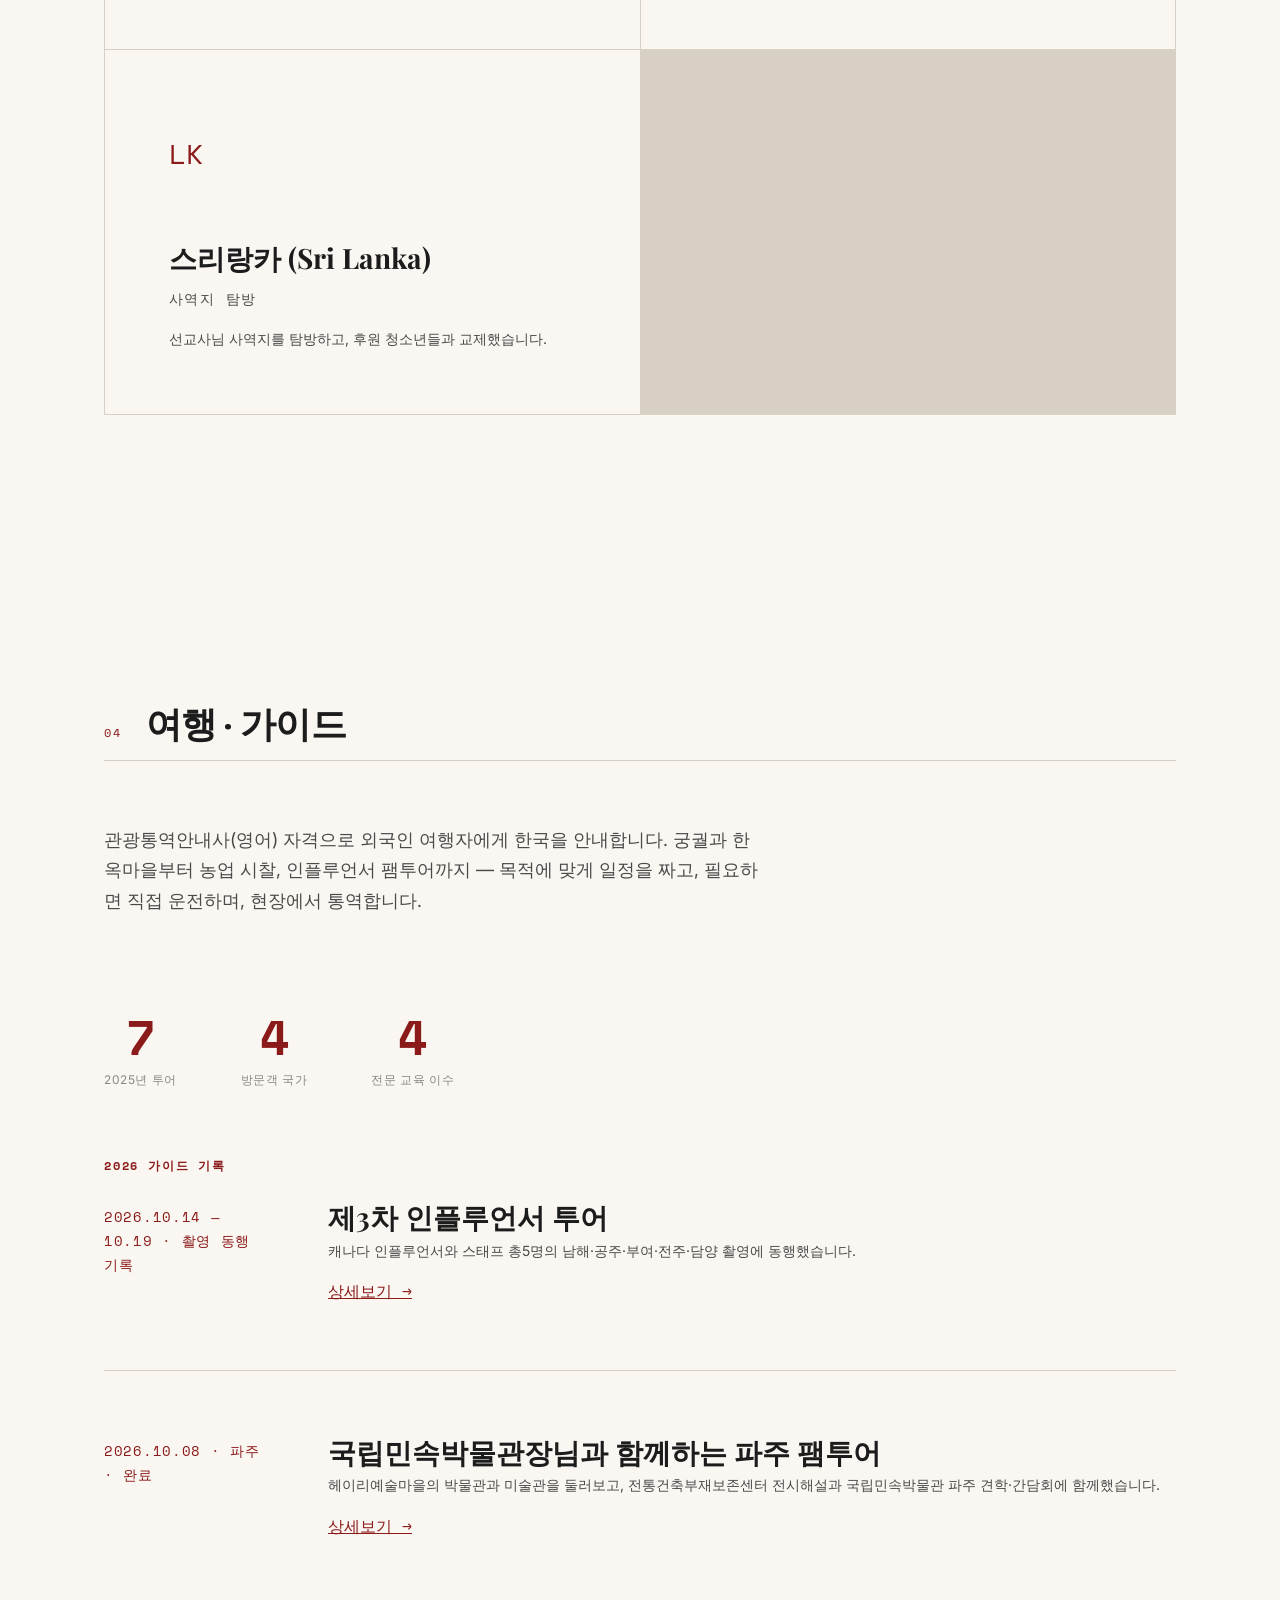
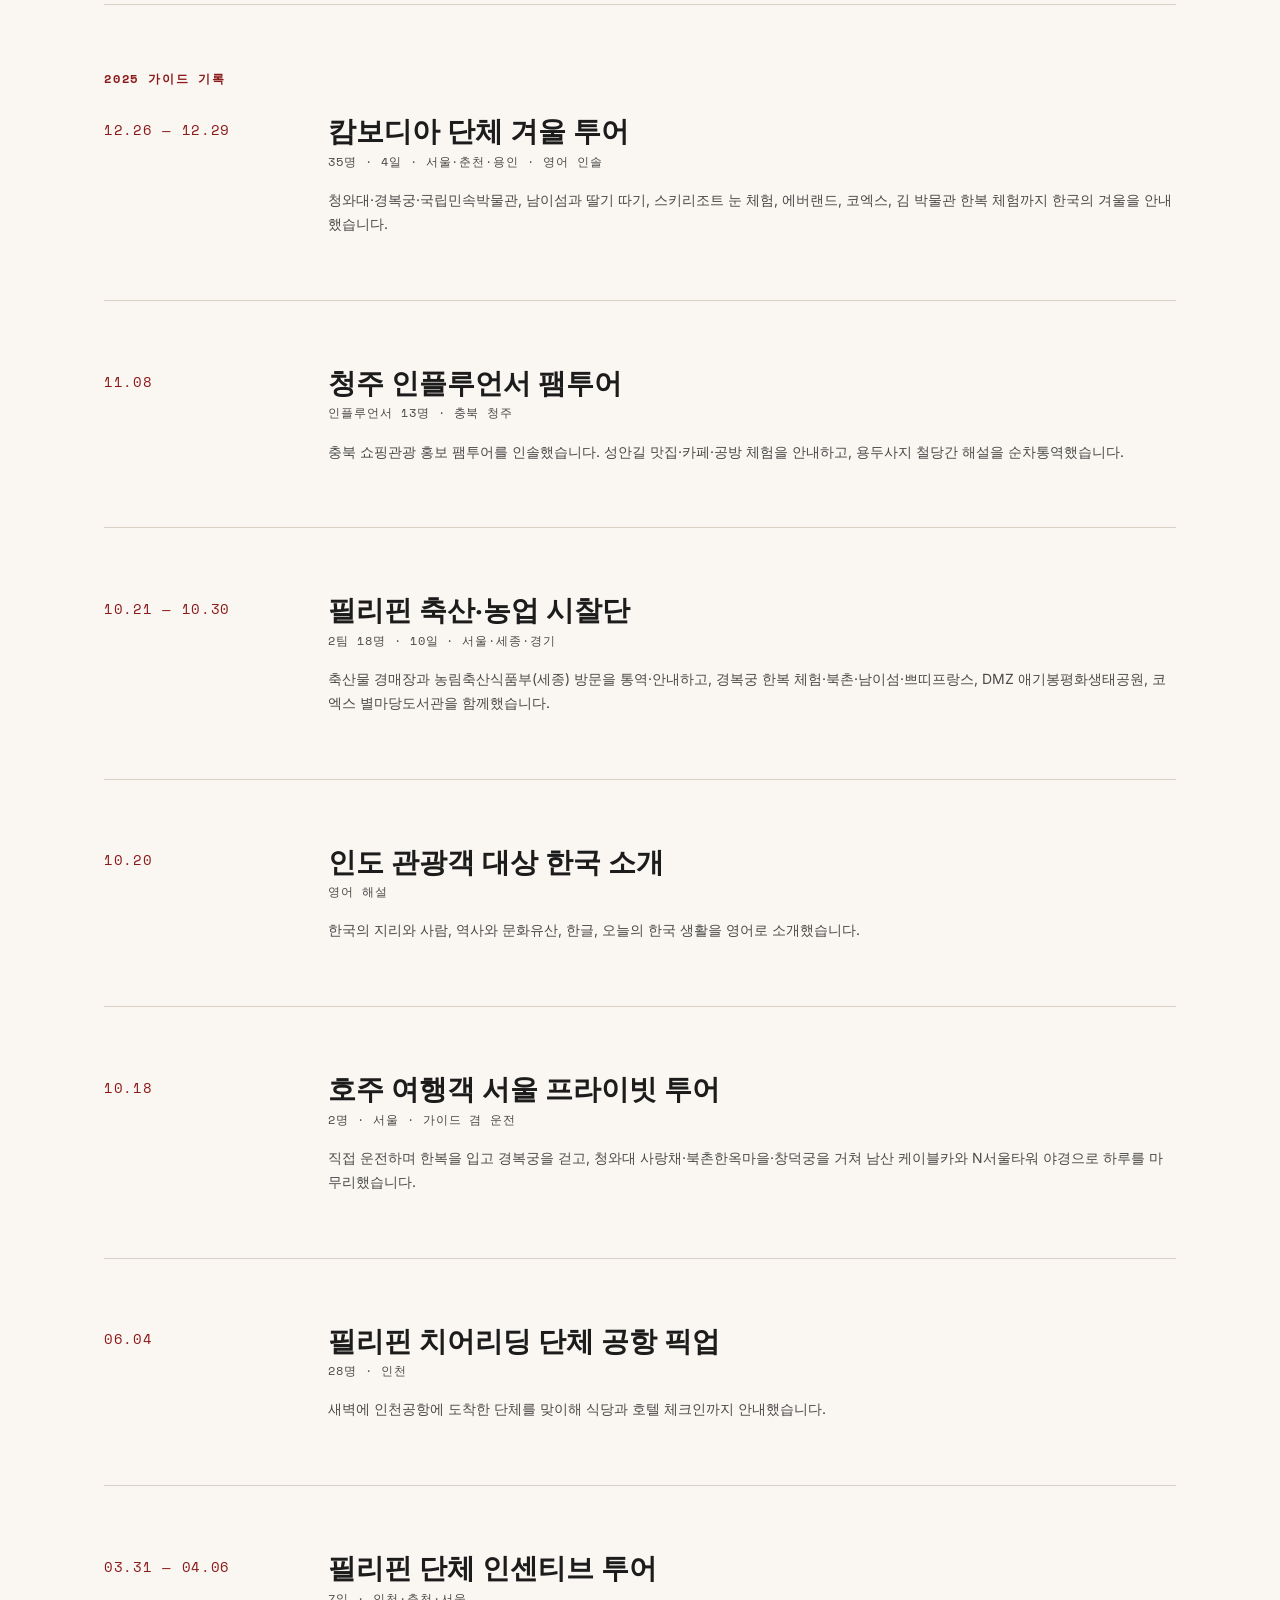
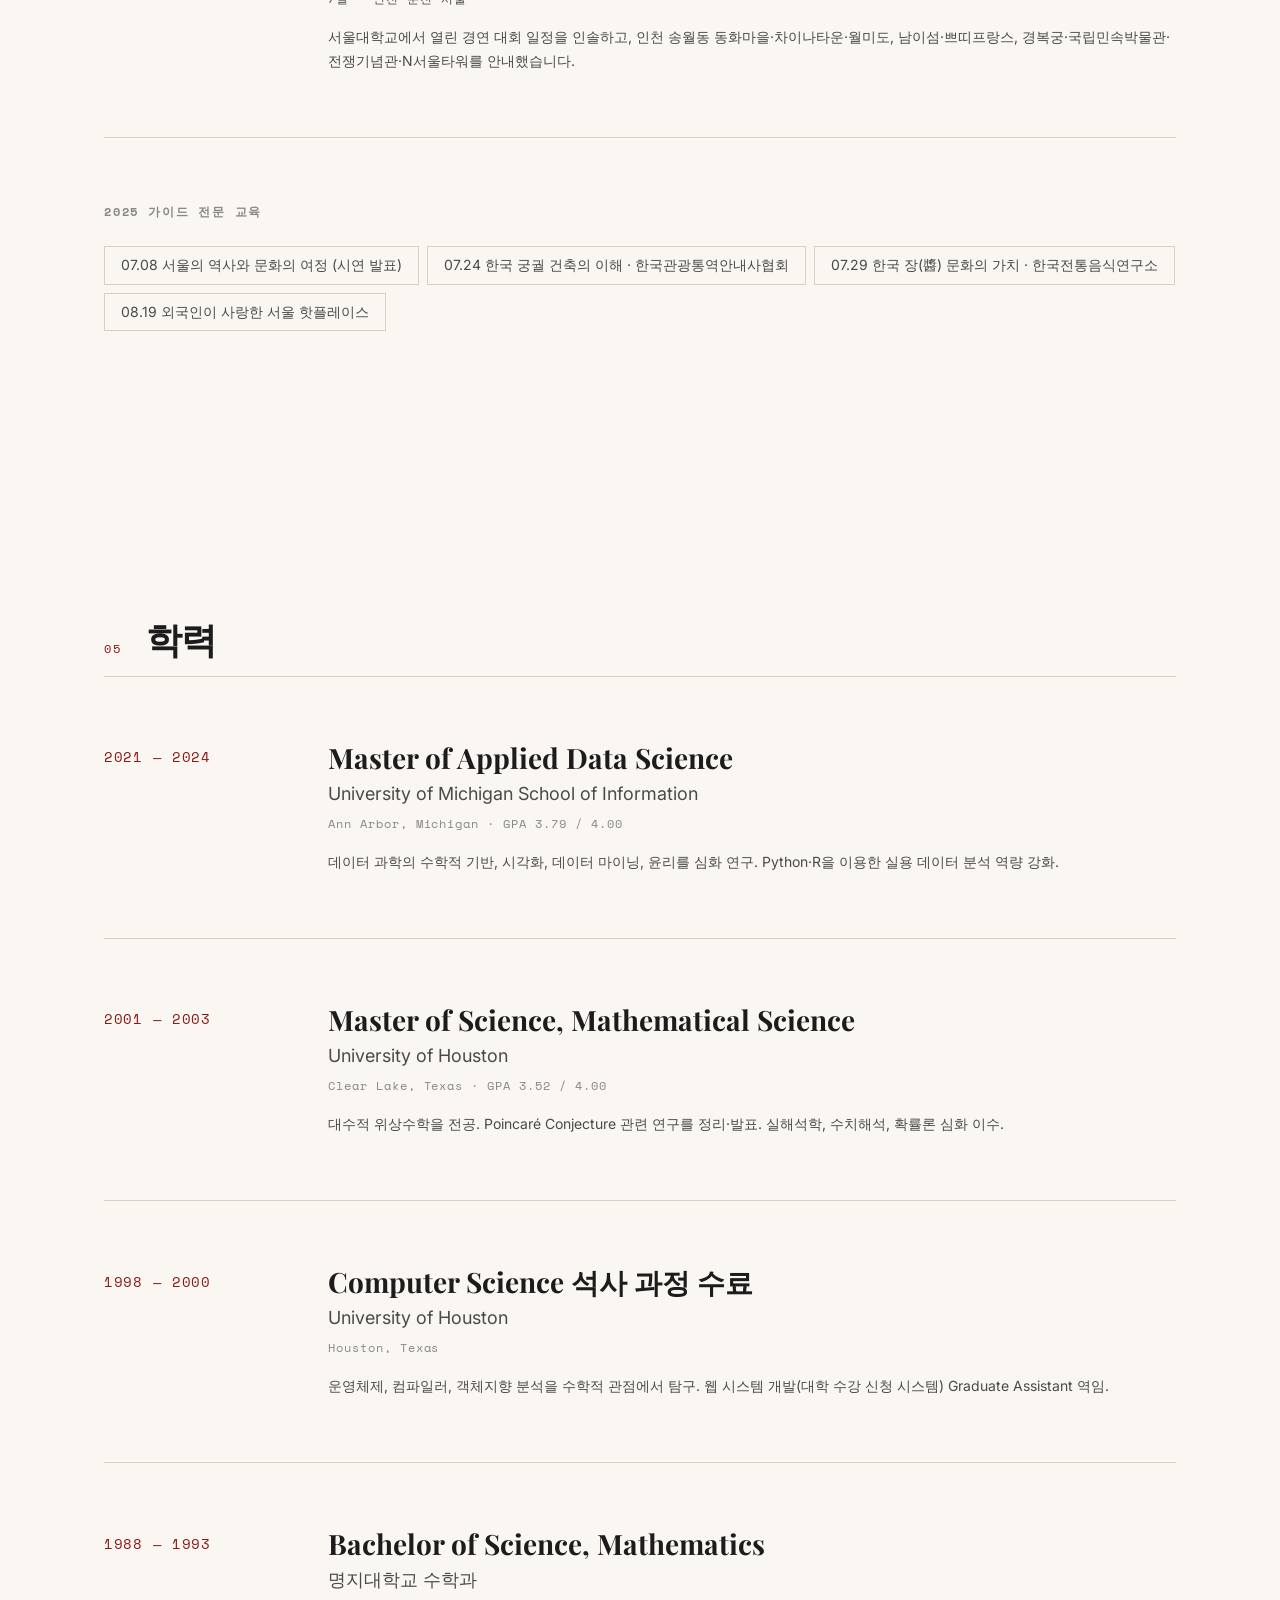
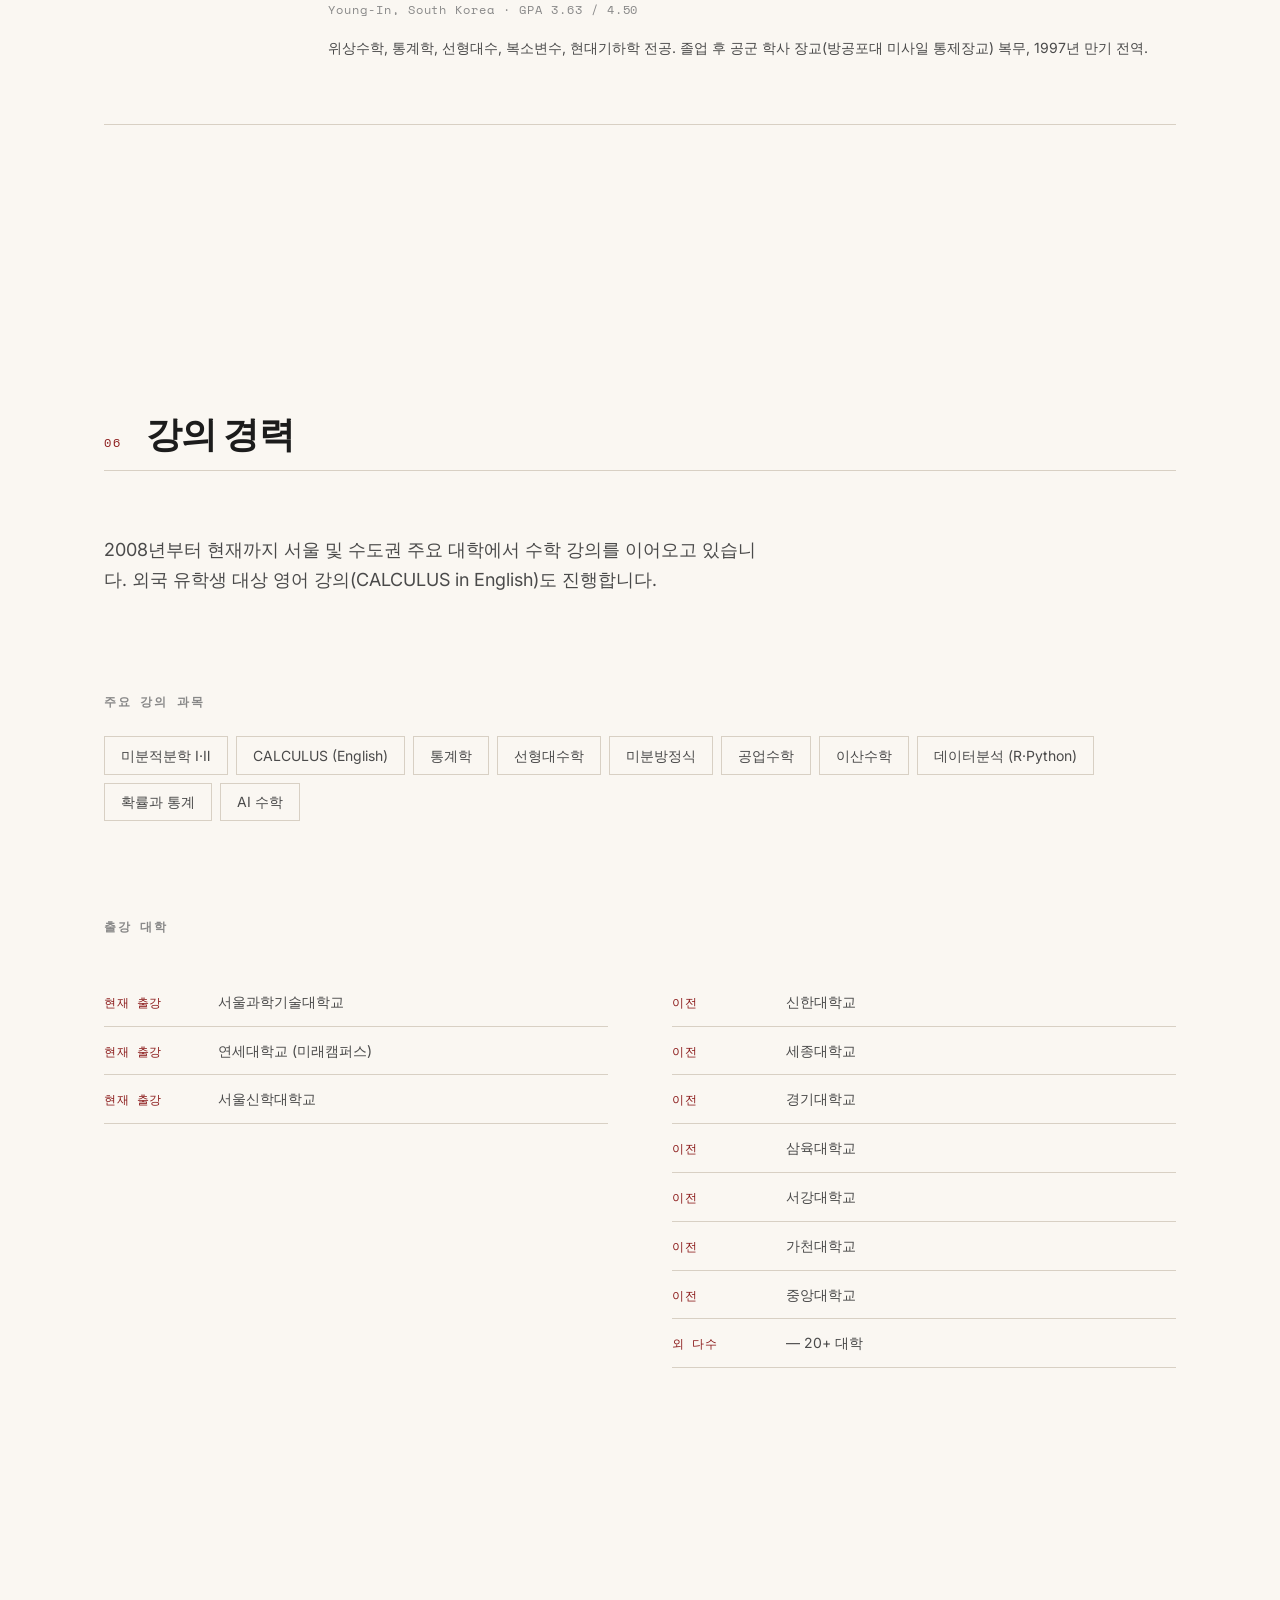
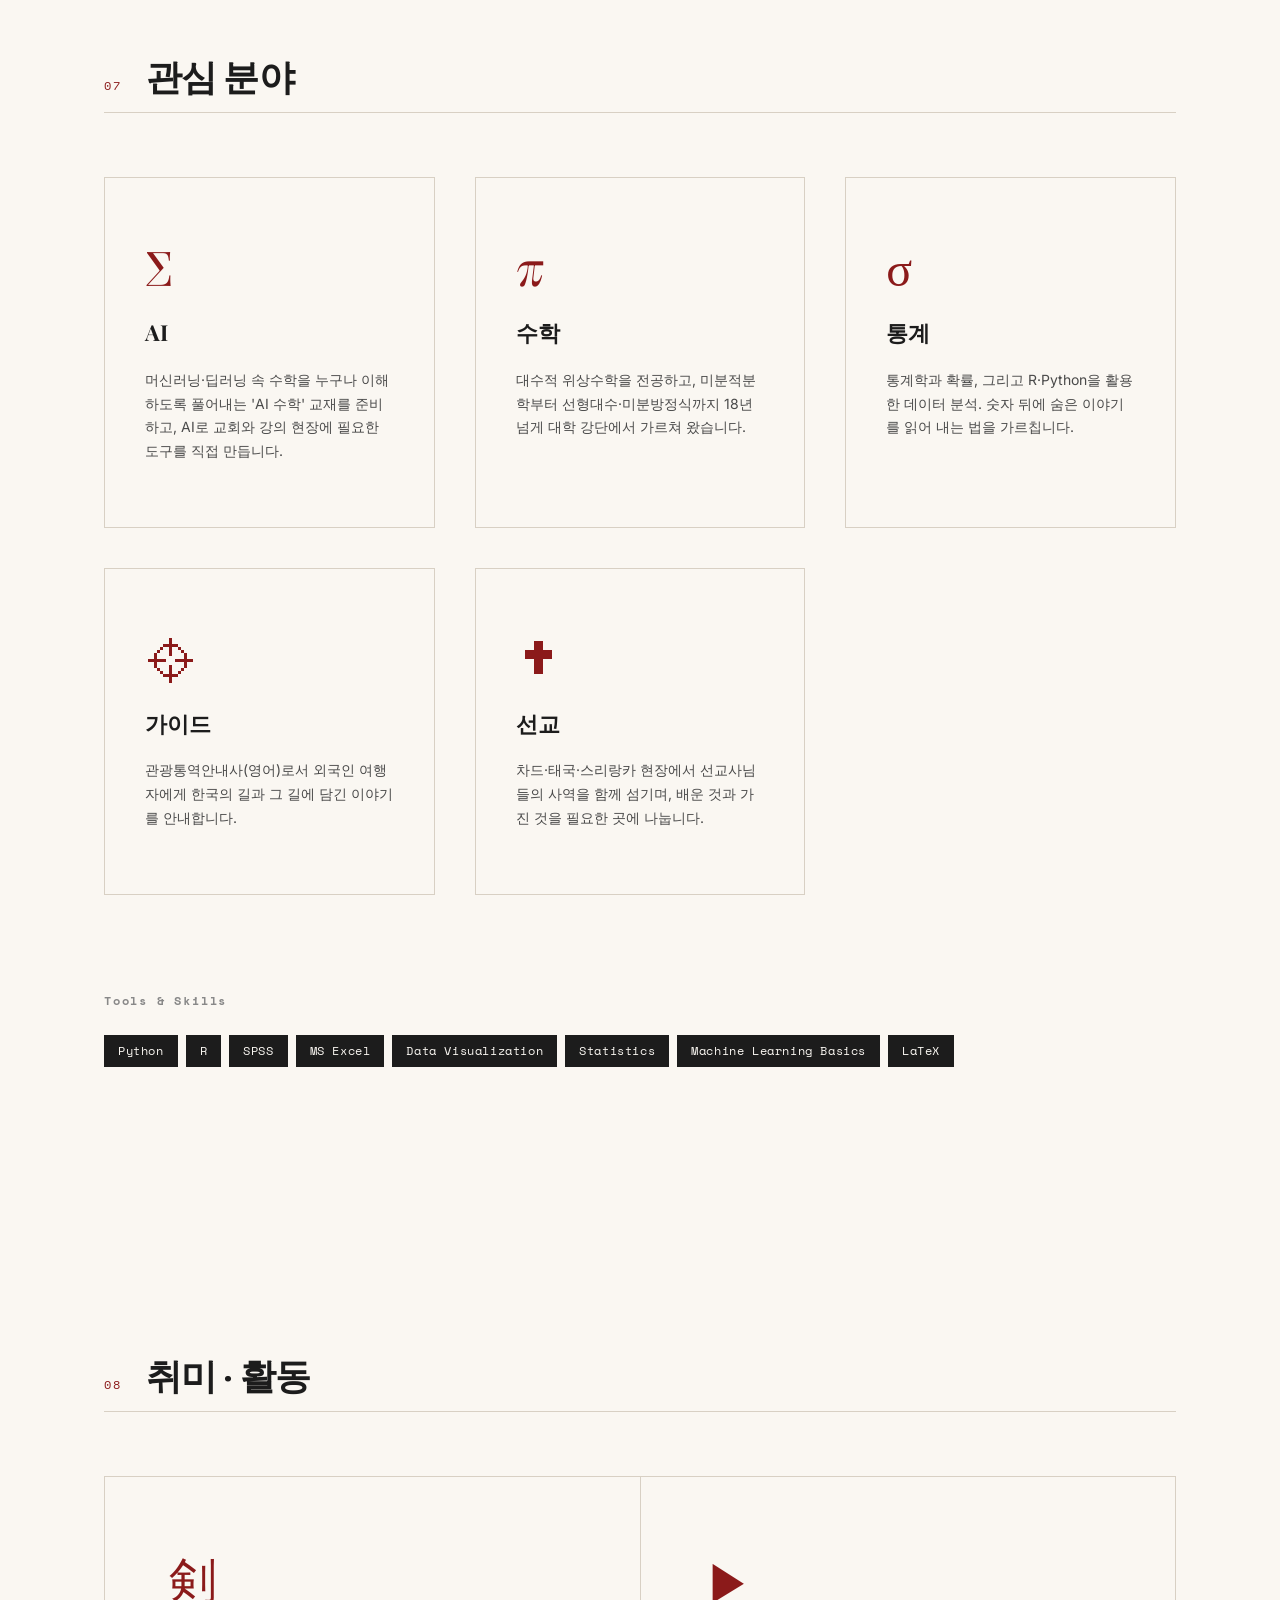
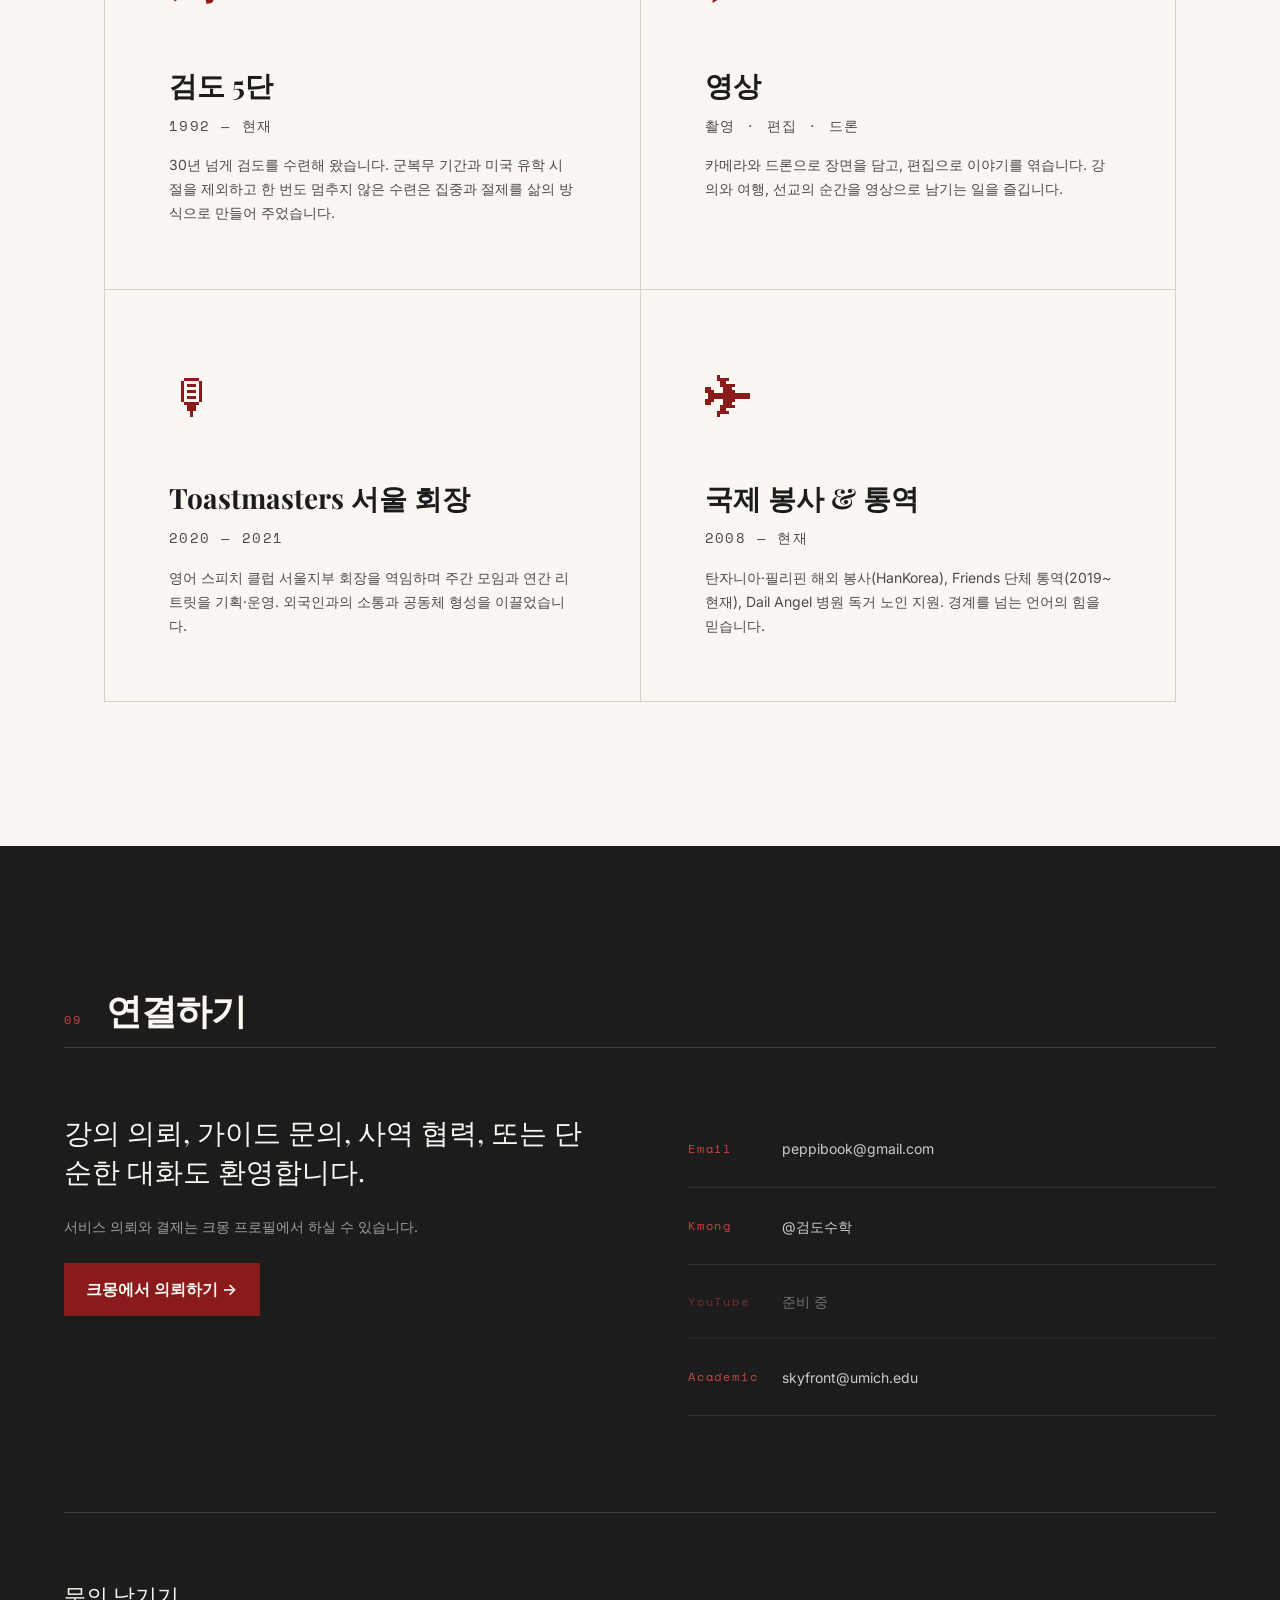
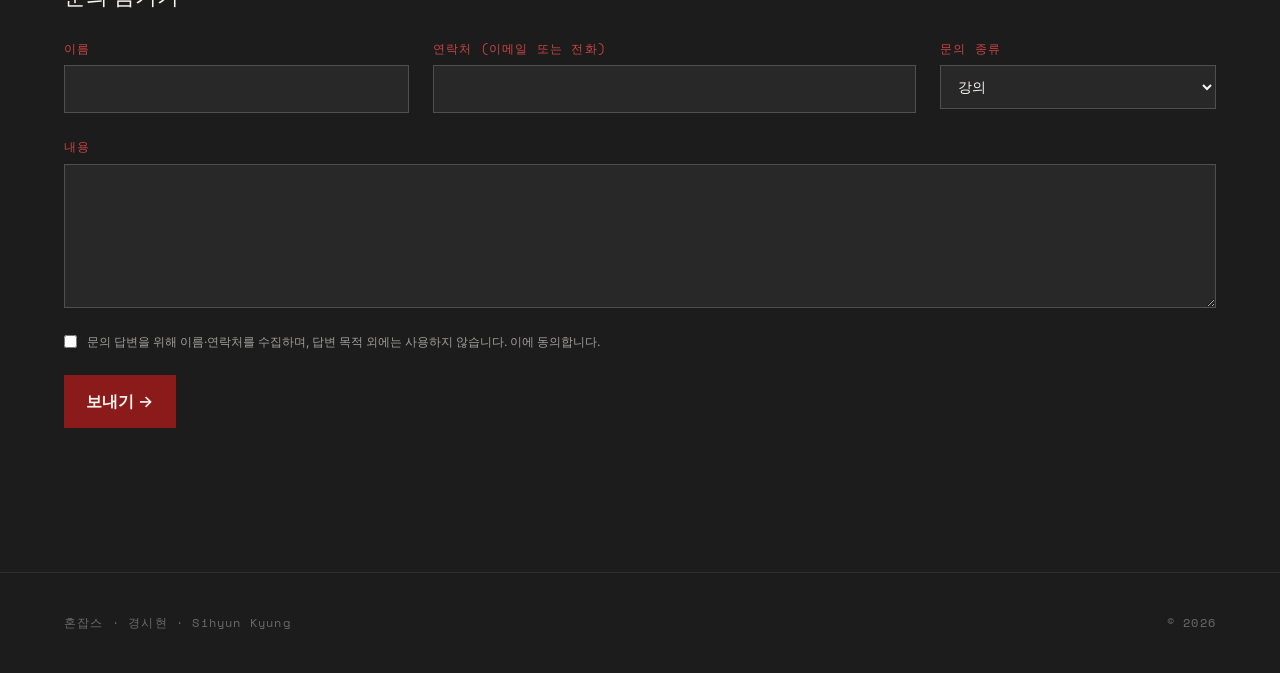
==== commit 8f527948: "Add English site and bilingual navigation with localized inquiry feedback" ====
--- a/details.html
+++ b/details.html
@@ -5,6 +5,8 @@
   <meta name="viewport" content="width=device-width, initial-scale=1.0" />
   <meta http-equiv="refresh" content="0; url=index.html" />
   <title>혼잡스 — 소개 페이지 이동</title>
+  <link rel="alternate" hreflang="ko" href="https://peppibook.github.io/details.html" />
+  <link rel="alternate" hreflang="en" href="https://peppibook.github.io/details-en.html" />
   <link rel="stylesheet" href="css/style.css" />
   <script>location.replace('index.html' + location.hash);</script>
 </head>
--- a/css/style.css
+++ b/css/style.css
@@ -1078,3 +1078,65 @@
 .tour__header a:focus-visible { outline: 2px solid var(--crimson); outline-offset: 4px; }
 .tour__main .guide__feature { border-bottom: 0; }
 .tour__main .edu__location { color: var(--ink-light); }
+
+/* Language links stay visible independently of the collapsible menu. */
+.language-switch {
+  display: flex;
+  align-items: center;
+  gap: 0.25rem;
+  flex-shrink: 0;
+  position: relative;
+  z-index: 101;
+  font-family: var(--ff-mono);
+  font-size: var(--size-xs);
+}
+.language-switch a {
+  display: inline-flex;
+  align-items: center;
+  justify-content: center;
+  min-width: 2rem;
+  min-height: 2.75rem;
+  color: var(--ink-light);
+}
+.language-switch a[aria-current="page"] {
+  color: var(--crimson);
+  text-decoration: underline;
+  text-underline-offset: 0.3em;
+}
+.language-switch a:focus-visible {
+  outline: 2px solid var(--crimson);
+  outline-offset: 2px;
+}
+html[lang="en"] .nav__links { gap: 1.25rem; }
+html[lang="en"] .hero__tagline { overflow-wrap: break-word; }
+html[lang="en"] .beyond__visual--kendo .beyond__glyph { font-size: var(--size-2xl); }
+
+@media (max-width: 1100px) {
+  .nav { gap: 0.75rem; }
+  .nav__logo { margin-right: auto; position: relative; z-index: 101; }
+  .nav__links { display: none; }
+  .nav__toggle { display: flex; position: relative; z-index: 101; flex-shrink: 0; }
+  .nav__links.open {
+    display: flex;
+    flex-direction: column;
+    position: fixed;
+    inset: 0;
+    background: var(--cream);
+    align-items: center;
+    justify-content: center;
+    gap: var(--space-xl);
+    z-index: 99;
+    overflow-y: auto;
+    padding: 5rem 1rem 2rem;
+  }
+}
+@media (max-width: 480px) {
+  .nav__logo .nav__slash,
+  .nav__logo .nav__name-en { display: none; }
+  .nav { gap: 0.5rem; }
+  .beyond__item { min-width: 0; padding: var(--space-lg) var(--space-md); }
+  .beyond__content { min-width: 0; overflow-wrap: break-word; }
+  html[lang="en"] .hero__tagline br { display: none; }
+  html[lang="en"] .uni__item { gap: var(--space-sm); }
+  html[lang="en"] .uni__item span:first-child { min-width: 65px; }
+}
